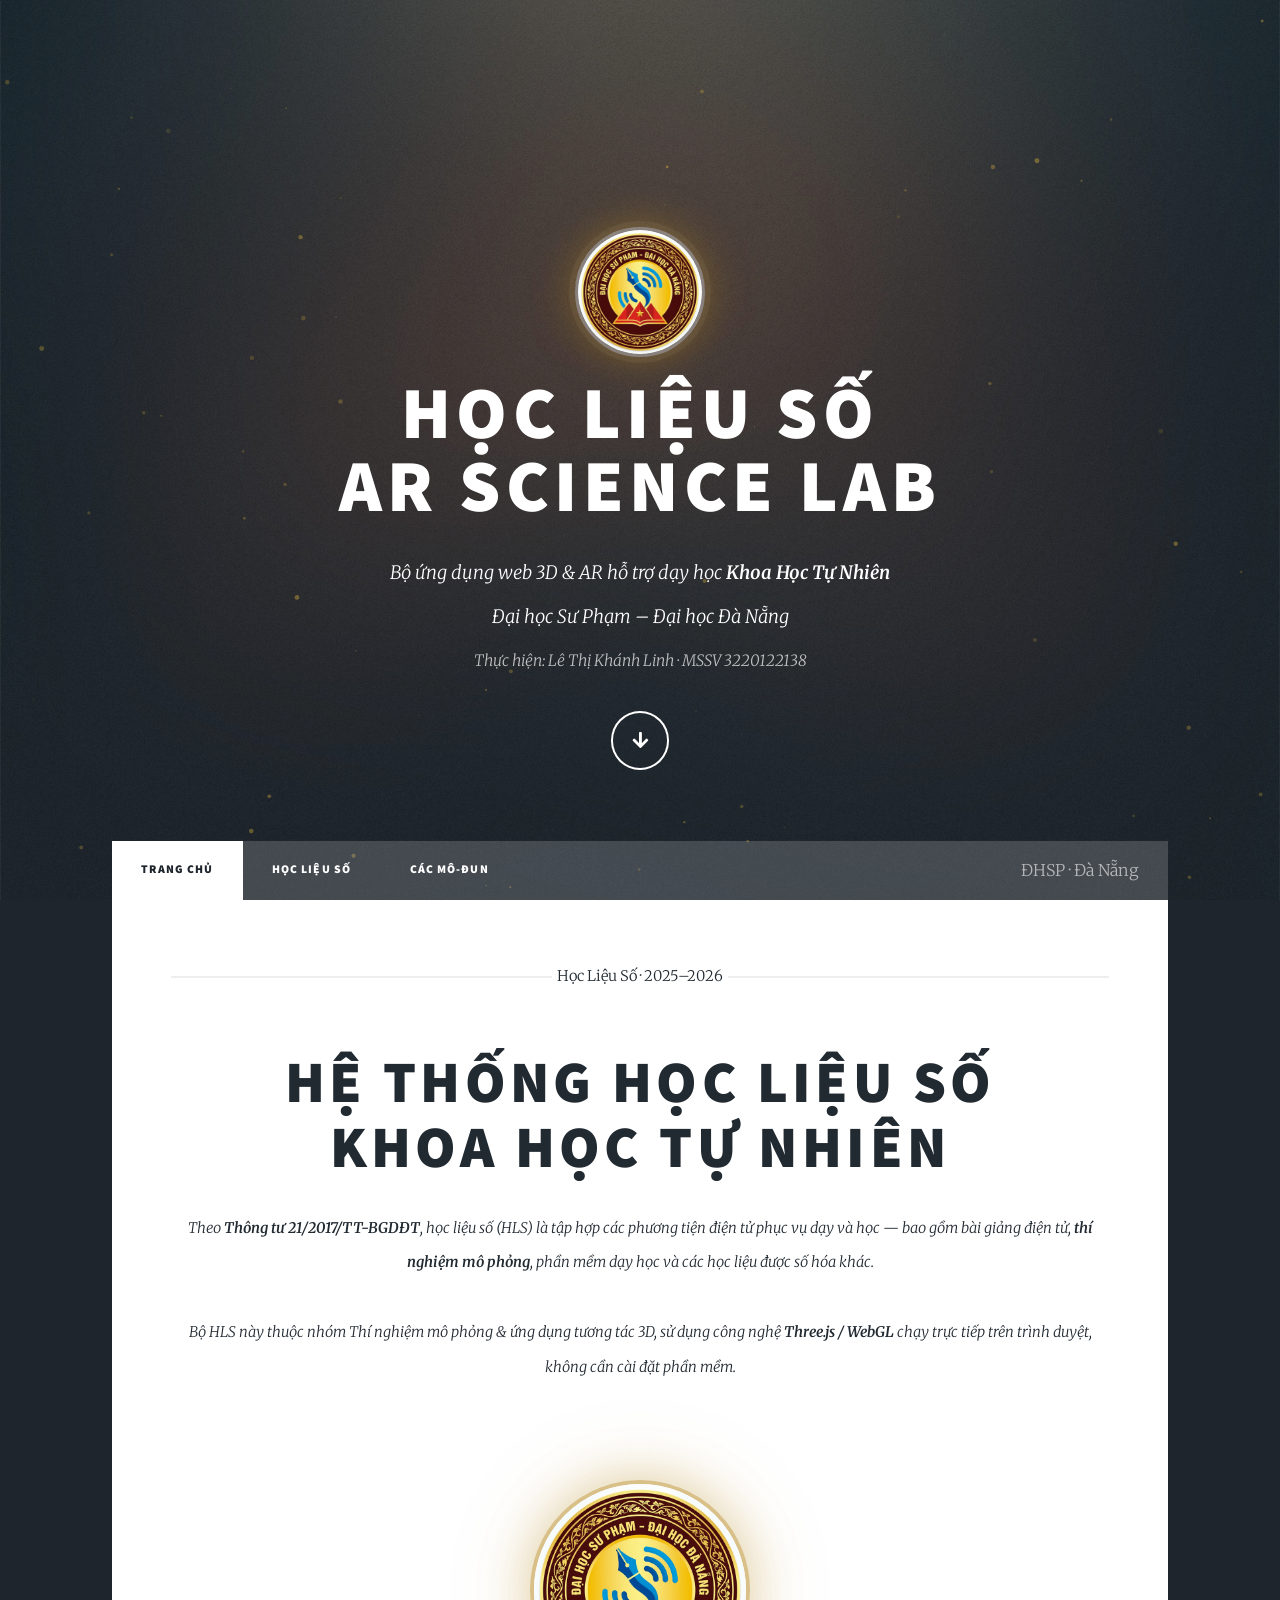
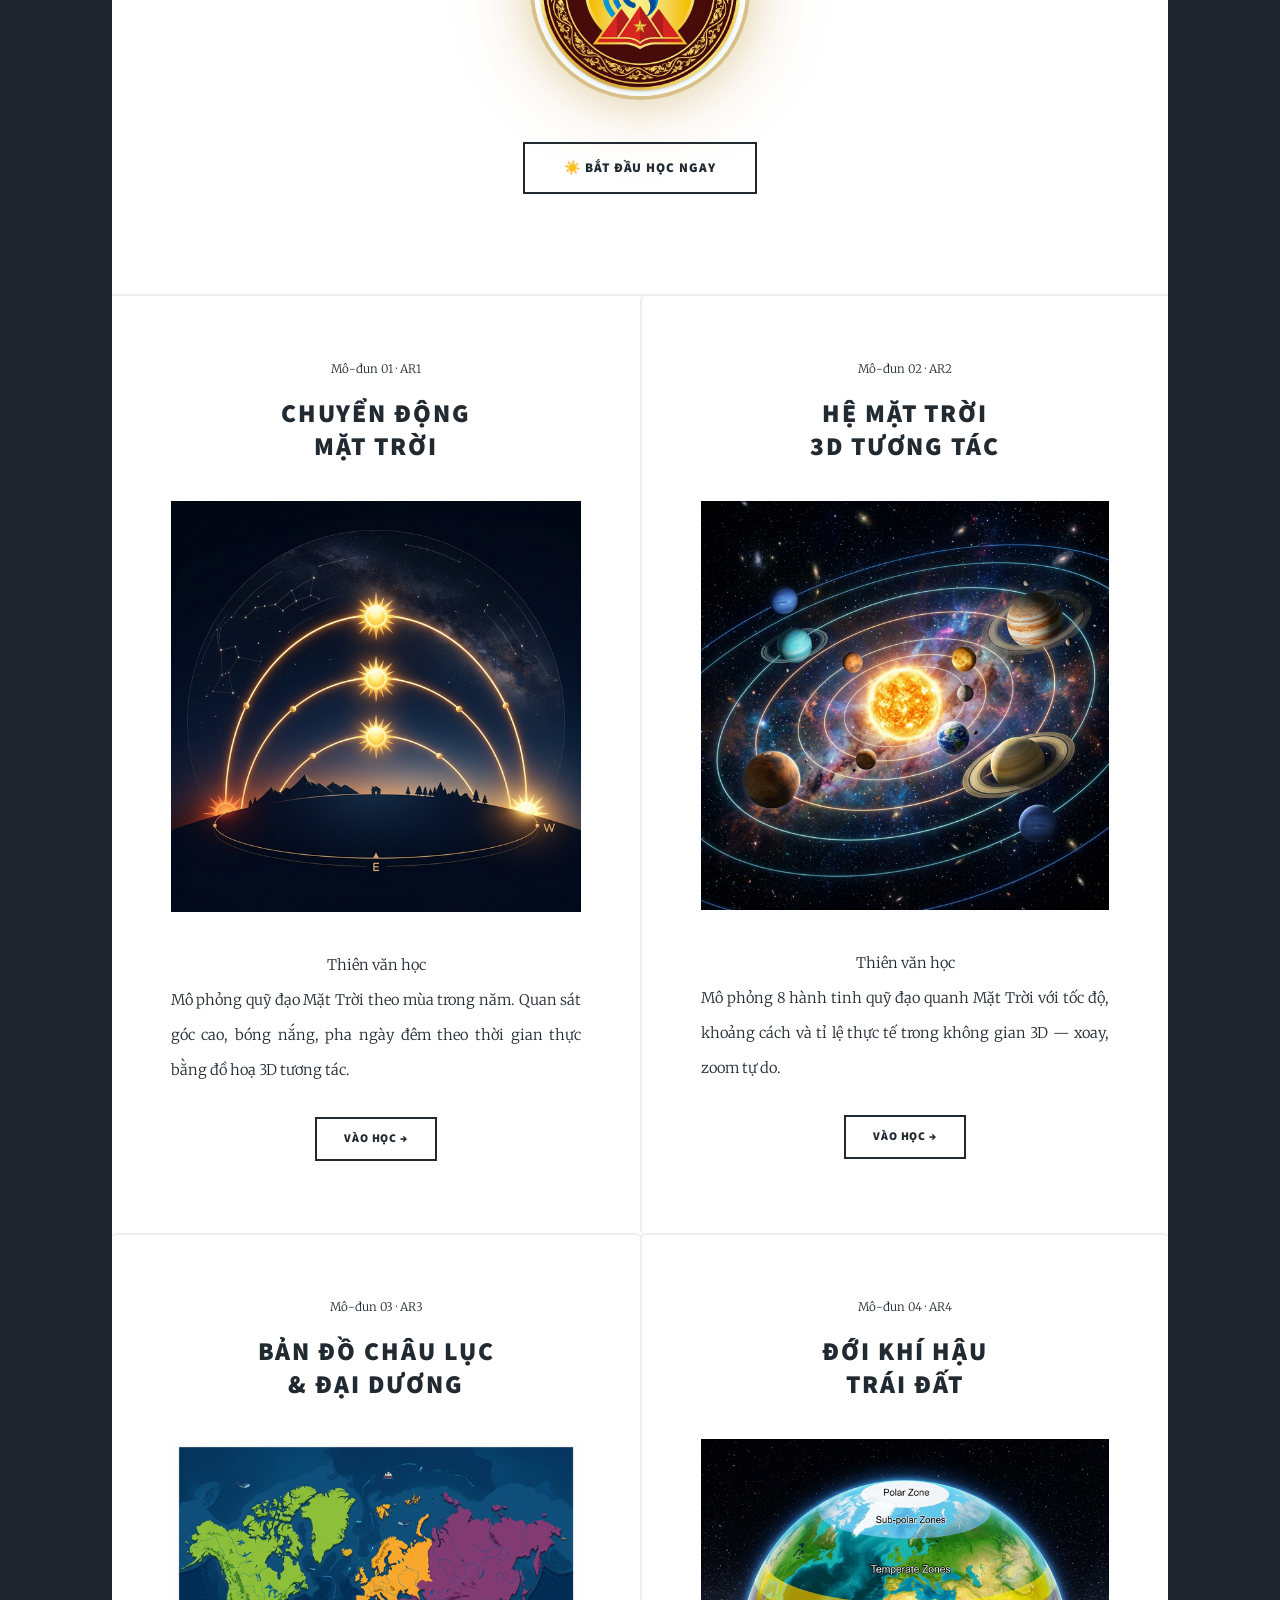
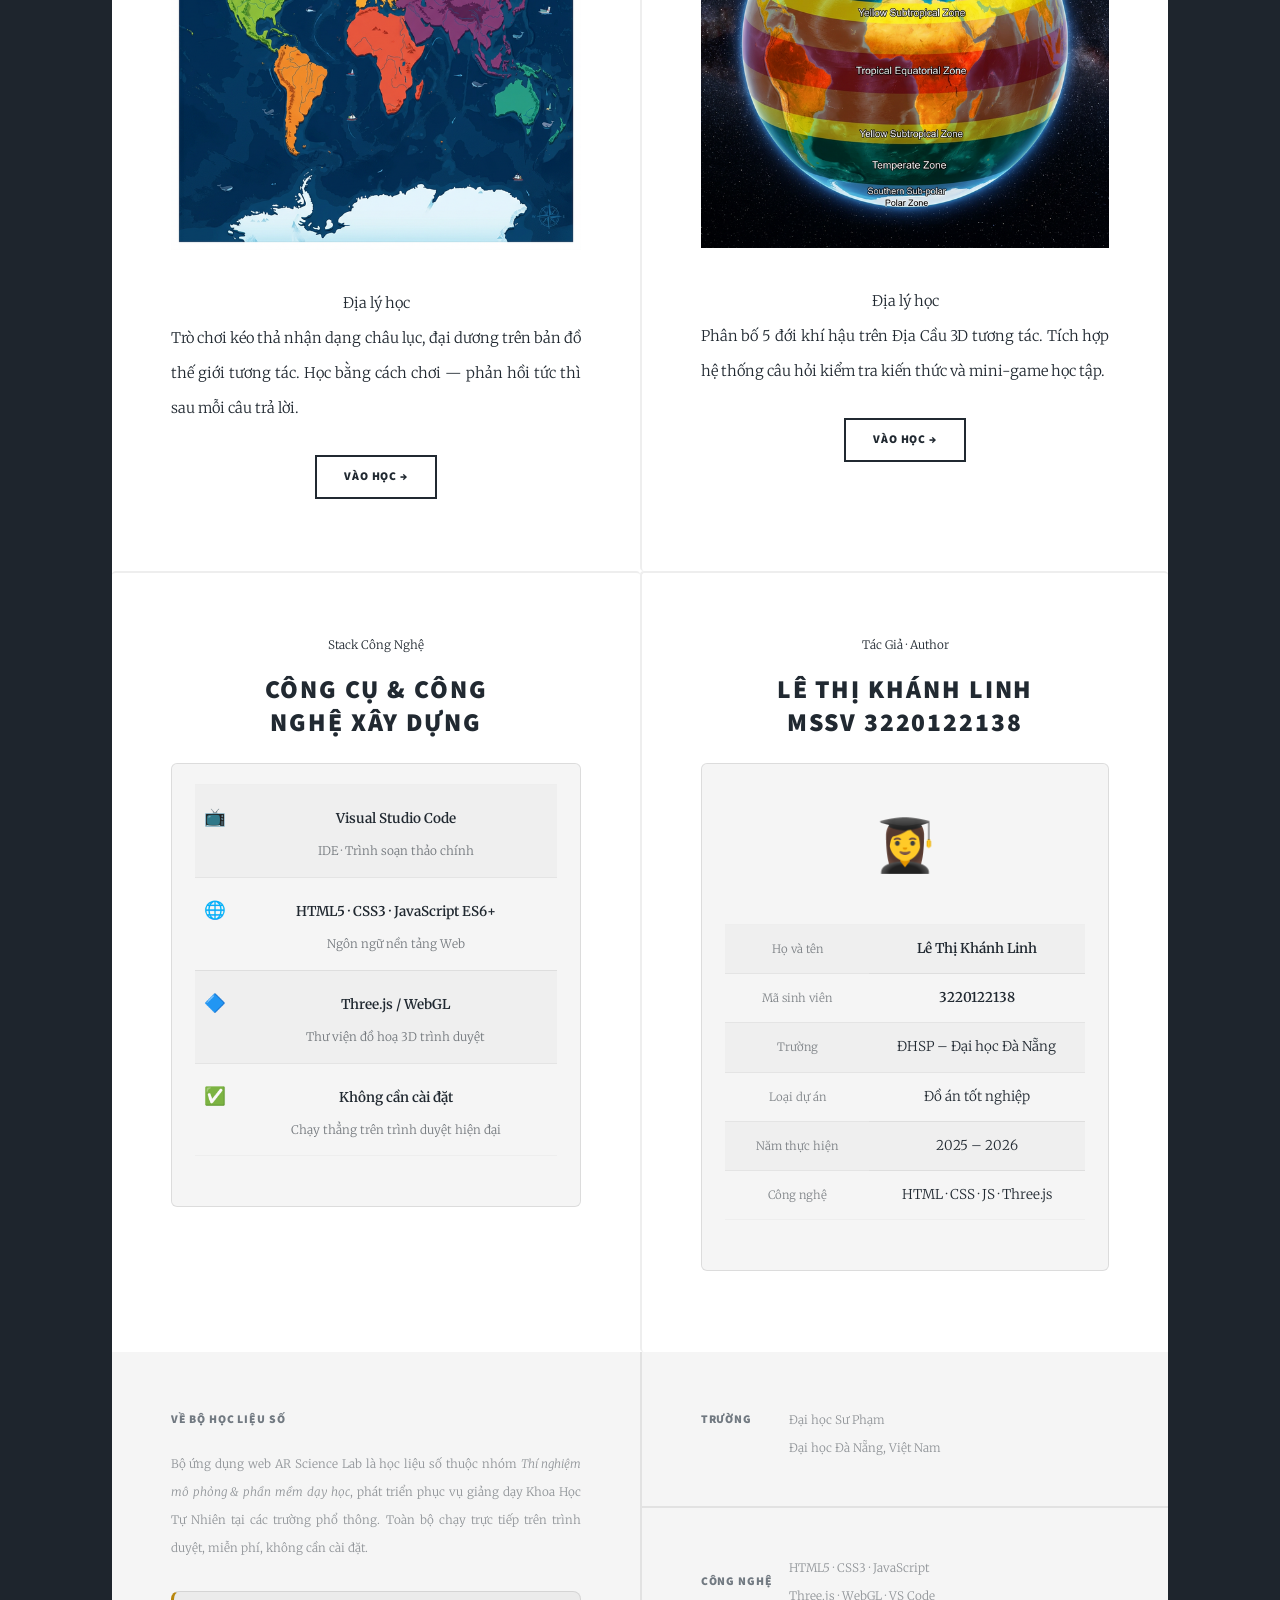
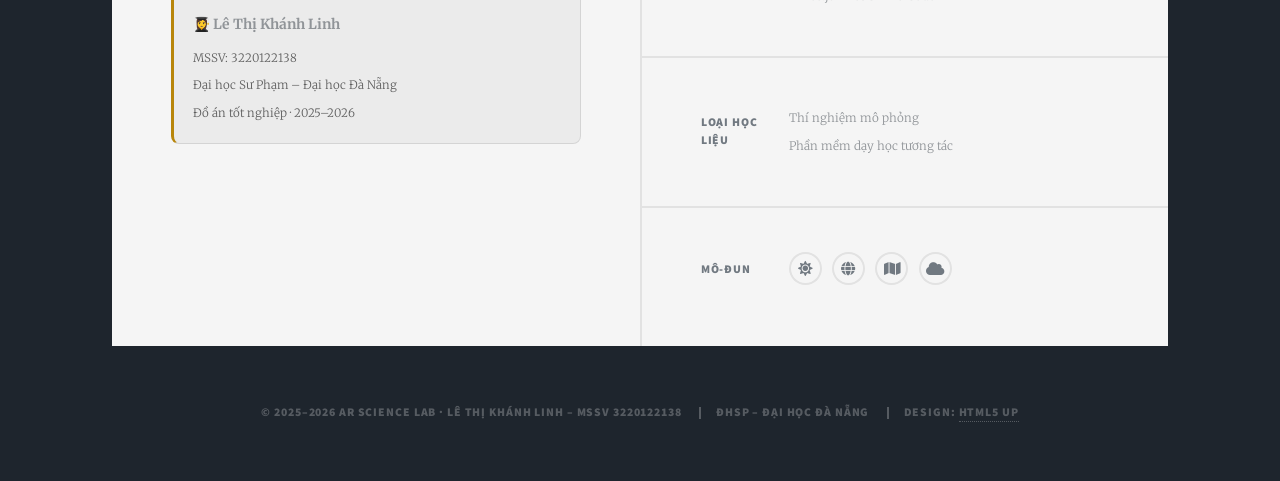
==== index.html @ 32925908 "Initial commit: AR Science Lab HLS website (AR1-AR4 + landing page)" ====
<!DOCTYPE HTML>
<!--
	Massively by HTML5 UP
	html5up.net | @ajlkn
	Free for personal and commercial use under the CCA 3.0 license (html5up.net/license)
	Content adapted for: AR Science Lab – ĐHSP Đà Nẵng
-->
<html>

<head>
	<title>Học Liệu Số – AR Science Lab · ĐHSP Đà Nẵng</title>
	<meta charset="utf-8" />
	<meta name="viewport" content="width=device-width, initial-scale=1, user-scalable=no" />
	<meta name="description"
		content="Bộ học liệu số tương tác 3D & AR hỗ trợ dạy học Khoa Học Tự Nhiên – Đại học Sư Phạm, Đại học Đà Nẵng.">
	<link rel="stylesheet" href="assets/css/main.css" />
	<noscript>
		<link rel="stylesheet" href="assets/css/noscript.css" />
	</noscript>
	<style>
		/* ── Logo trong Intro ── */
		#intro .logo-wrap {
			margin: 0 auto 1.5rem;
			width: 130px;
			height: 130px;
			border-radius: 50%;
			overflow: hidden;
			border: 3px solid rgba(255, 255, 255, 0.35);
			box-shadow: 0 0 40px rgba(180, 130, 20, 0.5), 0 0 0 6px rgba(255, 255, 255, 0.06);
			animation: pulse-logo 3s ease-in-out infinite alternate;
		}

		#intro .logo-wrap img {
			width: 100%;
			height: 100%;
			object-fit: cover;
			display: block;
		}

		@keyframes pulse-logo {
			from {
				box-shadow: 0 0 30px rgba(180, 130, 20, 0.4), 0 0 0 6px rgba(255, 255, 255, 0.05);
			}

			to {
				box-shadow: 0 0 60px rgba(180, 130, 20, 0.7), 0 0 0 6px rgba(255, 255, 255, 0.10);
			}
		}

		/* ── Logo nhỏ trong header/nav ── */
		#header .logo {
			display: flex;
			align-items: center;
			gap: 10px;
			text-decoration: none;
		}

		#header .logo img {
			width: 38px;
			height: 38px;
			border-radius: 50%;
			object-fit: cover;
			border: 1.5px solid rgba(255, 255, 255, 0.4);
		}

		/* ── Badge nhỏ trên bài đăng ── */
		.post .badge {
			display: inline-block;
			background: rgba(255, 255, 255, 0.12);
			border: 1px solid rgba(255, 255, 255, 0.2);
			border-radius: 4px;
			font-size: 0.65em;
			padding: 2px 10px;
			letter-spacing: 1.5px;
			text-transform: uppercase;
			margin-bottom: 0.6em;
			color: rgba(255, 255, 255, 0.7);
		}

		/* ── Student info box ── */
		.student-box {
			background: rgba(0, 0, 0, 0.04);
			border: 1px solid rgba(0, 0, 0, 0.1);
			border-left: 3px solid #b8860b;
			border-radius: 8px;
			padding: 1.2em 1.5em;
			margin: 1.5em 0 0;
			font-size: 0.9em;
			color: inherit;
		}

		.student-box .sv-name {
			font-weight: 700;
			font-size: 1.05em;
			margin-bottom: 0.3em;
			color: inherit;
		}

		.student-box .sv-meta {
			color: rgba(0, 0, 0, 0.6);
			font-size: 0.88em;
		}

		/* ══ EXTRA EFFECTS ══ */

		/* 1. Scroll progress bar */
		#scroll-bar {
			position: fixed;
			top: 0;
			left: 0;
			height: 3px;
			z-index: 9999;
			background: linear-gradient(90deg, #f5c842, #ff8c00, #f5c842);
			background-size: 200%;
			width: 0%;
			transition: width .1s linear;
			animation: shimmer-bar 2s linear infinite;
		}

		@keyframes shimmer-bar {
			0% {
				background-position: 0%
			}

			100% {
				background-position: 200%
			}
		}

		/* 2. Particles canvas */
		#intro-canvas {
			position: absolute;
			inset: 0;
			pointer-events: none;
			z-index: 0;
			opacity: .55;
		}

		#intro {
			position: relative;
			overflow: hidden;
		}

		#intro>*:not(#intro-canvas) {
			position: relative;
			z-index: 1;
		}

		/* 3. Orbit ring around logo */
		.logo-wrap {
			position: relative !important;
		}

		.logo-wrap::after {
			content: '';
			position: absolute;
			inset: -12px;
			border-radius: 50%;
			border: 1.5px dashed rgba(245, 200, 66, .6);
			animation: spin-ring 8s linear infinite;
		}

		@keyframes spin-ring {
			from {
				transform: rotate(0deg);
			}

			to {
				transform: rotate(360deg);
			}
		}

		/* 4. Scroll reveal for articles */
		article.reveal {
			opacity: 0;
			transform: translateY(28px);
			transition: opacity .6s ease, transform .6s ease;
		}

		article.reveal.visible {
			opacity: 1;
			transform: none;
		}

		/* 5. Card hover glow */
		#main .posts article {
			transition: transform .35s cubic-bezier(.25, .8, .25, 1),
				box-shadow .35s ease;
			border-radius: 4px;
		}

		#main .posts article:hover {
			transform: translateY(-6px);
			box-shadow: 0 18px 48px rgba(0, 0, 0, .18);
		}

		/* 6. Button hover shimmer */
		.button {
			position: relative;
			overflow: hidden;
		}

		.button::after {
			content: '';
			position: absolute;
			top: 0;
			left: -100%;
			width: 60%;
			height: 100%;
			background: linear-gradient(120deg, transparent 30%, rgba(255, 255, 255, .25) 50%, transparent 70%);
			transform: skewX(-20deg);
			transition: left .5s ease;
		}

		.button:hover::after {
			left: 150%;
		}

		/* 7. Typewriter cursor */
		.tw-cursor::after {
			content: '|';
			animation: blink-cursor .75s step-end infinite;
			opacity: .8;
		}

		@keyframes blink-cursor {

			0%,
			100% {
				opacity: .8
			}

			50% {
				opacity: 0
			}
		}

		/* 8. Floating animation cho logo-wrap */
		.logo-wrap {
			animation: pulse-logo 3s ease-in-out infinite alternate,
				float-up 4s ease-in-out infinite;
		}

		@keyframes float-up {

			0%,
			100% {
				transform: translateY(0);
			}

			50% {
				transform: translateY(-8px);
			}
		}
	</style>
</head>

<body class="is-preload">

	<!-- Wrapper -->
	<div id="wrapper" class="fade-in">

		<!-- Intro -->
		<div id="intro">
			<div class="logo-wrap">
				<img src="images/logo.png" alt="Logo ĐHSP Đà Nẵng"
					onerror="this.parentElement.innerHTML='<span style=font-size:4rem>🎓</span>'">
			</div>
			<h1>Học Liệu Số<br />
				AR Science Lab</h1>
			<p>Bộ ứng dụng web 3D &amp; AR hỗ trợ dạy học <strong>Khoa Học Tự Nhiên</strong><br />
				Đại học Sư Phạm – Đại học Đà Nẵng<br />
				<em style="font-size:0.85em;opacity:0.7;">Thực hiện: Lê Thị Khánh Linh · MSSV 3220122138</em>
			</p>
			<ul class="actions">
				<li><a href="#header" class="button icon solid solo fa-arrow-down scrolly">Xem nội dung</a></li>
			</ul>
		</div>

		<!-- Header -->
		<header id="header">
			<a href="index.html" class="logo">
				<img src="images/logo.png" alt="Logo" onerror="this.style.display='none'">
				AR Science Lab
			</a>
		</header>

		<!-- Nav -->
		<nav id="nav">
			<ul class="links">
				<li class="active"><a href="index.html">Trang chủ</a></li>
				<li><a href="#hls">Học Liệu Số</a></li>
				<li><a href="#modules">Các Mô-đun</a></li>
			</ul>
			<ul class="icons">
				<li><span style="font-size:1.1em;opacity:0.6;">ĐHSP · Đà Nẵng</span></li>
			</ul>
		</nav>

		<!-- Main -->
		<div id="main">

			<!-- Featured Post: Giới thiệu HLS -->
			<article class="post featured" id="hls">
				<header class="major">
					<span class="date">Học Liệu Số · 2025–2026</span>
					<h2><a href="#">Hệ Thống Học Liệu Số<br />
							Khoa Học Tự Nhiên</a></h2>
					<p>Theo <strong>Thông tư 21/2017/TT-BGDĐT</strong>, học liệu số (HLS) là tập hợp các
						phương tiện điện tử phục vụ dạy và học — bao gồm bài giảng điện tử,
						<strong>thí nghiệm mô phỏng</strong>, phần mềm dạy học và các học liệu được số hóa
						khác.<br /><br />
						Bộ HLS này thuộc nhóm <em>Thí nghiệm mô phỏng &amp; ứng dụng tương tác 3D</em>,
						sử dụng công nghệ <strong>Three.js / WebGL</strong> chạy trực tiếp trên trình duyệt,
						không cần cài đặt phần mềm.
					</p>
				</header>
				<div style="text-align:center;padding:2.5em 0 2em;">
					<img src="images/logo.png" alt="Logo ĐHSP Đà Nẵng" style="width:220px;height:220px;border-radius:50%;object-fit:cover;
						        border:4px solid rgba(180,130,20,0.5);
						        box-shadow:0 0 50px rgba(180,130,20,0.35),0 0 100px rgba(180,130,20,0.12);
						        display:inline-block;" onerror="this.outerHTML='<div style=font-size:8em>🎓</div>'">
				</div>
				<ul class="actions special">
					<li><a href="AR1/index.html" class="button large">☀️ Bắt đầu học ngay</a></li>
				</ul>
			</article>

			<!-- Posts: 4 module + info -->
			<section class="posts" id="modules">

				<!-- AR1 -->
				<article>
					<header>
						<span class="date">Mô-đun 01 · AR1</span>
						<h2><a href="AR1/index.html">Chuyển Động<br />Mặt Trời</a></h2>
					</header>
					<a href="AR1/index.html" class="image fit">
						<img src="images/ar1.jpg" alt="AR1 – Chuyển Động Mặt Trời" />
					</a>
					<div class="badge">Thiên văn học</div>
					<p>Mô phỏng quỹ đạo Mặt Trời theo mùa trong năm. Quan sát góc cao, bóng nắng,
						pha ngày đêm theo thời gian thực bằng đồ hoạ 3D tương tác.</p>
					<ul class="actions special">
						<li><a href="AR1/index.html" class="button">Vào học →</a></li>
					</ul>
				</article>

				<!-- AR2 -->
				<article>
					<header>
						<span class="date">Mô-đun 02 · AR2</span>
						<h2><a href="AR2/index.html">Hệ Mặt Trời<br />3D Tương Tác</a></h2>
					</header>
					<a href="AR2/index.html" class="image fit">
						<img src="images/ar2.jpg" alt="AR2 – Hệ Mặt Trời 3D" />
					</a>
					<div class="badge">Thiên văn học</div>
					<p>Mô phỏng 8 hành tinh quỹ đạo quanh Mặt Trời với tốc độ, khoảng cách và tỉ lệ
						thực tế trong không gian 3D — xoay, zoom tự do.</p>
					<ul class="actions special">
						<li><a href="AR2/index.html" class="button">Vào học →</a></li>
					</ul>
				</article>

				<!-- AR3 -->
				<article>
					<header>
						<span class="date">Mô-đun 03 · AR3</span>
						<h2><a href="AR3/index.html">Bản Đồ Châu Lục<br />&amp; Đại Dương</a></h2>
					</header>
					<a href="AR3/index.html" class="image fit">
						<img src="images/ar3.jpg" alt="AR3 – Bản Đồ Châu Lục" />
					</a>
					<div class="badge">Địa lý học</div>
					<p>Trò chơi kéo thả nhận dạng châu lục, đại dương trên bản đồ thế giới tương tác.
						Học bằng cách chơi — phản hồi tức thì sau mỗi câu trả lời.</p>
					<ul class="actions special">
						<li><a href="AR3/index.html" class="button">Vào học →</a></li>
					</ul>
				</article>

				<!-- AR4 -->
				<article>
					<header>
						<span class="date">Mô-đun 04 · AR4</span>
						<h2><a href="AR4/index.html">Đới Khí Hậu<br />Trái Đất</a></h2>
					</header>
					<a href="AR4/index.html" class="image fit">
						<img src="images/ar4.jpg" alt="AR4 – Đới Khí Hậu Trái Đất" />
					</a>
					<div class="badge">Địa lý học</div>
					<p>Phân bố 5 đới khí hậu trên Địa Cầu 3D tương tác. Tích hợp hệ thống câu hỏi
						kiểm tra kiến thức và mini-game học tập.</p>
					<ul class="actions special">
						<li><a href="AR4/index.html" class="button">Vào học →</a></li>
					</ul>
				</article>

				<!-- Công nghệ -->
				<article>
					<header>
						<span class="date">Stack Công Nghệ</span>
						<h2><a href="#">Công Cụ &amp; Công<br />Nghệ Xây Dựng</a></h2>
					</header>

					<!-- Info panel thay ảnh -->
					<div
						style="background:rgba(0,0,0,0.04);border:1px solid rgba(0,0,0,0.1);border-radius:6px;padding:1.4em 1.6em;margin:0 0 1.5em;">
						<table style="width:100%;border-collapse:collapse;font-size:0.92em;">
							<tbody>
								<tr style="border-bottom:1px solid rgba(0,0,0,0.07);">
									<td style="padding:0.7em 0.5em;width:36px;font-size:1.3em;">&#128250;</td>
									<td style="padding:0.7em 0.5em;"><strong>Visual Studio Code</strong><br /><span
											style="opacity:0.6;font-size:0.88em;">IDE &middot; Trình soạn thảo
											chính</span></td>
								</tr>
								<tr style="border-bottom:1px solid rgba(0,0,0,0.07);">
									<td style="padding:0.7em 0.5em;font-size:1.3em;">&#127760;</td>
									<td style="padding:0.7em 0.5em;"><strong>HTML5 &middot; CSS3 &middot; JavaScript
											ES6+</strong><br /><span style="opacity:0.6;font-size:0.88em;">Ngôn ngữ nền
											tảng Web</span></td>
								</tr>
								<tr style="border-bottom:1px solid rgba(0,0,0,0.07);">
									<td style="padding:0.7em 0.5em;font-size:1.3em;">&#128311;</td>
									<td style="padding:0.7em 0.5em;"><strong>Three.js / WebGL</strong><br /><span
											style="opacity:0.6;font-size:0.88em;">Thư viện đồ hoạ 3D trình duyệt</span>
									</td>
								</tr>
								<tr>
									<td style="padding:0.7em 0.5em;font-size:1.3em;">&#9989;</td>
									<td style="padding:0.7em 0.5em;"><strong>Không cần cài đặt</strong><br /><span
											style="opacity:0.6;font-size:0.88em;">Chạy thẳng trên trình duyệt hiện
											đại</span></td>
								</tr>
							</tbody>
						</table>
					</div>
				</article>

				<!-- Tác giả -->
				<article>
					<header>
						<span class="date">Tác Giả · Author</span>
						<h2><a href="#">Lê Thị Khánh Linh<br />MSSV 3220122138</a></h2>
					</header>

					<!-- Info card thay ảnh -->
					<div
						style="background:rgba(0,0,0,0.04);border:1px solid rgba(0,0,0,0.1);border-radius:6px;padding:1.4em 1.6em;margin:0 0 1.5em;">
						<div style="text-align:center;font-size:3.5em;margin-bottom:0.35em;">&#128105;&#8205;&#127891;
						</div>
						<table style="width:100%;border-collapse:collapse;font-size:0.92em;">
							<tbody>
								<tr style="border-bottom:1px solid rgba(0,0,0,0.07);">
									<td style="padding:0.6em 0.5em;opacity:0.55;width:40%;font-size:0.85em;">Họ và tên
									</td>
									<td style="padding:0.6em 0.5em;"><strong>Lê Thị Khánh Linh</strong></td>
								</tr>
								<tr style="border-bottom:1px solid rgba(0,0,0,0.07);">
									<td style="padding:0.6em 0.5em;opacity:0.55;font-size:0.85em;">Mã sinh viên</td>
									<td style="padding:0.6em 0.5em;"><strong>3220122138</strong></td>
								</tr>
								<tr style="border-bottom:1px solid rgba(0,0,0,0.07);">
									<td style="padding:0.6em 0.5em;opacity:0.55;font-size:0.85em;">Trường</td>
									<td style="padding:0.6em 0.5em;">ĐHSP &ndash; Đại học Đà Nẵng</td>
								</tr>
								<tr style="border-bottom:1px solid rgba(0,0,0,0.07);">
									<td style="padding:0.6em 0.5em;opacity:0.55;font-size:0.85em;">Loại dự án</td>
									<td style="padding:0.6em 0.5em;">Đồ án tốt nghiệp</td>
								</tr>
								<tr style="border-bottom:1px solid rgba(0,0,0,0.07);">
									<td style="padding:0.6em 0.5em;opacity:0.55;font-size:0.85em;">Năm thực hiện</td>
									<td style="padding:0.6em 0.5em;">2025 &ndash; 2026</td>
								</tr>
								<tr>
									<td style="padding:0.6em 0.5em;opacity:0.55;font-size:0.85em;">Công nghệ</td>
									<td style="padding:0.6em 0.5em;">HTML &middot; CSS &middot; JS &middot; Three.js
									</td>
								</tr>
							</tbody>
						</table>
					</div>
				</article>

			</section>

		</div>

		<!-- Footer -->
		<footer id="footer">
			<section>
				<h3>Về Bộ Học Liệu Số</h3>
				<p>Bộ ứng dụng web AR Science Lab là học liệu số thuộc nhóm
					<em>Thí nghiệm mô phỏng &amp; phần mềm dạy học</em>, phát triển
					phục vụ giảng dạy Khoa Học Tự Nhiên tại các trường phổ thông.
					Toàn bộ chạy trực tiếp trên trình duyệt, miễn phí, không cần cài đặt.
				</p>
				<div class="student-box">
					<div class="sv-name">👩‍🎓 Lê Thị Khánh Linh</div>
					<div class="sv-meta">
						MSSV: 3220122138<br>
						Đại học Sư Phạm – Đại học Đà Nẵng<br>
						Đồ án tốt nghiệp · 2025–2026
					</div>
				</div>
			</section>
			<section class="split contact">
				<section class="alt">
					<h3>Trường</h3>
					<p>Đại học Sư Phạm<br />
						Đại học Đà Nẵng, Việt Nam</p>
				</section>
				<section>
					<h3>Công nghệ</h3>
					<p>HTML5 · CSS3 · JavaScript<br />Three.js · WebGL · VS Code</p>
				</section>
				<section>
					<h3>Loại học liệu</h3>
					<p>Thí nghiệm mô phỏng<br />Phần mềm dạy học tương tác</p>
				</section>
				<section>
					<h3>Mô-đun</h3>
					<ul class="icons alt">
						<li><a href="AR1/index.html" class="icon solid alt fa-sun"><span class="label">AR1</span></a>
						</li>
						<li><a href="AR2/index.html" class="icon solid alt fa-globe"><span
									class="label">AR2</span></a></li>
						<li><a href="AR3/index.html" class="icon solid alt fa-map"><span class="label">AR3</span></a>
						</li>
						<li><a href="AR4/index.html" class="icon solid alt fa-cloud"><span
									class="label">AR4</span></a></li>
					</ul>
				</section>
			</section>
		</footer>

		<!-- Copyright -->
		<div id="copyright">
			<ul>
				<li>&copy; 2025–2026 AR Science Lab · Lê Thị Khánh Linh – MSSV 3220122138</li>
				<li>ĐHSP – Đại học Đà Nẵng</li>
				<li>Design: <a href="https://html5up.net">HTML5 UP</a></li>
			</ul>
		</div>

	</div>

	<!-- Scripts -->
	<script src="assets/js/jquery.min.js"></script>
	<script src="assets/js/jquery.scrollex.min.js"></script>
	<script src="assets/js/jquery.scrolly.min.js"></script>
	<script src="assets/js/browser.min.js"></script>
	<script src="assets/js/breakpoints.min.js"></script>
	<script src="assets/js/util.js"></script>
	<script src="assets/js/main.js"></script>

	<!-- ══ CUSTOM EFFECTS JS ══ -->
	<script>
		(function () {

			/* ── 1. Scroll Progress Bar ── */
			var bar = document.createElement('div');
			bar.id = 'scroll-bar';
			document.body.prepend(bar);
			window.addEventListener('scroll', function () {
				var pct = window.scrollY / (document.body.scrollHeight - window.innerHeight) * 100;
				bar.style.width = pct + '%';
			});

			/* ── 2. Particle Canvas in Intro ── */
			var intro = document.getElementById('intro');
			if (intro) {
				var canvas = document.createElement('canvas');
				canvas.id = 'intro-canvas';
				intro.prepend(canvas);
				var ctx = canvas.getContext('2d');
				var particles = [];
				function resize() { canvas.width = intro.offsetWidth; canvas.height = intro.offsetHeight; }
				resize();
				window.addEventListener('resize', resize);
				for (var i = 0; i < 70; i++) {
					particles.push({
						x: Math.random() * canvas.width,
						y: Math.random() * canvas.height,
						r: Math.random() * 2 + .5,
						dx: (Math.random() - .5) * .5,
						dy: (Math.random() - .5) * .5,
						alpha: Math.random() * .5 + .2
					});
				}
				function draw() {
					ctx.clearRect(0, 0, canvas.width, canvas.height);
					particles.forEach(function (p) {
						ctx.beginPath();
						ctx.arc(p.x, p.y, p.r, 0, Math.PI * 2);
						ctx.fillStyle = 'rgba(245,200,66,' + p.alpha + ')';
						ctx.fill();
						p.x += p.dx; p.y += p.dy;
						if (p.x < 0 || p.x > canvas.width) p.dx *= -1;
						if (p.y < 0 || p.y > canvas.height) p.dy *= -1;
					});
					requestAnimationFrame(draw);
				}
				draw();
			}

			/* ── 3. Scroll Reveal for articles ── */
			var articles = document.querySelectorAll('#main article');
			articles.forEach(function (el, i) {
				el.classList.add('reveal');
				el.style.transitionDelay = (i % 2 * 0.12) + 's';
			});
			var observer = new IntersectionObserver(function (entries) {
				entries.forEach(function (e) {
					if (e.isIntersecting) {
						e.target.classList.add('visible');
						observer.unobserve(e.target);
					}
				});
			}, { threshold: 0.12 });
			articles.forEach(function (el) { observer.observe(el); });

			/* ── 4. Typewriter on h1 (DOM-safe version) ── */
			var h1 = document.querySelector('#intro h1');
			if (h1) {
				/* Build token list: chars + br markers */
				var parts = h1.innerHTML.split(/<br\s*\/?>/i);
				var tokens = [];
				parts.forEach(function (part, pi) {
					/* decode HTML entities: &amp; → & etc. */
					var tmp = document.createElement('span');
					tmp.innerHTML = part;
					var text = tmp.textContent;
					/* spread to handle multi-byte Vietnamese chars correctly */
					Array.from(text).forEach(function (ch) {
						tokens.push({ type: 'char', ch: ch });
					});
					if (pi < parts.length - 1) tokens.push({ type: 'br' });
				});

				h1.innerHTML = '';
				h1.classList.add('tw-cursor');
				var idx = 0;
				function type() {
					if (idx >= tokens.length) { h1.classList.remove('tw-cursor'); return; }
					var tok = tokens[idx++];
					if (tok.type === 'br') {
						h1.appendChild(document.createElement('br'));
					} else {
						h1.appendChild(document.createTextNode(tok.ch));
					}
					setTimeout(type, tok.type === 'br' ? 80 : tok.ch === ' ' ? 30 : 42);
				}
				setTimeout(type, 800);
			}

		})();
	</script>
</body>

</html>
---- assets/css/main.css ----
@import url(fontawesome-all.min.css);
@import url("https://fonts.googleapis.com/css?family=Merriweather:300,700,300italic,700italic|Source+Sans+Pro:900");

/*
	Massively by HTML5 UP
	html5up.net | @ajlkn
	Free for personal and commercial use under the CCA 3.0 license (html5up.net/license)
*/

html, body, div, span, applet, object,
iframe, h1, h2, h3, h4, h5, h6, p, blockquote,
pre, a, abbr, acronym, address, big, cite,
code, del, dfn, em, img, ins, kbd, q, s, samp,
small, strike, strong, sub, sup, tt, var, b,
u, i, center, dl, dt, dd, ol, ul, li, fieldset,
form, label, legend, table, caption, tbody,
tfoot, thead, tr, th, td, article, aside,
canvas, details, embed, figure, figcaption,
footer, header, hgroup, menu, nav, output, ruby,
section, summary, time, mark, audio, video {
	margin: 0;
	padding: 0;
	border: 0;
	font-size: 100%;
	font: inherit;
	vertical-align: baseline;}

article, aside, details, figcaption, figure,
footer, header, hgroup, menu, nav, section {
	display: block;}

body {
	line-height: 1;
}

ol, ul {
	list-style: none;
}

blockquote, q {
	quotes: none;
}

	blockquote:before, blockquote:after, q:before, q:after {
		content: '';
		content: none;
	}

table {
	border-collapse: collapse;
	border-spacing: 0;
}

body {
	-webkit-text-size-adjust: none;
}

mark {
	background-color: transparent;
	color: inherit;
}

input::-moz-focus-inner {
	border: 0;
	padding: 0;
}

input, select, textarea {
	-moz-appearance: none;
	-webkit-appearance: none;
	-ms-appearance: none;
	appearance: none;
}

/* Basic */

	@-ms-viewport {
		width: device-width;
	}

	body {
		-ms-overflow-style: scrollbar;
	}

	@media screen and (max-width: 480px) {

		html, body {
			min-width: 320px;
		}

	}

	html {
		box-sizing: border-box;
	}

	*, *:before, *:after {
		box-sizing: inherit;
	}

	body {
		background-color: #1e252d;
	}

		body.is-preload *, body.is-preload *:before, body.is-preload *:after {
			-moz-animation: none !important;
			-webkit-animation: none !important;
			-ms-animation: none !important;
			animation: none !important;
			-moz-transition: none !important;
			-webkit-transition: none !important;
			-ms-transition: none !important;
			transition: none !important;
		}

/* Type */

	html {
		font-size: 16pt;
	}

		@media screen and (max-width: 1680px) {

			html {
				font-size: 12pt;
			}

		}

		@media screen and (max-width: 1280px) {

			html {
				font-size: 11pt;
			}

		}

		@media screen and (max-width: 360px) {

			html {
				font-size: 10pt;
			}

		}

	body {
		color: #212931;
	}

	body, input, select, textarea {
		font-family: "Merriweather", Georgia, serif;
		font-weight: 300;
		font-size: 1rem;
		line-height: 2.375;
	}

	a {
		-moz-transition: color 0.2s ease-in-out, background-color 0.2s ease-in-out, border-color 0.2s ease-in-out, box-shadow 0.2s ease-in-out;
		-webkit-transition: color 0.2s ease-in-out, background-color 0.2s ease-in-out, border-color 0.2s ease-in-out, box-shadow 0.2s ease-in-out;
		-ms-transition: color 0.2s ease-in-out, background-color 0.2s ease-in-out, border-color 0.2s ease-in-out, box-shadow 0.2s ease-in-out;
		transition: color 0.2s ease-in-out, background-color 0.2s ease-in-out, border-color 0.2s ease-in-out, box-shadow 0.2s ease-in-out;
		border-bottom: dotted 1px;
		text-decoration: none;
	}

		a:hover {
			border-bottom-color: transparent;
		}

	strong, b {
		font-weight: 600;
	}

	em, i {
		font-style: italic;
	}

	p {
		text-align: justify;
		margin: 0 0 2rem 0;
	}

	h1, h2, h3, h4, h5, h6 {
		font-family: "Source Sans Pro", Helvetica, sans-serif;
		font-weight: 900;
		line-height: 1.5;
		letter-spacing: 0.075em;
		text-transform: uppercase;
		margin: 0 0 1rem 0;
	}

		h1 a, h2 a, h3 a, h4 a, h5 a, h6 a {
			border-bottom: 0;
			color: inherit;
			text-decoration: none;
		}

	h1 {
		font-size: 4rem;
		line-height: 1.1;
		margin: 0 0 2rem 0;
	}

	h2 {
		font-size: 1.75rem;
		line-height: 1.3;
		margin: 0 0 1.5rem 0;
	}

	h3 {
		font-size: 1.25rem;
		margin: 0 0 1.5rem 0;
	}

	h4 {
		font-size: 1rem;
	}

	h5 {
		font-size: 0.9rem;
	}

	h6 {
		font-size: 0.8rem;
	}

	sub {
		font-size: 0.8rem;
		position: relative;
		top: 0.5rem;
	}

	sup {
		font-size: 0.8rem;
		position: relative;
		top: -0.5rem;
	}

	blockquote {
		border-left: solid 4px;
		font-style: italic;
		margin: 0 0 2rem 0;
		padding: 0.5rem 0 0.5rem 2rem;
	}

	code {
		border: solid 2px;
		font-family: "Courier New", monospace;
		font-size: 0.9rem;
		margin: 0 0.25rem;
		padding: 0.25rem 0.65rem;
	}

	pre {
		-webkit-overflow-scrolling: touch;
		font-family: "Courier New", monospace;
		font-size: 0.9rem;
		margin: 0 0 2rem 0;
	}

		pre code {
			display: block;
			line-height: 1.75;
			padding: 1rem 1.5rem;
			overflow-x: auto;
		}

	hr {
		border: 0;
		border-bottom: solid 2px;
		margin: 3rem 0;
	}

		hr.major {
			margin: 5rem 0;
		}

	.align-left {
		text-align: left;
	}

	.align-center {
		text-align: center;
	}

	.align-right {
		text-align: right;
	}

	input, select, textarea {
		color: #212931;
	}

	a {
		color: #212931;
		border-bottom-color: rgba(33, 41, 49, 0.5);
	}

		a:hover {
			border-bottom-color: transparent;
			color: #18bfef !important;
		}

	strong, b {
		color: #212931;
	}

	h1, h2, h3, h4, h5, h6 {
		color: #212931;
	}

	blockquote {
		border-left-color: #eeeeee;
	}

	code {
		background: rgba(220, 220, 220, 0.25);
		border-color: #eeeeee;
	}

	hr {
		border-bottom-color: #eeeeee;
	}

/* Row */

	.row {
		display: flex;
		flex-wrap: wrap;
		box-sizing: border-box;
		align-items: stretch;
	}

		.row > * {
			box-sizing: border-box;
		}

		.row.gtr-uniform > * > :last-child {
			margin-bottom: 0;
		}

		.row.aln-left {
			justify-content: flex-start;
		}

		.row.aln-center {
			justify-content: center;
		}

		.row.aln-right {
			justify-content: flex-end;
		}

		.row.aln-top {
			align-items: flex-start;
		}

		.row.aln-middle {
			align-items: center;
		}

		.row.aln-bottom {
			align-items: flex-end;
		}

		.row > .imp {
			order: -1;
		}

		.row > .col-1 {
			width: 8.33333%;
		}

		.row > .off-1 {
			margin-left: 8.33333%;
		}

		.row > .col-2 {
			width: 16.66667%;
		}

		.row > .off-2 {
			margin-left: 16.66667%;
		}

		.row > .col-3 {
			width: 25%;
		}

		.row > .off-3 {
			margin-left: 25%;
		}

		.row > .col-4 {
			width: 33.33333%;
		}

		.row > .off-4 {
			margin-left: 33.33333%;
		}

		.row > .col-5 {
			width: 41.66667%;
		}

		.row > .off-5 {
			margin-left: 41.66667%;
		}

		.row > .col-6 {
			width: 50%;
		}

		.row > .off-6 {
			margin-left: 50%;
		}

		.row > .col-7 {
			width: 58.33333%;
		}

		.row > .off-7 {
			margin-left: 58.33333%;
		}

		.row > .col-8 {
			width: 66.66667%;
		}

		.row > .off-8 {
			margin-left: 66.66667%;
		}

		.row > .col-9 {
			width: 75%;
		}

		.row > .off-9 {
			margin-left: 75%;
		}

		.row > .col-10 {
			width: 83.33333%;
		}

		.row > .off-10 {
			margin-left: 83.33333%;
		}

		.row > .col-11 {
			width: 91.66667%;
		}

		.row > .off-11 {
			margin-left: 91.66667%;
		}

		.row > .col-12 {
			width: 100%;
		}

		.row > .off-12 {
			margin-left: 100%;
		}

		.row.gtr-0 {
			margin-top: 0;
			margin-left: 0rem;
		}

			.row.gtr-0 > * {
				padding: 0 0 0 0rem;
			}

			.row.gtr-0.gtr-uniform {
				margin-top: 0rem;
			}

				.row.gtr-0.gtr-uniform > * {
					padding-top: 0rem;
				}

		.row.gtr-25 {
			margin-top: 0;
			margin-left: -0.375rem;
		}

			.row.gtr-25 > * {
				padding: 0 0 0 0.375rem;
			}

			.row.gtr-25.gtr-uniform {
				margin-top: -0.375rem;
			}

				.row.gtr-25.gtr-uniform > * {
					padding-top: 0.375rem;
				}

		.row.gtr-50 {
			margin-top: 0;
			margin-left: -0.75rem;
		}

			.row.gtr-50 > * {
				padding: 0 0 0 0.75rem;
			}

			.row.gtr-50.gtr-uniform {
				margin-top: -0.75rem;
			}

				.row.gtr-50.gtr-uniform > * {
					padding-top: 0.75rem;
				}

		.row {
			margin-top: 0;
			margin-left: -1.5rem;
		}

			.row > * {
				padding: 0 0 0 1.5rem;
			}

			.row.gtr-uniform {
				margin-top: -1.5rem;
			}

				.row.gtr-uniform > * {
					padding-top: 1.5rem;
				}

		.row.gtr-150 {
			margin-top: 0;
			margin-left: -2.25rem;
		}

			.row.gtr-150 > * {
				padding: 0 0 0 2.25rem;
			}

			.row.gtr-150.gtr-uniform {
				margin-top: -2.25rem;
			}

				.row.gtr-150.gtr-uniform > * {
					padding-top: 2.25rem;
				}

		.row.gtr-200 {
			margin-top: 0;
			margin-left: -3rem;
		}

			.row.gtr-200 > * {
				padding: 0 0 0 3rem;
			}

			.row.gtr-200.gtr-uniform {
				margin-top: -3rem;
			}

				.row.gtr-200.gtr-uniform > * {
					padding-top: 3rem;
				}

		@media screen and (max-width: 1680px) {

			.row {
				display: flex;
				flex-wrap: wrap;
				box-sizing: border-box;
				align-items: stretch;
			}

				.row > * {
					box-sizing: border-box;
				}

				.row.gtr-uniform > * > :last-child {
					margin-bottom: 0;
				}

				.row.aln-left {
					justify-content: flex-start;
				}

				.row.aln-center {
					justify-content: center;
				}

				.row.aln-right {
					justify-content: flex-end;
				}

				.row.aln-top {
					align-items: flex-start;
				}

				.row.aln-middle {
					align-items: center;
				}

				.row.aln-bottom {
					align-items: flex-end;
				}

				.row > .imp-xlarge {
					order: -1;
				}

				.row > .col-1-xlarge {
					width: 8.33333%;
				}

				.row > .off-1-xlarge {
					margin-left: 8.33333%;
				}

				.row > .col-2-xlarge {
					width: 16.66667%;
				}

				.row > .off-2-xlarge {
					margin-left: 16.66667%;
				}

				.row > .col-3-xlarge {
					width: 25%;
				}

				.row > .off-3-xlarge {
					margin-left: 25%;
				}

				.row > .col-4-xlarge {
					width: 33.33333%;
				}

				.row > .off-4-xlarge {
					margin-left: 33.33333%;
				}

				.row > .col-5-xlarge {
					width: 41.66667%;
				}

				.row > .off-5-xlarge {
					margin-left: 41.66667%;
				}

				.row > .col-6-xlarge {
					width: 50%;
				}

				.row > .off-6-xlarge {
					margin-left: 50%;
				}

				.row > .col-7-xlarge {
					width: 58.33333%;
				}

				.row > .off-7-xlarge {
					margin-left: 58.33333%;
				}

				.row > .col-8-xlarge {
					width: 66.66667%;
				}

				.row > .off-8-xlarge {
					margin-left: 66.66667%;
				}

				.row > .col-9-xlarge {
					width: 75%;
				}

				.row > .off-9-xlarge {
					margin-left: 75%;
				}

				.row > .col-10-xlarge {
					width: 83.33333%;
				}

				.row > .off-10-xlarge {
					margin-left: 83.33333%;
				}

				.row > .col-11-xlarge {
					width: 91.66667%;
				}

				.row > .off-11-xlarge {
					margin-left: 91.66667%;
				}

				.row > .col-12-xlarge {
					width: 100%;
				}

				.row > .off-12-xlarge {
					margin-left: 100%;
				}

				.row.gtr-0 {
					margin-top: 0;
					margin-left: 0rem;
				}

					.row.gtr-0 > * {
						padding: 0 0 0 0rem;
					}

					.row.gtr-0.gtr-uniform {
						margin-top: 0rem;
					}

						.row.gtr-0.gtr-uniform > * {
							padding-top: 0rem;
						}

				.row.gtr-25 {
					margin-top: 0;
					margin-left: -0.375rem;
				}

					.row.gtr-25 > * {
						padding: 0 0 0 0.375rem;
					}

					.row.gtr-25.gtr-uniform {
						margin-top: -0.375rem;
					}

						.row.gtr-25.gtr-uniform > * {
							padding-top: 0.375rem;
						}

				.row.gtr-50 {
					margin-top: 0;
					margin-left: -0.75rem;
				}

					.row.gtr-50 > * {
						padding: 0 0 0 0.75rem;
					}

					.row.gtr-50.gtr-uniform {
						margin-top: -0.75rem;
					}

						.row.gtr-50.gtr-uniform > * {
							padding-top: 0.75rem;
						}

				.row {
					margin-top: 0;
					margin-left: -1.5rem;
				}

					.row > * {
						padding: 0 0 0 1.5rem;
					}

					.row.gtr-uniform {
						margin-top: -1.5rem;
					}

						.row.gtr-uniform > * {
							padding-top: 1.5rem;
						}

				.row.gtr-150 {
					margin-top: 0;
					margin-left: -2.25rem;
				}

					.row.gtr-150 > * {
						padding: 0 0 0 2.25rem;
					}

					.row.gtr-150.gtr-uniform {
						margin-top: -2.25rem;
					}

						.row.gtr-150.gtr-uniform > * {
							padding-top: 2.25rem;
						}

				.row.gtr-200 {
					margin-top: 0;
					margin-left: -3rem;
				}

					.row.gtr-200 > * {
						padding: 0 0 0 3rem;
					}

					.row.gtr-200.gtr-uniform {
						margin-top: -3rem;
					}

						.row.gtr-200.gtr-uniform > * {
							padding-top: 3rem;
						}

		}

		@media screen and (max-width: 1280px) {

			.row {
				display: flex;
				flex-wrap: wrap;
				box-sizing: border-box;
				align-items: stretch;
			}

				.row > * {
					box-sizing: border-box;
				}

				.row.gtr-uniform > * > :last-child {
					margin-bottom: 0;
				}

				.row.aln-left {
					justify-content: flex-start;
				}

				.row.aln-center {
					justify-content: center;
				}

				.row.aln-right {
					justify-content: flex-end;
				}

				.row.aln-top {
					align-items: flex-start;
				}

				.row.aln-middle {
					align-items: center;
				}

				.row.aln-bottom {
					align-items: flex-end;
				}

				.row > .imp-large {
					order: -1;
				}

				.row > .col-1-large {
					width: 8.33333%;
				}

				.row > .off-1-large {
					margin-left: 8.33333%;
				}

				.row > .col-2-large {
					width: 16.66667%;
				}

				.row > .off-2-large {
					margin-left: 16.66667%;
				}

				.row > .col-3-large {
					width: 25%;
				}

				.row > .off-3-large {
					margin-left: 25%;
				}

				.row > .col-4-large {
					width: 33.33333%;
				}

				.row > .off-4-large {
					margin-left: 33.33333%;
				}

				.row > .col-5-large {
					width: 41.66667%;
				}

				.row > .off-5-large {
					margin-left: 41.66667%;
				}

				.row > .col-6-large {
					width: 50%;
				}

				.row > .off-6-large {
					margin-left: 50%;
				}

				.row > .col-7-large {
					width: 58.33333%;
				}

				.row > .off-7-large {
					margin-left: 58.33333%;
				}

				.row > .col-8-large {
					width: 66.66667%;
				}

				.row > .off-8-large {
					margin-left: 66.66667%;
				}

				.row > .col-9-large {
					width: 75%;
				}

				.row > .off-9-large {
					margin-left: 75%;
				}

				.row > .col-10-large {
					width: 83.33333%;
				}

				.row > .off-10-large {
					margin-left: 83.33333%;
				}

				.row > .col-11-large {
					width: 91.66667%;
				}

				.row > .off-11-large {
					margin-left: 91.66667%;
				}

				.row > .col-12-large {
					width: 100%;
				}

				.row > .off-12-large {
					margin-left: 100%;
				}

				.row.gtr-0 {
					margin-top: 0;
					margin-left: 0rem;
				}

					.row.gtr-0 > * {
						padding: 0 0 0 0rem;
					}

					.row.gtr-0.gtr-uniform {
						margin-top: 0rem;
					}

						.row.gtr-0.gtr-uniform > * {
							padding-top: 0rem;
						}

				.row.gtr-25 {
					margin-top: 0;
					margin-left: -0.375rem;
				}

					.row.gtr-25 > * {
						padding: 0 0 0 0.375rem;
					}

					.row.gtr-25.gtr-uniform {
						margin-top: -0.375rem;
					}

						.row.gtr-25.gtr-uniform > * {
							padding-top: 0.375rem;
						}

				.row.gtr-50 {
					margin-top: 0;
					margin-left: -0.75rem;
				}

					.row.gtr-50 > * {
						padding: 0 0 0 0.75rem;
					}

					.row.gtr-50.gtr-uniform {
						margin-top: -0.75rem;
					}

						.row.gtr-50.gtr-uniform > * {
							padding-top: 0.75rem;
						}

				.row {
					margin-top: 0;
					margin-left: -1.5rem;
				}

					.row > * {
						padding: 0 0 0 1.5rem;
					}

					.row.gtr-uniform {
						margin-top: -1.5rem;
					}

						.row.gtr-uniform > * {
							padding-top: 1.5rem;
						}

				.row.gtr-150 {
					margin-top: 0;
					margin-left: -2.25rem;
				}

					.row.gtr-150 > * {
						padding: 0 0 0 2.25rem;
					}

					.row.gtr-150.gtr-uniform {
						margin-top: -2.25rem;
					}

						.row.gtr-150.gtr-uniform > * {
							padding-top: 2.25rem;
						}

				.row.gtr-200 {
					margin-top: 0;
					margin-left: -3rem;
				}

					.row.gtr-200 > * {
						padding: 0 0 0 3rem;
					}

					.row.gtr-200.gtr-uniform {
						margin-top: -3rem;
					}

						.row.gtr-200.gtr-uniform > * {
							padding-top: 3rem;
						}

		}

		@media screen and (max-width: 980px) {

			.row {
				display: flex;
				flex-wrap: wrap;
				box-sizing: border-box;
				align-items: stretch;
			}

				.row > * {
					box-sizing: border-box;
				}

				.row.gtr-uniform > * > :last-child {
					margin-bottom: 0;
				}

				.row.aln-left {
					justify-content: flex-start;
				}

				.row.aln-center {
					justify-content: center;
				}

				.row.aln-right {
					justify-content: flex-end;
				}

				.row.aln-top {
					align-items: flex-start;
				}

				.row.aln-middle {
					align-items: center;
				}

				.row.aln-bottom {
					align-items: flex-end;
				}

				.row > .imp-medium {
					order: -1;
				}

				.row > .col-1-medium {
					width: 8.33333%;
				}

				.row > .off-1-medium {
					margin-left: 8.33333%;
				}

				.row > .col-2-medium {
					width: 16.66667%;
				}

				.row > .off-2-medium {
					margin-left: 16.66667%;
				}

				.row > .col-3-medium {
					width: 25%;
				}

				.row > .off-3-medium {
					margin-left: 25%;
				}

				.row > .col-4-medium {
					width: 33.33333%;
				}

				.row > .off-4-medium {
					margin-left: 33.33333%;
				}

				.row > .col-5-medium {
					width: 41.66667%;
				}

				.row > .off-5-medium {
					margin-left: 41.66667%;
				}

				.row > .col-6-medium {
					width: 50%;
				}

				.row > .off-6-medium {
					margin-left: 50%;
				}

				.row > .col-7-medium {
					width: 58.33333%;
				}

				.row > .off-7-medium {
					margin-left: 58.33333%;
				}

				.row > .col-8-medium {
					width: 66.66667%;
				}

				.row > .off-8-medium {
					margin-left: 66.66667%;
				}

				.row > .col-9-medium {
					width: 75%;
				}

				.row > .off-9-medium {
					margin-left: 75%;
				}

				.row > .col-10-medium {
					width: 83.33333%;
				}

				.row > .off-10-medium {
					margin-left: 83.33333%;
				}

				.row > .col-11-medium {
					width: 91.66667%;
				}

				.row > .off-11-medium {
					margin-left: 91.66667%;
				}

				.row > .col-12-medium {
					width: 100%;
				}

				.row > .off-12-medium {
					margin-left: 100%;
				}

				.row.gtr-0 {
					margin-top: 0;
					margin-left: 0rem;
				}

					.row.gtr-0 > * {
						padding: 0 0 0 0rem;
					}

					.row.gtr-0.gtr-uniform {
						margin-top: 0rem;
					}

						.row.gtr-0.gtr-uniform > * {
							padding-top: 0rem;
						}

				.row.gtr-25 {
					margin-top: 0;
					margin-left: -0.375rem;
				}

					.row.gtr-25 > * {
						padding: 0 0 0 0.375rem;
					}

					.row.gtr-25.gtr-uniform {
						margin-top: -0.375rem;
					}

						.row.gtr-25.gtr-uniform > * {
							padding-top: 0.375rem;
						}

				.row.gtr-50 {
					margin-top: 0;
					margin-left: -0.75rem;
				}

					.row.gtr-50 > * {
						padding: 0 0 0 0.75rem;
					}

					.row.gtr-50.gtr-uniform {
						margin-top: -0.75rem;
					}

						.row.gtr-50.gtr-uniform > * {
							padding-top: 0.75rem;
						}

				.row {
					margin-top: 0;
					margin-left: -1.5rem;
				}

					.row > * {
						padding: 0 0 0 1.5rem;
					}

					.row.gtr-uniform {
						margin-top: -1.5rem;
					}

						.row.gtr-uniform > * {
							padding-top: 1.5rem;
						}

				.row.gtr-150 {
					margin-top: 0;
					margin-left: -2.25rem;
				}

					.row.gtr-150 > * {
						padding: 0 0 0 2.25rem;
					}

					.row.gtr-150.gtr-uniform {
						margin-top: -2.25rem;
					}

						.row.gtr-150.gtr-uniform > * {
							padding-top: 2.25rem;
						}

				.row.gtr-200 {
					margin-top: 0;
					margin-left: -3rem;
				}

					.row.gtr-200 > * {
						padding: 0 0 0 3rem;
					}

					.row.gtr-200.gtr-uniform {
						margin-top: -3rem;
					}

						.row.gtr-200.gtr-uniform > * {
							padding-top: 3rem;
						}

		}

		@media screen and (max-width: 736px) {

			.row {
				display: flex;
				flex-wrap: wrap;
				box-sizing: border-box;
				align-items: stretch;
			}

				.row > * {
					box-sizing: border-box;
				}

				.row.gtr-uniform > * > :last-child {
					margin-bottom: 0;
				}

				.row.aln-left {
					justify-content: flex-start;
				}

				.row.aln-center {
					justify-content: center;
				}

				.row.aln-right {
					justify-content: flex-end;
				}

				.row.aln-top {
					align-items: flex-start;
				}

				.row.aln-middle {
					align-items: center;
				}

				.row.aln-bottom {
					align-items: flex-end;
				}

				.row > .imp-small {
					order: -1;
				}

				.row > .col-1-small {
					width: 8.33333%;
				}

				.row > .off-1-small {
					margin-left: 8.33333%;
				}

				.row > .col-2-small {
					width: 16.66667%;
				}

				.row > .off-2-small {
					margin-left: 16.66667%;
				}

				.row > .col-3-small {
					width: 25%;
				}

				.row > .off-3-small {
					margin-left: 25%;
				}

				.row > .col-4-small {
					width: 33.33333%;
				}

				.row > .off-4-small {
					margin-left: 33.33333%;
				}

				.row > .col-5-small {
					width: 41.66667%;
				}

				.row > .off-5-small {
					margin-left: 41.66667%;
				}

				.row > .col-6-small {
					width: 50%;
				}

				.row > .off-6-small {
					margin-left: 50%;
				}

				.row > .col-7-small {
					width: 58.33333%;
				}

				.row > .off-7-small {
					margin-left: 58.33333%;
				}

				.row > .col-8-small {
					width: 66.66667%;
				}

				.row > .off-8-small {
					margin-left: 66.66667%;
				}

				.row > .col-9-small {
					width: 75%;
				}

				.row > .off-9-small {
					margin-left: 75%;
				}

				.row > .col-10-small {
					width: 83.33333%;
				}

				.row > .off-10-small {
					margin-left: 83.33333%;
				}

				.row > .col-11-small {
					width: 91.66667%;
				}

				.row > .off-11-small {
					margin-left: 91.66667%;
				}

				.row > .col-12-small {
					width: 100%;
				}

				.row > .off-12-small {
					margin-left: 100%;
				}

				.row.gtr-0 {
					margin-top: 0;
					margin-left: 0rem;
				}

					.row.gtr-0 > * {
						padding: 0 0 0 0rem;
					}

					.row.gtr-0.gtr-uniform {
						margin-top: 0rem;
					}

						.row.gtr-0.gtr-uniform > * {
							padding-top: 0rem;
						}

				.row.gtr-25 {
					margin-top: 0;
					margin-left: -0.375rem;
				}

					.row.gtr-25 > * {
						padding: 0 0 0 0.375rem;
					}

					.row.gtr-25.gtr-uniform {
						margin-top: -0.375rem;
					}

						.row.gtr-25.gtr-uniform > * {
							padding-top: 0.375rem;
						}

				.row.gtr-50 {
					margin-top: 0;
					margin-left: -0.75rem;
				}

					.row.gtr-50 > * {
						padding: 0 0 0 0.75rem;
					}

					.row.gtr-50.gtr-uniform {
						margin-top: -0.75rem;
					}

						.row.gtr-50.gtr-uniform > * {
							padding-top: 0.75rem;
						}

				.row {
					margin-top: 0;
					margin-left: -1.5rem;
				}

					.row > * {
						padding: 0 0 0 1.5rem;
					}

					.row.gtr-uniform {
						margin-top: -1.5rem;
					}

						.row.gtr-uniform > * {
							padding-top: 1.5rem;
						}

				.row.gtr-150 {
					margin-top: 0;
					margin-left: -2.25rem;
				}

					.row.gtr-150 > * {
						padding: 0 0 0 2.25rem;
					}

					.row.gtr-150.gtr-uniform {
						margin-top: -2.25rem;
					}

						.row.gtr-150.gtr-uniform > * {
							padding-top: 2.25rem;
						}

				.row.gtr-200 {
					margin-top: 0;
					margin-left: -3rem;
				}

					.row.gtr-200 > * {
						padding: 0 0 0 3rem;
					}

					.row.gtr-200.gtr-uniform {
						margin-top: -3rem;
					}

						.row.gtr-200.gtr-uniform > * {
							padding-top: 3rem;
						}

		}

		@media screen and (max-width: 480px) {

			.row {
				display: flex;
				flex-wrap: wrap;
				box-sizing: border-box;
				align-items: stretch;
			}

				.row > * {
					box-sizing: border-box;
				}

				.row.gtr-uniform > * > :last-child {
					margin-bottom: 0;
				}

				.row.aln-left {
					justify-content: flex-start;
				}

				.row.aln-center {
					justify-content: center;
				}

				.row.aln-right {
					justify-content: flex-end;
				}

				.row.aln-top {
					align-items: flex-start;
				}

				.row.aln-middle {
					align-items: center;
				}

				.row.aln-bottom {
					align-items: flex-end;
				}

				.row > .imp-xsmall {
					order: -1;
				}

				.row > .col-1-xsmall {
					width: 8.33333%;
				}

				.row > .off-1-xsmall {
					margin-left: 8.33333%;
				}

				.row > .col-2-xsmall {
					width: 16.66667%;
				}

				.row > .off-2-xsmall {
					margin-left: 16.66667%;
				}

				.row > .col-3-xsmall {
					width: 25%;
				}

				.row > .off-3-xsmall {
					margin-left: 25%;
				}

				.row > .col-4-xsmall {
					width: 33.33333%;
				}

				.row > .off-4-xsmall {
					margin-left: 33.33333%;
				}

				.row > .col-5-xsmall {
					width: 41.66667%;
				}

				.row > .off-5-xsmall {
					margin-left: 41.66667%;
				}

				.row > .col-6-xsmall {
					width: 50%;
				}

				.row > .off-6-xsmall {
					margin-left: 50%;
				}

				.row > .col-7-xsmall {
					width: 58.33333%;
				}

				.row > .off-7-xsmall {
					margin-left: 58.33333%;
				}

				.row > .col-8-xsmall {
					width: 66.66667%;
				}

				.row > .off-8-xsmall {
					margin-left: 66.66667%;
				}

				.row > .col-9-xsmall {
					width: 75%;
				}

				.row > .off-9-xsmall {
					margin-left: 75%;
				}

				.row > .col-10-xsmall {
					width: 83.33333%;
				}

				.row > .off-10-xsmall {
					margin-left: 83.33333%;
				}

				.row > .col-11-xsmall {
					width: 91.66667%;
				}

				.row > .off-11-xsmall {
					margin-left: 91.66667%;
				}

				.row > .col-12-xsmall {
					width: 100%;
				}

				.row > .off-12-xsmall {
					margin-left: 100%;
				}

				.row.gtr-0 {
					margin-top: 0;
					margin-left: 0rem;
				}

					.row.gtr-0 > * {
						padding: 0 0 0 0rem;
					}

					.row.gtr-0.gtr-uniform {
						margin-top: 0rem;
					}

						.row.gtr-0.gtr-uniform > * {
							padding-top: 0rem;
						}

				.row.gtr-25 {
					margin-top: 0;
					margin-left: -0.375rem;
				}

					.row.gtr-25 > * {
						padding: 0 0 0 0.375rem;
					}

					.row.gtr-25.gtr-uniform {
						margin-top: -0.375rem;
					}

						.row.gtr-25.gtr-uniform > * {
							padding-top: 0.375rem;
						}

				.row.gtr-50 {
					margin-top: 0;
					margin-left: -0.75rem;
				}

					.row.gtr-50 > * {
						padding: 0 0 0 0.75rem;
					}

					.row.gtr-50.gtr-uniform {
						margin-top: -0.75rem;
					}

						.row.gtr-50.gtr-uniform > * {
							padding-top: 0.75rem;
						}

				.row {
					margin-top: 0;
					margin-left: -1.5rem;
				}

					.row > * {
						padding: 0 0 0 1.5rem;
					}

					.row.gtr-uniform {
						margin-top: -1.5rem;
					}

						.row.gtr-uniform > * {
							padding-top: 1.5rem;
						}

				.row.gtr-150 {
					margin-top: 0;
					margin-left: -2.25rem;
				}

					.row.gtr-150 > * {
						padding: 0 0 0 2.25rem;
					}

					.row.gtr-150.gtr-uniform {
						margin-top: -2.25rem;
					}

						.row.gtr-150.gtr-uniform > * {
							padding-top: 2.25rem;
						}

				.row.gtr-200 {
					margin-top: 0;
					margin-left: -3rem;
				}

					.row.gtr-200 > * {
						padding: 0 0 0 3rem;
					}

					.row.gtr-200.gtr-uniform {
						margin-top: -3rem;
					}

						.row.gtr-200.gtr-uniform > * {
							padding-top: 3rem;
						}

		}

		@media screen and (max-width: 360px) {

			.row {
				display: flex;
				flex-wrap: wrap;
				box-sizing: border-box;
				align-items: stretch;
			}

				.row > * {
					box-sizing: border-box;
				}

				.row.gtr-uniform > * > :last-child {
					margin-bottom: 0;
				}

				.row.aln-left {
					justify-content: flex-start;
				}

				.row.aln-center {
					justify-content: center;
				}

				.row.aln-right {
					justify-content: flex-end;
				}

				.row.aln-top {
					align-items: flex-start;
				}

				.row.aln-middle {
					align-items: center;
				}

				.row.aln-bottom {
					align-items: flex-end;
				}

				.row > .imp-xxsmall {
					order: -1;
				}

				.row > .col-1-xxsmall {
					width: 8.33333%;
				}

				.row > .off-1-xxsmall {
					margin-left: 8.33333%;
				}

				.row > .col-2-xxsmall {
					width: 16.66667%;
				}

				.row > .off-2-xxsmall {
					margin-left: 16.66667%;
				}

				.row > .col-3-xxsmall {
					width: 25%;
				}

				.row > .off-3-xxsmall {
					margin-left: 25%;
				}

				.row > .col-4-xxsmall {
					width: 33.33333%;
				}

				.row > .off-4-xxsmall {
					margin-left: 33.33333%;
				}

				.row > .col-5-xxsmall {
					width: 41.66667%;
				}

				.row > .off-5-xxsmall {
					margin-left: 41.66667%;
				}

				.row > .col-6-xxsmall {
					width: 50%;
				}

				.row > .off-6-xxsmall {
					margin-left: 50%;
				}

				.row > .col-7-xxsmall {
					width: 58.33333%;
				}

				.row > .off-7-xxsmall {
					margin-left: 58.33333%;
				}

				.row > .col-8-xxsmall {
					width: 66.66667%;
				}

				.row > .off-8-xxsmall {
					margin-left: 66.66667%;
				}

				.row > .col-9-xxsmall {
					width: 75%;
				}

				.row > .off-9-xxsmall {
					margin-left: 75%;
				}

				.row > .col-10-xxsmall {
					width: 83.33333%;
				}

				.row > .off-10-xxsmall {
					margin-left: 83.33333%;
				}

				.row > .col-11-xxsmall {
					width: 91.66667%;
				}

				.row > .off-11-xxsmall {
					margin-left: 91.66667%;
				}

				.row > .col-12-xxsmall {
					width: 100%;
				}

				.row > .off-12-xxsmall {
					margin-left: 100%;
				}

				.row.gtr-0 {
					margin-top: 0;
					margin-left: 0rem;
				}

					.row.gtr-0 > * {
						padding: 0 0 0 0rem;
					}

					.row.gtr-0.gtr-uniform {
						margin-top: 0rem;
					}

						.row.gtr-0.gtr-uniform > * {
							padding-top: 0rem;
						}

				.row.gtr-25 {
					margin-top: 0;
					margin-left: -0.375rem;
				}

					.row.gtr-25 > * {
						padding: 0 0 0 0.375rem;
					}

					.row.gtr-25.gtr-uniform {
						margin-top: -0.375rem;
					}

						.row.gtr-25.gtr-uniform > * {
							padding-top: 0.375rem;
						}

				.row.gtr-50 {
					margin-top: 0;
					margin-left: -0.75rem;
				}

					.row.gtr-50 > * {
						padding: 0 0 0 0.75rem;
					}

					.row.gtr-50.gtr-uniform {
						margin-top: -0.75rem;
					}

						.row.gtr-50.gtr-uniform > * {
							padding-top: 0.75rem;
						}

				.row {
					margin-top: 0;
					margin-left: -1.5rem;
				}

					.row > * {
						padding: 0 0 0 1.5rem;
					}

					.row.gtr-uniform {
						margin-top: -1.5rem;
					}

						.row.gtr-uniform > * {
							padding-top: 1.5rem;
						}

				.row.gtr-150 {
					margin-top: 0;
					margin-left: -2.25rem;
				}

					.row.gtr-150 > * {
						padding: 0 0 0 2.25rem;
					}

					.row.gtr-150.gtr-uniform {
						margin-top: -2.25rem;
					}

						.row.gtr-150.gtr-uniform > * {
							padding-top: 2.25rem;
						}

				.row.gtr-200 {
					margin-top: 0;
					margin-left: -3rem;
				}

					.row.gtr-200 > * {
						padding: 0 0 0 3rem;
					}

					.row.gtr-200.gtr-uniform {
						margin-top: -3rem;
					}

						.row.gtr-200.gtr-uniform > * {
							padding-top: 3rem;
						}

		}

/* Box */

	.box {
		border: solid 2px;
		margin-bottom: 2rem;
		padding: 1.5rem;
	}

		.box > :last-child,
		.box > :last-child > :last-child,
		.box > :last-child > :last-child > :last-child {
			margin-bottom: 0;
		}

		.box.alt {
			border: 0;
			border-radius: 0;
			padding: 0;
		}

	.box {
		border-color: #eeeeee;
	}

/* Button */

	input[type="submit"],
	input[type="reset"],
	input[type="button"],
	button,
	.button {
		-moz-appearance: none;
		-webkit-appearance: none;
		-ms-appearance: none;
		appearance: none;
		-moz-transition: background-color 0.2s ease-in-out, box-shadow 0.2s ease-in-out, color 0.2s ease-in-out;
		-webkit-transition: background-color 0.2s ease-in-out, box-shadow 0.2s ease-in-out, color 0.2s ease-in-out;
		-ms-transition: background-color 0.2s ease-in-out, box-shadow 0.2s ease-in-out, color 0.2s ease-in-out;
		transition: background-color 0.2s ease-in-out, box-shadow 0.2s ease-in-out, color 0.2s ease-in-out;
		border: 0;
		border-radius: 0;
		cursor: pointer;
		display: inline-block;
		font-family: "Source Sans Pro", Helvetica, sans-serif;
		font-size: 0.8rem;
		font-weight: 900;
		letter-spacing: 0.075em;
		height: 3rem;
		line-height: 3rem;
		padding: 0 2rem;
		text-align: center;
		text-decoration: none;
		text-transform: uppercase;
		white-space: nowrap;
	}

		input[type="submit"].icon:before,
		input[type="reset"].icon:before,
		input[type="button"].icon:before,
		button.icon:before,
		.button.icon:before {
			margin-right: 0.5rem;
		}

		input[type="submit"].icon.solo,
		input[type="reset"].icon.solo,
		input[type="button"].icon.solo,
		button.icon.solo,
		.button.icon.solo {
			position: relative;
			width: 4rem;
			height: 4rem;
			line-height: 4rem;
			border-radius: 4rem;
			text-indent: 4rem;
			overflow: hidden;
			padding: 0;
			white-space: nowrap;
		}

			input[type="submit"].icon.solo:before,
			input[type="reset"].icon.solo:before,
			input[type="button"].icon.solo:before,
			button.icon.solo:before,
			.button.icon.solo:before {
				position: absolute;
				display: block;
				top: 0;
				left: 0;
				width: inherit;
				height: inherit;
				line-height: inherit;
				font-size: 1.25rem;
				margin-right: 0;
				text-align: center;
				text-indent: 0;
			}

		input[type="submit"].fit,
		input[type="reset"].fit,
		input[type="button"].fit,
		button.fit,
		.button.fit {
			width: 100%;
		}

		input[type="submit"].small,
		input[type="reset"].small,
		input[type="button"].small,
		button.small,
		.button.small {
			font-size: 0.7rem;
			height: 2.5rem;
			line-height: 2.5rem;
			padding: 0 1.5rem;
		}

		input[type="submit"].large,
		input[type="reset"].large,
		input[type="button"].large,
		button.large,
		.button.large {
			font-size: 0.9rem;
			height: 3.5rem;
			line-height: 3.5rem;
			padding: 0 2.75rem;
		}

		@media screen and (max-width: 980px) {

			input[type="submit"],
			input[type="reset"],
			input[type="button"],
			button,
			.button {
				font-size: 0.9rem;
				height: 3.25rem;
				line-height: 3.25rem;
			}

				input[type="submit"].large,
				input[type="reset"].large,
				input[type="button"].large,
				button.large,
				.button.large {
					font-size: 1rem;
					height: 3.75rem;
					line-height: 3.75rem;
				}

		}

		input[type="submit"].disabled, input[type="submit"]:disabled,
		input[type="reset"].disabled,
		input[type="reset"]:disabled,
		input[type="button"].disabled,
		input[type="button"]:disabled,
		button.disabled,
		button:disabled,
		.button.disabled,
		.button:disabled {
			pointer-events: none;
			opacity: 0.25;
		}

	input[type="submit"],
	input[type="reset"],
	input[type="button"],
	button,
	.button {
		background-color: transparent;
		box-shadow: inset 0 0 0 2px #212931;
		color: #212931 !important;
	}

		input[type="submit"]:hover,
		input[type="reset"]:hover,
		input[type="button"]:hover,
		button:hover,
		.button:hover {
			box-shadow: inset 0 0 0 2px #18bfef;
			color: #18bfef !important;
		}

		input[type="submit"].primary,
		input[type="reset"].primary,
		input[type="button"].primary,
		button.primary,
		.button.primary {
			background-color: #212931;
			box-shadow: none;
			color: #ffffff !important;
		}

			input[type="submit"].primary:hover,
			input[type="reset"].primary:hover,
			input[type="button"].primary:hover,
			button.primary:hover,
			.button.primary:hover {
				background-color: #18bfef;
			}

/* Form */

	form {
		margin: 0 0 2rem 0;
	}

		form > :last-child {
			margin-bottom: 0;
		}

		form > .fields {
			display: -moz-flex;
			display: -webkit-flex;
			display: -ms-flex;
			display: flex;
			-moz-flex-wrap: wrap;
			-webkit-flex-wrap: wrap;
			-ms-flex-wrap: wrap;
			flex-wrap: wrap;
			width: calc(100% + 3rem);
			margin: -1.5rem 0 2rem -1.5rem;
		}

			form > .fields > .field {
				-moz-flex-grow: 0;
				-webkit-flex-grow: 0;
				-ms-flex-grow: 0;
				flex-grow: 0;
				-moz-flex-shrink: 0;
				-webkit-flex-shrink: 0;
				-ms-flex-shrink: 0;
				flex-shrink: 0;
				padding: 1.5rem 0 0 1.5rem;
				width: calc(100% - 1.5rem);
			}

				form > .fields > .field.half {
					width: calc(50% - 0.75rem);
				}

				form > .fields > .field.third {
					width: calc(100%/3 - 0.5rem);
				}

				form > .fields > .field.quarter {
					width: calc(25% - 0.375rem);
				}

		@media screen and (max-width: 480px) {

			form > .fields {
				width: calc(100% + 3rem);
				margin: -1.5rem 0 2rem -1.5rem;
			}

				form > .fields > .field {
					padding: 1.5rem 0 0 1.5rem;
					width: calc(100% - 1.5rem);
				}

					form > .fields > .field.half {
						width: calc(100% - 1.5rem);
					}

					form > .fields > .field.third {
						width: calc(100% - 1.5rem);
					}

					form > .fields > .field.quarter {
						width: calc(100% - 1.5rem);
					}

		}

	label {
		display: block;
		font-family: "Source Sans Pro", Helvetica, sans-serif;
		font-weight: 900;
		line-height: 1.5;
		letter-spacing: 0.075em;
		font-size: 0.8rem;
		text-transform: uppercase;
		margin: 0 0 0.75rem 0;
	}

		@media screen and (max-width: 980px) {

			label {
				font-size: 0.9rem;
			}

		}

	input[type="text"],
	input[type="password"],
	input[type="email"],
	select,
	textarea {
		-moz-appearance: none;
		-webkit-appearance: none;
		-ms-appearance: none;
		appearance: none;
		background: transparent;
		border-radius: 0;
		border: solid 2px;
		color: inherit;
		display: block;
		outline: 0;
		padding: 0 1rem;
		text-decoration: none;
		width: 100%;
	}

		input[type="text"]:invalid,
		input[type="password"]:invalid,
		input[type="email"]:invalid,
		select:invalid,
		textarea:invalid {
			box-shadow: none;
		}

	select {
		background-size: 1.25rem;
		background-repeat: no-repeat;
		background-position: calc(100% - 1rem) center;
		height: 3rem;
		padding-right: 3rem;
		text-overflow: ellipsis;
	}

		select:focus::-ms-value {
			background-color: transparent;
		}

		select::-ms-expand {
			display: none;
		}

	input[type="text"],
	input[type="password"],
	input[type="email"],
	select {
		height: 3rem;
	}

	textarea {
		padding: 0.75rem 1rem;
	}

	input[type="checkbox"],
	input[type="radio"] {
		-moz-appearance: none;
		-webkit-appearance: none;
		-ms-appearance: none;
		appearance: none;
		display: block;
		float: left;
		margin-right: -2rem;
		opacity: 0;
		width: 1rem;
		z-index: -1;
	}

		input[type="checkbox"] + label,
		input[type="radio"] + label {
			text-decoration: none;
			cursor: pointer;
			display: inline-block;
			font-size: 1rem;
			letter-spacing: 0;
			font-family: "Merriweather", Georgia, serif;
			text-transform: none;
			font-weight: 300;
			padding-left: 2.8rem;
			padding-right: 1rem;
			position: relative;
		}

			input[type="checkbox"] + label:before,
			input[type="radio"] + label:before {
				-moz-osx-font-smoothing: grayscale;
				-webkit-font-smoothing: antialiased;
				display: inline-block;
				font-style: normal;
				font-variant: normal;
				text-rendering: auto;
				line-height: 1;
				text-transform: none !important;
				font-family: 'Font Awesome 5 Free';
				font-weight: 900;
			}

			input[type="checkbox"] + label:before,
			input[type="radio"] + label:before {
				border-radius: 0;
				border: solid 2px;
				content: '';
				display: inline-block;
				font-size: 0.8rem;
				height: 1.8rem;
				left: 0;
				line-height: 1.65rem;
				position: absolute;
				text-align: center;
				top: -0.125rem;
				width: 1.8rem;
			}

		input[type="checkbox"]:checked + label:before,
		input[type="radio"]:checked + label:before {
			content: '\f00c';
		}

	input[type="checkbox"] + label:before {
		border-radius: 0;
	}

	input[type="radio"] + label:before {
		border-radius: 100%;
	}

	::-webkit-input-placeholder {
		opacity: 1.0;
	}

	:-moz-placeholder {
		opacity: 1.0;
	}

	::-moz-placeholder {
		opacity: 1.0;
	}

	:-ms-input-placeholder {
		opacity: 1.0;
	}

	label {
		color: #212931;
	}

	input[type="text"],
	input[type="password"],
	input[type="email"],
	select,
	textarea {
		border-color: #eeeeee;
	}

		input[type="text"]:focus,
		input[type="password"]:focus,
		input[type="email"]:focus,
		select:focus,
		textarea:focus {
			border-color: #18bfef;
		}

	select {
		background-image: url("data:image/svg+xml;charset=utf8,%3Csvg xmlns='http://www.w3.org/2000/svg' width='40' height='40' preserveAspectRatio='none' viewBox='0 0 40 40'%3E%3Cpath d='M9.4,12.3l10.4,10.4l10.4-10.4c0.2-0.2,0.5-0.4,0.9-0.4c0.3,0,0.6,0.1,0.9,0.4l3.3,3.3c0.2,0.2,0.4,0.5,0.4,0.9 c0,0.4-0.1,0.6-0.4,0.9L20.7,31.9c-0.2,0.2-0.5,0.4-0.9,0.4c-0.3,0-0.6-0.1-0.9-0.4L4.3,17.3c-0.2-0.2-0.4-0.5-0.4-0.9 c0-0.4,0.1-0.6,0.4-0.9l3.3-3.3c0.2-0.2,0.5-0.4,0.9-0.4S9.1,12.1,9.4,12.3z' fill='%23eeeeee' /%3E%3C/svg%3E");
	}

		select option {
			background-color: #ffffff;
			color: #212931;
		}

	.select-wrapper:before {
		color: #eeeeee;
	}

	input[type="checkbox"] + label,
	input[type="radio"] + label {
		color: #212931;
	}

		input[type="checkbox"] + label:before,
		input[type="radio"] + label:before {
			border-color: #eeeeee;
		}

	input[type="checkbox"]:checked + label:before,
	input[type="radio"]:checked + label:before {
		background-color: #212931;
		border-color: #212931;
		color: #ffffff;
	}

	input[type="checkbox"]:focus + label:before,
	input[type="radio"]:focus + label:before {
		border-color: #18bfef;
	}

	::-webkit-input-placeholder {
		color: #909498 !important;
	}

	:-moz-placeholder {
		color: #909498 !important;
	}

	::-moz-placeholder {
		color: #909498 !important;
	}

	:-ms-input-placeholder {
		color: #909498 !important;
	}

	.formerize-placeholder {
		color: #909498 !important;
	}

/* Icon */

	.icon {
		text-decoration: none;
		border-bottom: none;
		position: relative;
	}

		.icon:before {
			-moz-osx-font-smoothing: grayscale;
			-webkit-font-smoothing: antialiased;
			display: inline-block;
			font-style: normal;
			font-variant: normal;
			text-rendering: auto;
			line-height: 1;
			text-transform: none !important;
			font-family: 'Font Awesome 5 Free';
			font-weight: 400;
		}

		.icon > .label {
			display: none;
		}

		.icon:before {
			line-height: inherit;
		}

		.icon.solid:before {
			font-weight: 900;
		}

		.icon.brands:before {
			font-family: 'Font Awesome 5 Brands';
		}

/* Image */

	.image {
		border: 0;
		display: inline-block;
		position: relative;
	}

		.image img {
			display: block;
		}

		.image.left, .image.right {
			max-width: 40%;
		}

			.image.left img, .image.right img {
				width: 100%;
			}

		.image.left {
			float: left;
			margin: 0 2rem 2rem 0;
			top: 0.75rem;
		}

		.image.right {
			float: right;
			margin: 0 0 2rem 2rem;
			top: 0.75rem;
		}

		.image.fit {
			display: block;
			margin: 2.5rem 0;
			width: 100%;
		}

			.image.fit:first-child {
				margin-top: 0;
			}

			.image.fit img {
				width: 100%;
			}

		.image.main {
			display: block;
			margin: 4rem 0;
			width: 100%;
		}

			.image.main:first-child {
				margin-top: 0;
			}

			.image.main img {
				width: 100%;
			}

		@media screen and (max-width: 736px) {

			.image.fit {
				margin: 2rem 0;
			}

			.image.main {
				margin: 2rem 0;
			}

		}

	a.image {
		overflow: hidden;
	}

		a.image img {
			-moz-transition: -moz-transform 0.2s ease-out;
			-webkit-transition: -webkit-transform 0.2s ease-out;
			-ms-transition: -ms-transform 0.2s ease-out;
			transition: transform 0.2s ease-out;
		}

		a.image:hover img {
			-moz-transform: scale(1.05);
			-webkit-transform: scale(1.05);
			-ms-transform: scale(1.05);
			transform: scale(1.05);
		}

/* Actions */

	ul.actions {
		display: -moz-flex;
		display: -webkit-flex;
		display: -ms-flex;
		display: flex;
		cursor: default;
		list-style: none;
		margin-left: -1rem;
		padding-left: 0;
	}

		ul.actions li {
			padding: 0 0 0 1rem;
			vertical-align: middle;
		}

		ul.actions.special {
			-moz-justify-content: center;
			-webkit-justify-content: center;
			-ms-justify-content: center;
			justify-content: center;
			width: 100%;
			margin-left: 0;
		}

			ul.actions.special li:first-child {
				padding-left: 0;
			}

		ul.actions.stacked {
			-moz-flex-direction: column;
			-webkit-flex-direction: column;
			-ms-flex-direction: column;
			flex-direction: column;
			margin-left: 0;
		}

			ul.actions.stacked li {
				padding: 1.3rem 0 0 0;
			}

				ul.actions.stacked li:first-child {
					padding-top: 0;
				}

		ul.actions.fit {
			width: calc(100% + 1rem);
		}

			ul.actions.fit li {
				-moz-flex-grow: 1;
				-webkit-flex-grow: 1;
				-ms-flex-grow: 1;
				flex-grow: 1;
				-moz-flex-shrink: 1;
				-webkit-flex-shrink: 1;
				-ms-flex-shrink: 1;
				flex-shrink: 1;
				width: 100%;
			}

				ul.actions.fit li > * {
					width: 100%;
				}

			ul.actions.fit.stacked {
				width: 100%;
			}

		@media screen and (max-width: 480px) {

			ul.actions:not(.fixed) {
				-moz-flex-direction: column;
				-webkit-flex-direction: column;
				-ms-flex-direction: column;
				flex-direction: column;
				margin-left: 0;
				width: 100% !important;
			}

				ul.actions:not(.fixed) li {
					-moz-flex-grow: 1;
					-webkit-flex-grow: 1;
					-ms-flex-grow: 1;
					flex-grow: 1;
					-moz-flex-shrink: 1;
					-webkit-flex-shrink: 1;
					-ms-flex-shrink: 1;
					flex-shrink: 1;
					padding: 1rem 0 0 0;
					text-align: center;
					width: 100%;
				}

					ul.actions:not(.fixed) li > * {
						width: 100%;
					}

					ul.actions:not(.fixed) li:first-child {
						padding-top: 0;
					}

					ul.actions:not(.fixed) li input[type="submit"],
					ul.actions:not(.fixed) li input[type="reset"],
					ul.actions:not(.fixed) li input[type="button"],
					ul.actions:not(.fixed) li button,
					ul.actions:not(.fixed) li .button {
						width: 100%;
					}

						ul.actions:not(.fixed) li input[type="submit"].icon:before,
						ul.actions:not(.fixed) li input[type="reset"].icon:before,
						ul.actions:not(.fixed) li input[type="button"].icon:before,
						ul.actions:not(.fixed) li button.icon:before,
						ul.actions:not(.fixed) li .button.icon:before {
							margin-left: -0.5rem;
						}

		}

/* Icons */

	ul.icons {
		cursor: default;
		list-style: none;
		padding-left: 0;
	}

		ul.icons li {
			display: inline-block;
			padding: 0 0.5rem 0 0;
			vertical-align: middle;
		}

			ul.icons li:last-child {
				padding-right: 0;
			}

			ul.icons li .icon:before {
				width: 2.25rem;
				height: 2.25rem;
				line-height: 2.25rem;
				display: inline-block;
				text-align: center;
				border-radius: 100%;
				font-size: 1.25rem;
			}

		ul.icons.alt li .icon:before {
			-moz-transition: color 0.2s ease-in-out, background-color 0.2s ease-in-out, border-color 0.2s ease-in-out, box-shadow 0.2s ease-in-out;
			-webkit-transition: color 0.2s ease-in-out, background-color 0.2s ease-in-out, border-color 0.2s ease-in-out, box-shadow 0.2s ease-in-out;
			-ms-transition: color 0.2s ease-in-out, background-color 0.2s ease-in-out, border-color 0.2s ease-in-out, box-shadow 0.2s ease-in-out;
			transition: color 0.2s ease-in-out, background-color 0.2s ease-in-out, border-color 0.2s ease-in-out, box-shadow 0.2s ease-in-out;
			font-size: 1rem;
		}

/* List */

	ol {
		list-style: decimal;
		margin: 0 0 2rem 0;
		padding-left: 1.25rem;
	}

		ol li {
			padding-left: 0.25rem;
		}

	ul {
		list-style: disc;
		margin: 0 0 2rem 0;
		padding-left: 1rem;
	}

		ul li {
			padding-left: 0.5rem;
		}

		ul.divided {
			list-style: none;
			padding-left: 0;
		}

			ul.divided li {
				border-top: solid 1px;
				padding: 0.5rem 0;
			}

				ul.divided li:first-child {
					border-top: 0;
					padding-top: 0;
				}

	dl {
		margin: 0 0 2rem 0;
	}

		dl dt {
			display: block;
			font-weight: 600;
			margin: 0 0 1rem 0;
		}

		dl dd {
			margin-left: 2rem;
		}

	ul.divided li {
		border-top-color: #eeeeee;
	}

	ul.icons li a.icon:hover:before {
		color: #18bfef;
	}

	ul.icons.alt li .icon:before {
		box-shadow: inset 0 0 0 2px #eeeeee;
	}

	ul.icons.alt li a.icon:hover:before {
		box-shadow: inset 0 0 0 2px #18bfef;
	}

/* Section/Article */

	section.special, article.special {
		text-align: center;
	}

	header {
		cursor: default;
	}

		header > .date {
			display: block;
			font-size: 0.8rem;
			height: 1;
			margin: 0 0 1rem 0;
			position: relative;
		}

		header > p {
			font-style: italic;
		}

		header > h1 + p {
			font-size: 1.1rem;
			margin-top: -0.5rem;
			line-height: 2;
		}

		header > h2 + p {
			font-size: 1rem;
			margin-top: -0.75rem;
		}

		header > h3 + p {
			font-size: 0.9rem;
			margin-top: -0.75rem;
		}

		header > h4 + p {
			font-size: 0.8rem;
			margin-top: -0.75rem;
		}

		header.major {
			margin: 0 0 4rem 0;
			text-align: center;
		}

			header.major > :last-child {
				margin-bottom: 0;
			}

			header.major > p {
				margin-top: 0;
				text-align: center;
			}

			header.major > .date {
				font-size: 1rem;
				margin: 0 0 4rem 0;
			}

				header.major > .date:before, header.major > .date:after {
					content: '';
					display: block;
					position: absolute;
					top: 50%;
					width: calc(50% - 6rem);
					border-top: solid 2px;
				}

				header.major > .date:before {
					left: 0;
				}

				header.major > .date:after {
					right: 0;
				}

		@media screen and (max-width: 980px) {

			header br {
				display: none;
			}

		}

		@media screen and (max-width: 736px) {

			header.major {
				margin: 0 0 2rem 0;
			}

		}

	header.major .date:before, header.major .date:after {
		border-top-color: #eeeeee;
	}

/* Table */

	.table-wrapper {
		-webkit-overflow-scrolling: touch;
		overflow-x: auto;
	}

	table {
		margin: 0 0 2rem 0;
		width: 100%;
	}

		table tbody tr {
			border: solid 1px;
			border-left: 0;
			border-right: 0;
		}

		table td {
			padding: 0.75rem 0.75rem;
		}

		table th {
			font-family: "Source Sans Pro", Helvetica, sans-serif;
			font-size: 0.8rem;
			font-weight: 900;
			letter-spacing: 0.075em;
			line-height: 1.5;
			padding: 0 0.75rem 0.75rem 0.75rem;
			text-align: left;
			text-transform: uppercase;
		}

			@media screen and (max-width: 980px) {

				table th {
					font-size: 0.9rem;
				}

			}

		table thead {
			border-bottom: solid 2px;
		}

		table tfoot {
			border-top: solid 2px;
		}

		table.alt {
			border-collapse: separate;
		}

			table.alt tbody tr td {
				border: solid 1px;
				border-left-width: 0;
				border-top-width: 0;
			}

				table.alt tbody tr td:first-child {
					border-left-width: 1px;
				}

			table.alt tbody tr:first-child td {
				border-top-width: 1px;
			}

			table.alt thead {
				border-bottom: 0;
			}

			table.alt tfoot {
				border-top: 0;
			}

	table tbody tr {
		border-color: #eeeeee;
	}

		table tbody tr:nth-child(2n + 1) {
			background-color: rgba(220, 220, 220, 0.25);
		}

	table th {
		color: #212931;
	}

	table thead {
		border-bottom-color: #eeeeee;
	}

	table tfoot {
		border-top-color: #eeeeee;
	}

	table.alt tbody tr td {
		border-color: #eeeeee;
	}

/* Pagination */

	.pagination {
		display: -moz-inline-flex;
		display: -webkit-inline-flex;
		display: -ms-inline-flex;
		display: inline-flex;
		-moz-user-select: none;
		-webkit-user-select: none;
		-ms-user-select: none;
		user-select: none;
		cursor: default;
		list-style: none;
		margin: 0 0 2rem 2px;
		padding: 0;
	}

		.pagination a, .pagination span {
			-moz-transition: background-color 0.2s ease-in-out, border-color 0.2s ease-in-out, box-shadow 0.2s ease-in-out, color 0.2s ease-in-out;
			-webkit-transition: background-color 0.2s ease-in-out, border-color 0.2s ease-in-out, box-shadow 0.2s ease-in-out, color 0.2s ease-in-out;
			-ms-transition: background-color 0.2s ease-in-out, border-color 0.2s ease-in-out, box-shadow 0.2s ease-in-out, color 0.2s ease-in-out;
			transition: background-color 0.2s ease-in-out, border-color 0.2s ease-in-out, box-shadow 0.2s ease-in-out, color 0.2s ease-in-out;
			border: solid 2px;
			display: inline-block;
			font-family: "Source Sans Pro", Helvetica, sans-serif;
			font-size: 0.8rem;
			font-weight: 900;
			height: 3rem;
			letter-spacing: 0.075em;
			line-height: calc(3rem - 4px);
			margin-left: -2px;
			min-width: 3rem;
			position: relative;
			text-align: center;
			text-decoration: none;
			text-transform: uppercase;
		}

		.pagination .next, .pagination .previous {
			text-decoration: none;
			padding: 0 1.75rem;
		}

			.pagination .next:before, .pagination .previous:before {
				-moz-osx-font-smoothing: grayscale;
				-webkit-font-smoothing: antialiased;
				display: inline-block;
				font-style: normal;
				font-variant: normal;
				text-rendering: auto;
				line-height: 1;
				text-transform: none !important;
				font-family: 'Font Awesome 5 Free';
				font-weight: 900;
			}

			.pagination .next:before, .pagination .previous:before {
				display: inline-block;
				color: inherit !important;
				line-height: inherit;
			}

		.pagination .previous:before {
			content: '\f104';
			margin-right: 0.9375em;
		}

		.pagination .next:before {
			content: '\f105';
			float: right;
			margin-left: 0.9375em;
		}

		@media screen and (max-width: 980px) {

			.pagination a, .pagination span {
				font-size: 0.9rem;
			}

		}

		@media screen and (max-width: 480px) {

			.pagination .page, .pagination .extra {
				display: none;
			}

		}

	.pagination a, .pagination span {
		border-color: #eeeeee;
	}

	.pagination a {
		color: #212931 !important;
	}

		.pagination a:hover {
			color: #18bfef !important;
			border-color: #18bfef;
			z-index: 1;
		}

			.pagination a:hover + a,
			.pagination a:hover + span {
				border-left-color: #18bfef;
			}

		.pagination a.active {
			background-color: #eeeeee;
		}

	.pagination span {
		color: #eeeeee;
	}

/* Wrapper */

	#wrapper {
		-moz-transition: opacity 0.5s ease;
		-webkit-transition: opacity 0.5s ease;
		-ms-transition: opacity 0.5s ease;
		transition: opacity 0.5s ease;
		position: relative;
		z-index: 1;
		overflow: hidden;
	}

		#wrapper > .bg {
			position: absolute;
			top: 0;
			left: 0;
			width: 100%;
			height: 100%;
			background-color: #212931;
			background-image: url("../../images/overlay.png"), linear-gradient(0deg, rgba(0, 0, 0, 0.1), rgba(0, 0, 0, 0.1)), url("../../images/bg.jpg");
			background-size: auto,								auto,														100% auto;
			background-position: center,								center,														top center;
			background-repeat: repeat,								no-repeat,													no-repeat;
			background-attachment: scroll,								scroll,														scroll;
			z-index: -1;
		}

			#wrapper > .bg.fixed {
				position: fixed;
				width: 100vw;
				height: 100vh;
			}

		#wrapper.fade-in:before {
			pointer-events: none;
			-moz-transition: opacity 1s ease-in-out;
			-webkit-transition: opacity 1s ease-in-out;
			-ms-transition: opacity 1s ease-in-out;
			transition: opacity 1s ease-in-out;
			-moz-transition-delay: 0.75s;
			-webkit-transition-delay: 0.75s;
			-ms-transition-delay: 0.75s;
			transition-delay: 0.75s;
			background: #1e252d;
			content: '';
			display: block;
			height: 100%;
			left: 0;
			opacity: 0;
			position: fixed;
			top: 0;
			width: 100%;
		}

		body.is-preload #wrapper.fade-in:before {
			opacity: 1;
		}

		@media screen and (orientation: portrait) {

			#wrapper > .bg {
				background-size: auto,								auto,														auto 175%;
			}

		}

/* Intro */

	#intro {
		color: #ffffff;
		padding: 8rem 4rem 6rem 4rem ;
		-moz-align-items: center;
		-webkit-align-items: center;
		-ms-align-items: center;
		align-items: center;
		display: -moz-flex;
		display: -webkit-flex;
		display: -ms-flex;
		display: flex;
		-moz-flex-direction: column;
		-webkit-flex-direction: column;
		-ms-flex-direction: column;
		flex-direction: column;
		-moz-justify-content: -moz-flex-end;
		-webkit-justify-content: -webkit-flex-end;
		-ms-justify-content: -ms-flex-end;
		justify-content: flex-end;
		-moz-transition: opacity 1s ease, -moz-transform 1s ease;
		-webkit-transition: opacity 1s ease, -webkit-transform 1s ease;
		-ms-transition: opacity 1s ease, -ms-transform 1s ease;
		transition: opacity 1s ease, transform 1s ease;
		position: relative;
		cursor: default;
		text-align: center;
		z-index: 1;
		min-height: 100vh;
	}

		#intro input, #intro select, #intro textarea {
			color: #ffffff;
		}

		#intro a {
			color: #ffffff;
			border-bottom-color: rgba(255, 255, 255, 0.5);
		}

			#intro a:hover {
				border-bottom-color: transparent;
				color: #18bfef !important;
			}

		#intro strong, #intro b {
			color: #ffffff;
		}

		#intro h1, #intro h2, #intro h3, #intro h4, #intro h5, #intro h6 {
			color: #ffffff;
		}

		#intro blockquote {
			border-left-color: #ffffff;
		}

		#intro code {
			background: rgba(255, 255, 255, 0.075);
			border-color: #ffffff;
		}

		#intro hr {
			border-bottom-color: #ffffff;
		}

		#intro input[type="submit"],
		#intro input[type="reset"],
		#intro input[type="button"],
		#intro button,
		#intro .button {
			background-color: transparent;
			box-shadow: inset 0 0 0 2px #ffffff;
			color: #ffffff !important;
		}

			#intro input[type="submit"]:hover,
			#intro input[type="reset"]:hover,
			#intro input[type="button"]:hover,
			#intro button:hover,
			#intro .button:hover {
				box-shadow: inset 0 0 0 2px #18bfef;
				color: #18bfef !important;
			}

			#intro input[type="submit"].primary,
			#intro input[type="reset"].primary,
			#intro input[type="button"].primary,
			#intro button.primary,
			#intro .button.primary {
				background-color: #ffffff;
				box-shadow: none;
				color: #1e252d !important;
			}

				#intro input[type="submit"].primary:hover,
				#intro input[type="reset"].primary:hover,
				#intro input[type="button"].primary:hover,
				#intro button.primary:hover,
				#intro .button.primary:hover {
					background-color: #18bfef;
				}

		#intro h1 {
			font-size: 5rem;
			line-height: 1;
		}

		#intro p {
			font-size: 1.25rem;
			font-style: italic;
			margin-top: -0.25rem;
			text-align: center;
		}

		#intro + #header {
			margin-top: -20rem;
		}

			#intro + #header .logo {
				-moz-transform: translateY(2rem);
				-webkit-transform: translateY(2rem);
				-ms-transform: translateY(2rem);
				transform: translateY(2rem);
				opacity: 0;
				visibility: hidden;
			}

		#intro.hidden {
			pointer-events: none;
			-moz-transform: translateY(2rem);
			-webkit-transform: translateY(2rem);
			-ms-transform: translateY(2rem);
			transform: translateY(2rem);
			-moz-transition: opacity 0.5s ease, -moz-transform 0.5s ease, visibility 0.5s;
			-webkit-transition: opacity 0.5s ease, -webkit-transform 0.5s ease, visibility 0.5s;
			-ms-transition: opacity 0.5s ease, -ms-transform 0.5s ease, visibility 0.5s;
			transition: opacity 0.5s ease, transform 0.5s ease, visibility 0.5s;
			opacity: 0;
			visibility: hidden;
		}

			#intro.hidden + #header .logo {
				-moz-transform: translateY(0);
				-webkit-transform: translateY(0);
				-ms-transform: translateY(0);
				transform: translateY(0);
				opacity: 1;
				visibility: visible;
			}

		body.is-preload #intro {
			-moz-transform: translateY(2rem);
			-webkit-transform: translateY(2rem);
			-ms-transform: translateY(2rem);
			transform: translateY(2rem);
			opacity: 0;
		}

			body.is-preload #intro:not(.hidden) + #header + #nav {
				-moz-transform: translateY(4rem);
				-webkit-transform: translateY(4rem);
				-ms-transform: translateY(4rem);
				transform: translateY(4rem);
				opacity: 0;
			}

		@media screen and (max-width: 980px) {

			#intro {
				padding: 4rem 4rem 2rem 4rem ;
				min-height: 90vh;
			}

				#intro p br {
					display: none;
				}

				#intro + #header {
					margin-top: -14rem;
				}

		}

		@media screen and (max-width: 736px) {

			#intro {
				padding: 3rem 2rem 1rem 2rem ;
				min-height: 80vh;
			}

				#intro h1 {
					font-size: 3.25rem;
					line-height: 1.1;
					margin-bottom: 1rem;
				}

				#intro p {
					font-size: 1rem;
					margin-top: 0rem;
				}

				#intro .actions {
					display: none;
				}

		}

/* Header */

	#header {
		color: #ffffff;
		-moz-align-items: center;
		-webkit-align-items: center;
		-ms-align-items: center;
		align-items: center;
		display: -moz-flex;
		display: -webkit-flex;
		display: -ms-flex;
		display: flex;
		-moz-flex-direction: column;
		-webkit-flex-direction: column;
		-ms-flex-direction: column;
		flex-direction: column;
		-moz-justify-content: -moz-flex-end;
		-webkit-justify-content: -webkit-flex-end;
		-ms-justify-content: -ms-flex-end;
		justify-content: flex-end;
		pointer-events: none;
		-moz-user-select: none;
		-webkit-user-select: none;
		-ms-user-select: none;
		user-select: none;
		height: 20rem;
		padding-bottom: 8rem;
		position: relative;
		text-align: center;
		z-index: 2;
	}

		#header input, #header select, #header textarea {
			color: #ffffff;
		}

		#header a {
			color: #ffffff;
			border-bottom-color: rgba(255, 255, 255, 0.5);
		}

			#header a:hover {
				border-bottom-color: transparent;
				color: #18bfef !important;
			}

		#header strong, #header b {
			color: #ffffff;
		}

		#header h1, #header h2, #header h3, #header h4, #header h5, #header h6 {
			color: #ffffff;
		}

		#header blockquote {
			border-left-color: #ffffff;
		}

		#header code {
			background: rgba(255, 255, 255, 0.075);
			border-color: #ffffff;
		}

		#header hr {
			border-bottom-color: #ffffff;
		}

		#header .logo {
			-moz-transition: border-color 0.2s ease-in-out, color 0.2s ease-in-out, opacity 0.5s ease, -moz-transform 0.5s ease, visibility 0.5s;
			-webkit-transition: border-color 0.2s ease-in-out, color 0.2s ease-in-out, opacity 0.5s ease, -webkit-transform 0.5s ease, visibility 0.5s;
			-ms-transition: border-color 0.2s ease-in-out, color 0.2s ease-in-out, opacity 0.5s ease, -ms-transform 0.5s ease, visibility 0.5s;
			transition: border-color 0.2s ease-in-out, color 0.2s ease-in-out, opacity 0.5s ease, transform 0.5s ease, visibility 0.5s;
			pointer-events: auto;
			border-style: solid;
			border-color: #ffffff;
			border-width: 5px !important;
			font-family: "Source Sans Pro", Helvetica, sans-serif;
			font-size: 2.25rem;
			font-weight: 900;
			letter-spacing: 0.075em;
			line-height: 1;
			padding: 1rem 1.75rem;
			text-transform: uppercase;
			visibility: visible;
		}

			#header .logo:hover {
				border-color: #18bfef !important;
				color: #18bfef !important;
			}

		@media screen and (max-width: 980px) {

			#header {
				height: 14rem;
				padding-bottom: 4rem;
			}

		}

		@media screen and (max-width: 736px) {

			#header {
				padding-bottom: 3rem;
			}

				#header .logo {
					font-size: 1.75rem;
					border-width: 3px !important;
				}

		}

/* Nav */

	#nav {
		color: #ffffff;
		display: -moz-flex;
		display: -webkit-flex;
		display: -ms-flex;
		display: flex;
		-moz-transition: -moz-transform 1s ease, opacity 1s ease;
		-webkit-transition: -webkit-transform 1s ease, opacity 1s ease;
		-ms-transition: -ms-transform 1s ease, opacity 1s ease;
		transition: transform 1s ease, opacity 1s ease;
		background: rgba(255, 255, 255, 0.175);
		height: 4rem;
		line-height: 4rem;
		margin: -4rem auto 0 auto;
		overflow: hidden;
		padding: 0 2rem 0 0;
		position: relative;
		width: calc(100% - 4rem);
		max-width: 72rem;
		z-index: 2;
	}

		#nav ul.divided li {
			border-top-color: #ffffff;
		}

		#nav ul.icons li a.icon:hover:before {
			color: #18bfef;
		}

		#nav ul.icons.alt li .icon:before {
			box-shadow: inset 0 0 0 2px #ffffff;
		}

		#nav ul.icons.alt li a.icon:hover:before {
			box-shadow: inset 0 0 0 2px #18bfef;
		}

		#nav input, #nav select, #nav textarea {
			color: #ffffff;
		}

		#nav a {
			color: #ffffff;
			border-bottom-color: rgba(255, 255, 255, 0.5);
		}

			#nav a:hover {
				border-bottom-color: transparent;
				color: #18bfef !important;
			}

		#nav strong, #nav b {
			color: #ffffff;
		}

		#nav h1, #nav h2, #nav h3, #nav h4, #nav h5, #nav h6 {
			color: #ffffff;
		}

		#nav blockquote {
			border-left-color: #ffffff;
		}

		#nav code {
			background: rgba(255, 255, 255, 0.075);
			border-color: #ffffff;
		}

		#nav hr {
			border-bottom-color: #ffffff;
		}

		#nav ul.links {
			display: -moz-flex;
			display: -webkit-flex;
			display: -ms-flex;
			display: flex;
			-moz-flex-grow: 1;
			-webkit-flex-grow: 1;
			-ms-flex-grow: 1;
			flex-grow: 1;
			-moz-flex-shrink: 1;
			-webkit-flex-shrink: 1;
			-ms-flex-shrink: 1;
			flex-shrink: 1;
			font-family: "Source Sans Pro", Helvetica, sans-serif;
			font-weight: 900;
			letter-spacing: 0.075em;
			list-style: none;
			margin-bottom: 0;
			padding-left: 0;
			text-transform: uppercase;
		}

			#nav ul.links li {
				display: block;
				padding-left: 0;
			}

				#nav ul.links li a {
					-moz-transition: background-color 0.2s ease-in-out, color 0.2s ease-in-out;
					-webkit-transition: background-color 0.2s ease-in-out, color 0.2s ease-in-out;
					-ms-transition: background-color 0.2s ease-in-out, color 0.2s ease-in-out;
					transition: background-color 0.2s ease-in-out, color 0.2s ease-in-out;
					display: block;
					font-size: 0.8rem;
					outline: none;
					padding: 0 2rem;
				}

					#nav ul.links li a:hover {
						color: inherit !important;
						background-color: rgba(255, 255, 255, 0.1);
					}

				#nav ul.links li.active {
					background-color: #ffffff;
				}

					#nav ul.links li.active a {
						color: #1e252d;
					}

						#nav ul.links li.active a:hover {
							color: #18bfef !important;
						}

		#nav ul.icons {
			-moz-flex-grow: 0;
			-webkit-flex-grow: 0;
			-ms-flex-grow: 0;
			flex-grow: 0;
			-moz-flex-shrink: 0;
			-webkit-flex-shrink: 0;
			-ms-flex-shrink: 0;
			flex-shrink: 0;
			margin-bottom: 0;
		}

		@media screen and (max-width: 980px) {

			#nav {
				display: none;
			}

		}

/* Main */

	#main {
		background-color: #ffffff;
		position: relative;
		margin: 0 auto;
		width: calc(100% - 4rem);
		max-width: 72rem;
		z-index: 2;
	}

		#main > * {
			padding: 4rem 4rem 2rem 4rem ;
			border-top: solid 2px #eeeeee;
			margin: 0;
		}

			#main > *:first-child {
				border-top: 0;
			}

		#main > footer {
			text-align: center;
		}

		#main > .post {
			padding: 8rem 8rem 6rem 8rem ;
		}

			#main > .post header.major > .date {
				margin-top: -2rem;
			}

			#main > .post header.major > h1, #main > .post header.major h2 {
				font-size: 4rem;
				line-height: 1.1;
				margin: 0 0 2rem 0;
			}

			#main > .post.featured {
				text-align: center;
			}

			@media screen and (max-width: 1280px) {

				#main > .post {
					padding: 6rem 4rem 4rem 4rem ;
				}

			}

			@media screen and (max-width: 736px) {

				#main > .post {
					padding: 4rem 2rem 2rem 2rem ;
				}

					#main > .post header.major > .date {
						margin-top: -1rem;
						margin-bottom: 2rem;
					}

					#main > .post header.major > h1, #main > .post header.major h2 {
						font-size: 2.5rem;
						line-height: 1.2;
						margin: 0 0 1.5rem 0;
					}

			}

		#main > .posts {
			display: -moz-flex;
			display: -webkit-flex;
			display: -ms-flex;
			display: flex;
			-moz-flex-wrap: wrap;
			-webkit-flex-wrap: wrap;
			-ms-flex-wrap: wrap;
			flex-wrap: wrap;
			-moz-align-items: -moz-stretch;
			-webkit-align-items: -webkit-stretch;
			-ms-align-items: -ms-stretch;
			align-items: stretch;
			text-align: center;
			width: 100%;
			padding: 0;
		}

			#main > .posts > * {
				-moz-flex-shrink: 1;
				-webkit-flex-shrink: 1;
				-ms-flex-shrink: 1;
				flex-shrink: 1;
				-moz-flex-grow: 0;
				-webkit-flex-grow: 0;
				-ms-flex-grow: 0;
				flex-grow: 0;
			}

			#main > .posts > * {
				width: 50%;
			}

			#main > .posts > * {
				padding: 4rem;
				width: 50%;
			}

			#main > .posts > article {
				border-color: #eeeeee;
				border-left-width: 2px;
				border-style: solid;
				border-top-width: 2px;
				text-align: center;
			}

				#main > .posts > article > :last-child {
					margin-bottom: 0;
				}

				#main > .posts > article:nth-child(2n - 1) {
					border-left-width: 0;
				}

				#main > .posts > article:nth-child(-n + 2) {
					border-top-width: 0;
				}

			@media screen and (max-width: 980px) {

				#main > .posts > * {
					width: 50%;
				}

				#main > .posts > * {
					padding: 2.5rem;
					width: 50%;
				}

			}

			@media screen and (max-width: 736px) {

				#main > .posts > * {
					width: 100%;
				}

				#main > .posts > * {
					padding: 2rem;
					width: 100%;
				}

				#main > .posts > article:nth-child(2n - 1) {
					border-left-width: 2px;
				}

				#main > .posts > article:nth-child(-n + 2) {
					border-top-width: 2px;
				}

				#main > .posts > article:nth-child(n) {
					border-left-width: 0;
				}

				#main > .posts > article:nth-child(-n + 1) {
					border-top-width: 0;
				}

				#main > .posts > article .image {
					max-width: 25rem;
					margin-left: auto;
					margin-right: auto;
				}

			}

		@media screen and (max-width: 736px) {

			#main > * {
				padding: 2rem 2rem 0.1rem 2rem ;
			}

		}

		@media screen and (max-width: 480px) {

			#main {
				width: 100%;
			}

		}

/* Footer */

	#footer {
		color: #717981;
		display: -moz-flex;
		display: -webkit-flex;
		display: -ms-flex;
		display: flex;
		background-color: #f5f5f5;
		color: #909498;
		cursor: default;
		position: relative;
		margin: 0 auto;
		width: calc(100% - 4rem);
		max-width: 72rem;
		z-index: 2;
	}

		#footer input, #footer select, #footer textarea {
			color: #717981;
		}

		#footer a {
			color: #717981;
			border-bottom-color: rgba(113, 121, 129, 0.5);
		}

			#footer a:hover {
				border-bottom-color: transparent;
				color: #18bfef !important;
			}

		#footer strong, #footer b {
			color: #717981;
		}

		#footer h1, #footer h2, #footer h3, #footer h4, #footer h5, #footer h6 {
			color: #717981;
		}

		#footer blockquote {
			border-left-color: #e2e2e2;
		}

		#footer code {
			background: rgba(220, 220, 220, 0.5);
			border-color: #e2e2e2;
		}

		#footer hr {
			border-bottom-color: #e2e2e2;
		}

		#footer .box {
			border-color: #e2e2e2;
		}

		#footer input[type="submit"],
		#footer input[type="reset"],
		#footer input[type="button"],
		#footer button,
		#footer .button {
			background-color: transparent;
			box-shadow: inset 0 0 0 2px #717981;
			color: #717981 !important;
		}

			#footer input[type="submit"]:hover,
			#footer input[type="reset"]:hover,
			#footer input[type="button"]:hover,
			#footer button:hover,
			#footer .button:hover {
				box-shadow: inset 0 0 0 2px #18bfef;
				color: #18bfef !important;
			}

			#footer input[type="submit"].primary,
			#footer input[type="reset"].primary,
			#footer input[type="button"].primary,
			#footer button.primary,
			#footer .button.primary {
				background-color: #717981;
				box-shadow: none;
				color: #f5f5f5 !important;
			}

				#footer input[type="submit"].primary:hover,
				#footer input[type="reset"].primary:hover,
				#footer input[type="button"].primary:hover,
				#footer button.primary:hover,
				#footer .button.primary:hover {
					background-color: #18bfef;
				}

		#footer label {
			color: #717981;
		}

		#footer input[type="text"],
		#footer input[type="password"],
		#footer input[type="email"],
		#footer select,
		#footer textarea {
			border-color: #e2e2e2;
		}

			#footer input[type="text"]:focus,
			#footer input[type="password"]:focus,
			#footer input[type="email"]:focus,
			#footer select:focus,
			#footer textarea:focus {
				border-color: #18bfef;
			}

		#footer select {
			background-image: url("data:image/svg+xml;charset=utf8,%3Csvg xmlns='http://www.w3.org/2000/svg' width='40' height='40' preserveAspectRatio='none' viewBox='0 0 40 40'%3E%3Cpath d='M9.4,12.3l10.4,10.4l10.4-10.4c0.2-0.2,0.5-0.4,0.9-0.4c0.3,0,0.6,0.1,0.9,0.4l3.3,3.3c0.2,0.2,0.4,0.5,0.4,0.9 c0,0.4-0.1,0.6-0.4,0.9L20.7,31.9c-0.2,0.2-0.5,0.4-0.9,0.4c-0.3,0-0.6-0.1-0.9-0.4L4.3,17.3c-0.2-0.2-0.4-0.5-0.4-0.9 c0-0.4,0.1-0.6,0.4-0.9l3.3-3.3c0.2-0.2,0.5-0.4,0.9-0.4S9.1,12.1,9.4,12.3z' fill='%23e2e2e2' /%3E%3C/svg%3E");
		}

			#footer select option {
				background-color: #f5f5f5;
				color: #717981;
			}

		#footer .select-wrapper:before {
			color: #e2e2e2;
		}

		#footer input[type="checkbox"] + label,
		#footer input[type="radio"] + label {
			color: #717981;
		}

			#footer input[type="checkbox"] + label:before,
			#footer input[type="radio"] + label:before {
				border-color: #e2e2e2;
			}

		#footer input[type="checkbox"]:checked + label:before,
		#footer input[type="radio"]:checked + label:before {
			background-color: #717981;
			border-color: #717981;
			color: #f5f5f5;
		}

		#footer input[type="checkbox"]:focus + label:before,
		#footer input[type="radio"]:focus + label:before {
			border-color: #18bfef;
		}

		#footer ::-webkit-input-placeholder {
			color: #b3b7bb !important;
		}

		#footer :-moz-placeholder {
			color: #b3b7bb !important;
		}

		#footer ::-moz-placeholder {
			color: #b3b7bb !important;
		}

		#footer :-ms-input-placeholder {
			color: #b3b7bb !important;
		}

		#footer .formerize-placeholder {
			color: #b3b7bb !important;
		}

		#footer ul.divided li {
			border-top-color: #e2e2e2;
		}

		#footer ul.icons li a.icon:hover:before {
			color: #18bfef;
		}

		#footer ul.icons.alt li .icon:before {
			box-shadow: inset 0 0 0 2px #e2e2e2;
		}

		#footer ul.icons.alt li a.icon:hover:before {
			box-shadow: inset 0 0 0 2px #18bfef;
		}

		#footer header.major .date:before, #footer header.major .date:after {
			border-top-color: #e2e2e2;
		}

		#footer table tbody tr {
			border-color: #e2e2e2;
		}

			#footer table tbody tr:nth-child(2n + 1) {
				background-color: rgba(220, 220, 220, 0.5);
			}

		#footer table th {
			color: #717981;
		}

		#footer table thead {
			border-bottom-color: #e2e2e2;
		}

		#footer table tfoot {
			border-top-color: #e2e2e2;
		}

		#footer table.alt tbody tr td {
			border-color: #e2e2e2;
		}

		#footer .pagination a, #footer .pagination span {
			border-color: #e2e2e2;
		}

		#footer .pagination a {
			color: #717981 !important;
		}

			#footer .pagination a:hover {
				color: #18bfef !important;
				border-color: #18bfef;
				z-index: 1;
			}

				#footer .pagination a:hover + a,
				#footer .pagination a:hover + span {
					border-left-color: #18bfef;
				}

			#footer .pagination a.active {
				background-color: #e2e2e2;
			}

		#footer .pagination span {
			color: #e2e2e2;
		}

		#footer > section {
			-moz-flex-basis: 50%;
			-webkit-flex-basis: 50%;
			-ms-flex-basis: 50%;
			flex-basis: 50%;
			-moz-flex-grow: 1;
			-webkit-flex-grow: 1;
			-ms-flex-grow: 1;
			flex-grow: 1;
			-moz-flex-shrink: 1;
			-webkit-flex-shrink: 1;
			-ms-flex-shrink: 1;
			flex-shrink: 1;
			padding: 4rem 4rem 2rem 4rem ;
			border-left: solid 2px #e2e2e2;
		}

			#footer > section:first-child {
				border-left: 0;
			}

			#footer > section.split {
				display: -moz-flex;
				display: -webkit-flex;
				display: -ms-flex;
				display: flex;
				-moz-flex-direction: column;
				-webkit-flex-direction: column;
				-ms-flex-direction: column;
				flex-direction: column;
				padding: 0;
			}

				#footer > section.split > section {
					padding: 3rem 4rem 1rem 4rem ;
					border-top: solid 2px #e2e2e2;
				}

					#footer > section.split > section:first-child {
						padding: 5rem 4rem 1rem 4rem ;
						border-top: 0;
					}

					#footer > section.split > section:last-child {
						padding: 3rem 4rem 3rem 4rem ;
					}

				#footer > section.split.contact > section {
					display: -moz-flex;
					display: -webkit-flex;
					display: -ms-flex;
					display: flex;
					-moz-align-items: center;
					-webkit-align-items: center;
					-ms-align-items: center;
					align-items: center;
					padding: 3.15rem 4rem;
				}

					#footer > section.split.contact > section > * {
						margin-bottom: 0;
					}

					#footer > section.split.contact > section > :first-child {
						-moz-flex-shrink: 0;
						-webkit-flex-shrink: 0;
						-ms-flex-shrink: 0;
						flex-shrink: 0;
						-moz-flex-grow: 0;
						-webkit-flex-grow: 0;
						-ms-flex-grow: 0;
						flex-grow: 0;
						width: 6rem;
					}

					#footer > section.split.contact > section > :last-child {
						-moz-flex-shrink: 1;
						-webkit-flex-shrink: 1;
						-ms-flex-shrink: 1;
						flex-shrink: 1;
						-moz-flex-grow: 1;
						-webkit-flex-grow: 1;
						-ms-flex-grow: 1;
						flex-grow: 1;
					}

					#footer > section.split.contact > section:first-child {
						padding: 4rem 4rem 3rem 4rem;
					}

					#footer > section.split.contact > section:last-child {
						padding: 3rem 4rem 4rem 4rem;
					}

					#footer > section.split.contact > section.alt {
						-moz-align-items: -moz-flex-start;
						-webkit-align-items: -webkit-flex-start;
						-ms-align-items: -ms-flex-start;
						align-items: flex-start;
					}

						#footer > section.split.contact > section.alt > :last-child {
							margin-top: -0.325rem;
						}

		#footer form label,
		#footer h3,
		#footer p {
			font-size: 0.8rem;
		}

		@media screen and (max-width: 980px) {

			#footer {
				display: block;
			}

				#footer > section {
					border-top: solid 2px #e2e2e2;
				}

					#footer > section:first-child {
						border-top: 0;
					}

					#footer > section.split > section {
						padding: 4rem 4rem 2rem 4rem ;
					}

						#footer > section.split > section:first-child {
							padding: 4rem 4rem 2rem 4rem ;
						}

						#footer > section.split > section:last-child {
							padding: 4rem 4rem 2rem 4rem ;
						}

					#footer > section.split.contact > section {
						padding: 4rem;
					}

						#footer > section.split.contact > section:first-child {
							padding: 4rem;
						}

						#footer > section.split.contact > section:last-child {
							padding: 4rem;
						}

				#footer form label,
				#footer h3,
				#footer p {
					font-size: 0.9rem;
				}

		}

		@media screen and (max-width: 736px) {

			#footer > section {
				padding: 2rem 2rem 0.1rem 2rem ;
			}

				#footer > section.split > section {
					padding: 2rem 2rem 0.1rem 2rem ;
				}

					#footer > section.split > section:first-child {
						padding: 2rem 2rem 0.1rem 2rem ;
					}

					#footer > section.split > section:last-child {
						padding: 2rem 2rem 0.1rem 2rem ;
					}

				#footer > section.split.contact > section {
					padding: 2rem;
				}

					#footer > section.split.contact > section:first-child {
						padding: 2rem;
					}

					#footer > section.split.contact > section:last-child {
						padding: 2rem;
					}

		}

		@media screen and (max-width: 480px) {

			#footer {
				width: 100%;
			}

		}

	#copyright {
		color: #ffffff;
		position: relative;
		color: rgba(255, 255, 255, 0.25);
		cursor: default;
		font-family: "Source Sans Pro", Helvetica, sans-serif;
		font-size: 0.8rem;
		font-weight: 900;
		letter-spacing: 0.075em;
		line-height: 1.5;
		text-align: center;
		text-transform: uppercase;
		margin: 4rem auto 8rem auto;
		width: calc(100% - 4rem);
		max-width: 72rem;
		z-index: 2;
	}

		#copyright input, #copyright select, #copyright textarea {
			color: #ffffff;
		}

		#copyright a {
			color: #ffffff;
			border-bottom-color: rgba(255, 255, 255, 0.5);
		}

			#copyright a:hover {
				border-bottom-color: transparent;
				color: #18bfef !important;
			}

		#copyright strong, #copyright b {
			color: #ffffff;
		}

		#copyright h1, #copyright h2, #copyright h3, #copyright h4, #copyright h5, #copyright h6 {
			color: #ffffff;
		}

		#copyright blockquote {
			border-left-color: #ffffff;
		}

		#copyright code {
			background: rgba(255, 255, 255, 0.075);
			border-color: #ffffff;
		}

		#copyright hr {
			border-bottom-color: #ffffff;
		}

		#copyright a {
			color: inherit;
			border-bottom-color: inherit;
		}

		#copyright ul {
			list-style: none;
			margin: 0;
			padding-left: 0;
		}

			#copyright ul li {
				border-left: solid 2px;
				display: inline-block;
				line-height: 1;
				margin-left: 1rem;
				padding-left: 1rem;
			}

				#copyright ul li:first-child {
					border-left: 0;
					margin-left: 0;
					padding-left: 0;
				}

		@media screen and (max-width: 1280px) {

			#copyright {
				margin: 4rem auto;
			}

		}

		@media screen and (max-width: 480px) {

			#copyright ul li {
				border-left: 0;
				margin: 1rem 0 0 0;
				padding-left: 0;
				display: block;
			}

				#copyright ul li:first-child {
					margin-top: 0;
				}

		}

/* Nav Panel */

	#navPanelToggle {
		text-decoration: none;
		-moz-transition: color 0.2s ease-in-out, background-color 0.2s ease-in-out, box-shadow 0.2s ease-in-out;
		-webkit-transition: color 0.2s ease-in-out, background-color 0.2s ease-in-out, box-shadow 0.2s ease-in-out;
		-ms-transition: color 0.2s ease-in-out, background-color 0.2s ease-in-out, box-shadow 0.2s ease-in-out;
		transition: color 0.2s ease-in-out, background-color 0.2s ease-in-out, box-shadow 0.2s ease-in-out;
		display: none;
		position: fixed;
		top: 0.75rem;
		right: 0.75rem;
		border: 0;
		color: #ffffff;
		font-family: "Source Sans Pro", Helvetica, sans-serif;
		font-size: 0.9rem;
		font-weight: 900;
		letter-spacing: 0.075em;
		padding: 0.375rem 1.25rem;
		text-transform: uppercase;
		z-index: 10001;
	}

		#navPanelToggle:before {
			-moz-osx-font-smoothing: grayscale;
			-webkit-font-smoothing: antialiased;
			display: inline-block;
			font-style: normal;
			font-variant: normal;
			text-rendering: auto;
			line-height: 1;
			text-transform: none !important;
			font-family: 'Font Awesome 5 Free';
			font-weight: 900;
		}

		#navPanelToggle:before {
			content: '\f0c9';
			margin-right: 0.5rem;
		}

		#navPanelToggle.alt {
			background-color: rgba(255, 255, 255, 0.875);
			box-shadow: 0 0.125rem 0.75rem 0 rgba(30, 37, 45, 0.25);
			color: #212931;
		}

			#navPanelToggle.alt:hover {
				background-color: #ffffff;
			}

		@media screen and (max-width: 980px) {

			#navPanelToggle {
				display: block;
			}

		}

		@media screen and (max-width: 736px) {

			#navPanelToggle {
				font-size: 0.8rem;
				padding: 0.25rem 1rem;
			}

		}

	#navPanel {
		-moz-transform: translateX(20rem);
		-webkit-transform: translateX(20rem);
		-ms-transform: translateX(20rem);
		transform: translateX(20rem);
		-moz-transition: -moz-transform 0.5s ease, box-shadow 0.5s ease, visibility 0.5s;
		-webkit-transition: -webkit-transform 0.5s ease, box-shadow 0.5s ease, visibility 0.5s;
		-ms-transition: -ms-transform 0.5s ease, box-shadow 0.5s ease, visibility 0.5s;
		transition: transform 0.5s ease, box-shadow 0.5s ease, visibility 0.5s;
		display: none;
		-webkit-overflow-scrolling: touch;
		background: #ffffff;
		box-shadow: none;
		color: #212931;
		height: 100%;
		max-width: 80%;
		overflow-y: auto;
		padding: 3rem 2rem;
		position: fixed;
		right: 0;
		top: 0;
		visibility: hidden;
		width: 20rem;
		z-index: 10002;
	}

		#navPanel .links {
			list-style: none;
			padding-left: 0;
		}

			#navPanel .links li {
				border-top: solid 2px #eeeeee;
			}

				#navPanel .links li a {
					border-bottom: 0;
					display: block;
					font-family: "Source Sans Pro", Helvetica, sans-serif;
					font-size: 0.9rem;
					font-size: 0.9rem;
					font-weight: 900;
					letter-spacing: 0.075em;
					padding: 0.75rem 0;
					text-transform: uppercase;
				}

				#navPanel .links li:first-child {
					border-top: 0;
				}

		#navPanel .close {
			text-decoration: none;
			-moz-transition: color 0.2s ease-in-out;
			-webkit-transition: color 0.2s ease-in-out;
			-ms-transition: color 0.2s ease-in-out;
			transition: color 0.2s ease-in-out;
			-webkit-tap-highlight-color: rgba(0, 0, 0, 0);
			border: 0;
			color: #909498;
			cursor: pointer;
			display: block;
			height: 3.25rem;
			line-height: 3.25rem;
			padding-right: 1.25rem;
			position: absolute;
			right: 0;
			text-align: right;
			top: 0;
			vertical-align: middle;
			width: 7rem;
		}

			#navPanel .close:before {
				-moz-osx-font-smoothing: grayscale;
				-webkit-font-smoothing: antialiased;
				display: inline-block;
				font-style: normal;
				font-variant: normal;
				text-rendering: auto;
				line-height: 1;
				text-transform: none !important;
				font-family: 'Font Awesome 5 Free';
				font-weight: 900;
			}

			#navPanel .close:before {
				content: '\f00d';
				font-size: 1.25rem;
			}

			#navPanel .close:hover {
				color: #212931;
			}

			@media screen and (max-width: 736px) {

				#navPanel .close {
					height: 4rem;
					line-height: 4rem;
				}

			}

		@media screen and (max-width: 980px) {

			#navPanel {
				display: block;
			}

		}

		@media screen and (max-width: 736px) {

			#navPanel {
				padding: 2.5rem 1.75rem;
			}

		}

	@media screen and (max-width: 980px) {

		body.is-navPanel-visible #wrapper {
			opacity: 0.5;
		}

		body.is-navPanel-visible #navPanel {
			-moz-transform: translateX(0);
			-webkit-transform: translateX(0);
			-ms-transform: translateX(0);
			transform: translateX(0);
			box-shadow: 0 0 1.5rem 0 rgba(0, 0, 0, 0.2);
			visibility: visible;
		}

	}
---- assets/css/noscript.css ----
@import url(font-awesome.min.css);

/*
	Massively by HTML5 UP
	html5up.net | @ajlkn
	Free for personal and commercial use under the CCA 3.0 license (html5up.net/license)
*/

/* Wrapper */

	#wrapper {
		background-color: #212931;
		background-image: url("../../images/overlay.png"), linear-gradient(0deg, rgba(0, 0, 0, 0.1), rgba(0, 0, 0, 0.1)), url("../../images/bg.jpg");
		background-size: auto,								auto,														100% auto;
		background-position: center,								center,														top center;
		background-repeat: repeat,								no-repeat,													no-repeat;
		background-attachment: fixed,								fixed,														fixed;
	}

		#wrapper.fade-in:before {
			display: none;
		}

/* Intro */

	body.is-preload #intro {
		opacity: 1;
	}

		body.is-preload #intro:not(.hidden) + #header + #nav {
			-moz-transform: none;
			-webkit-transform: none;
			-ms-transform: none;
			transform: none;
			opacity: 1;
		}
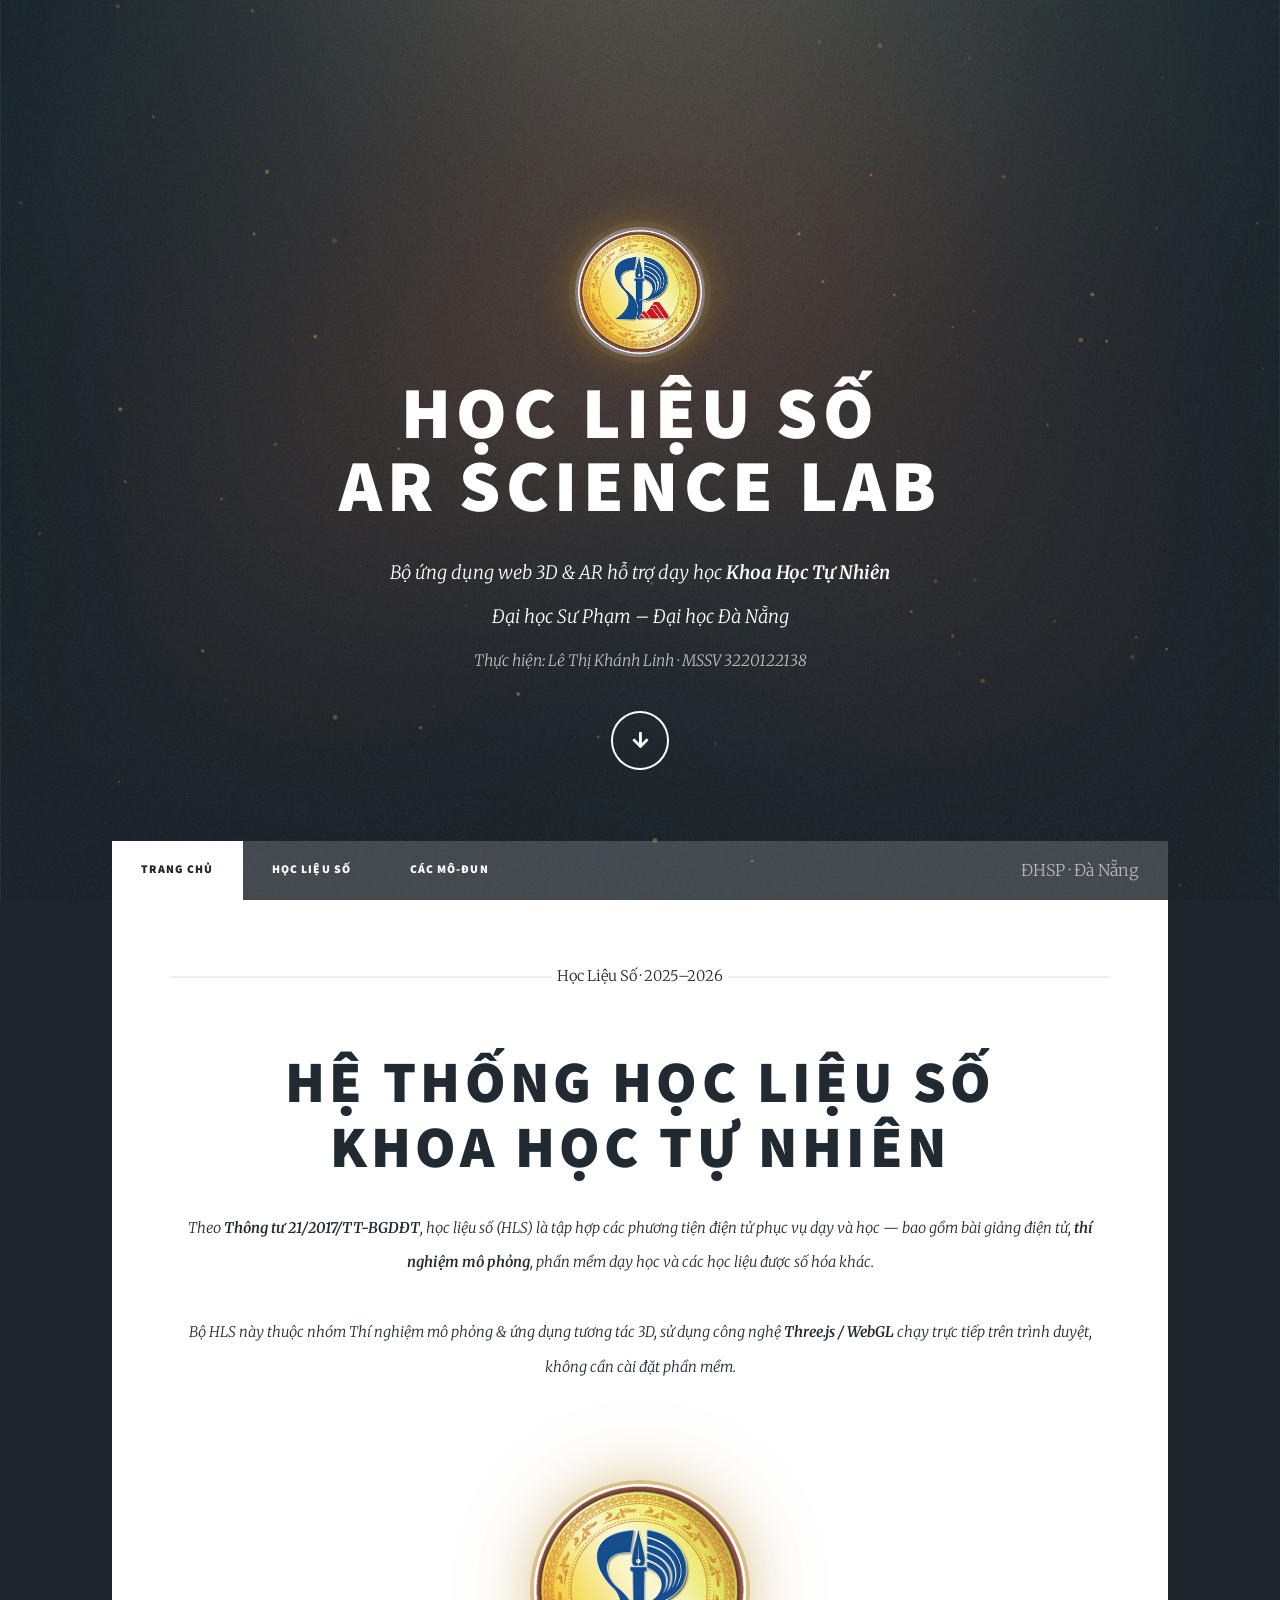
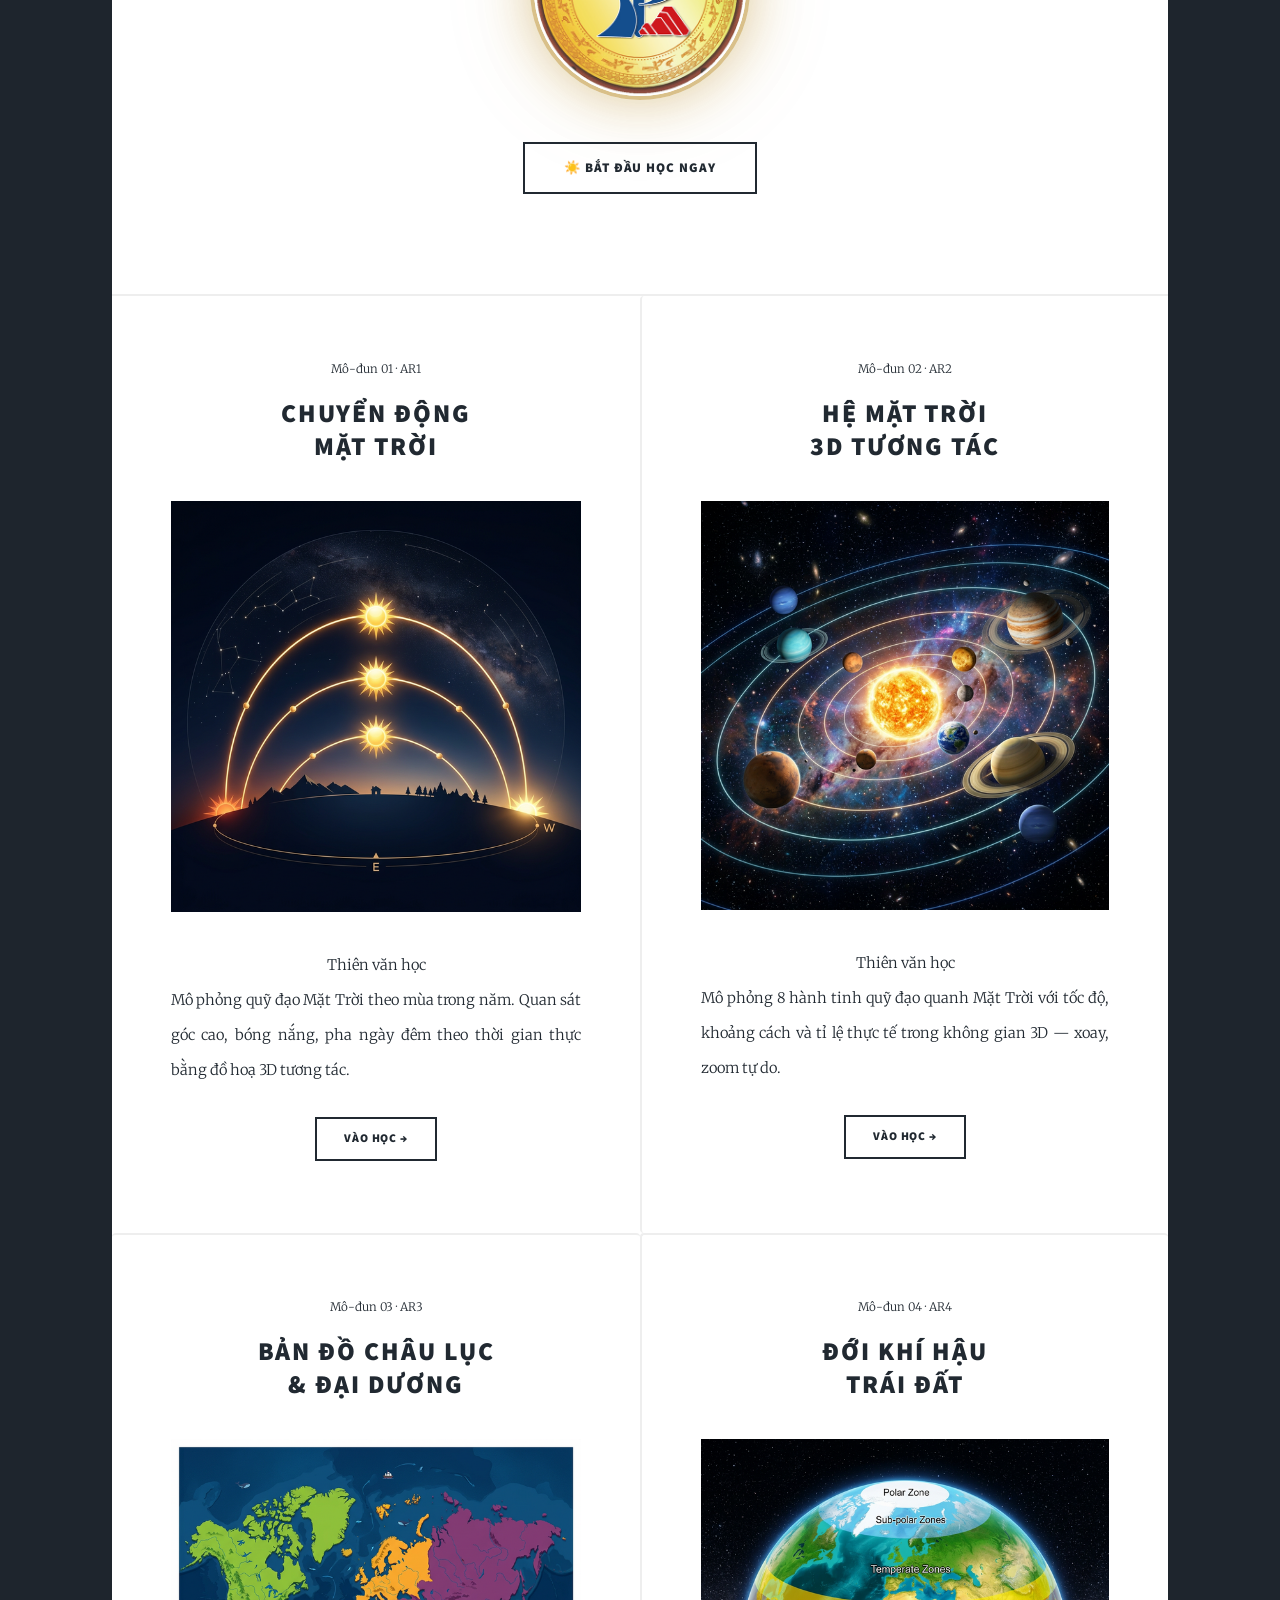
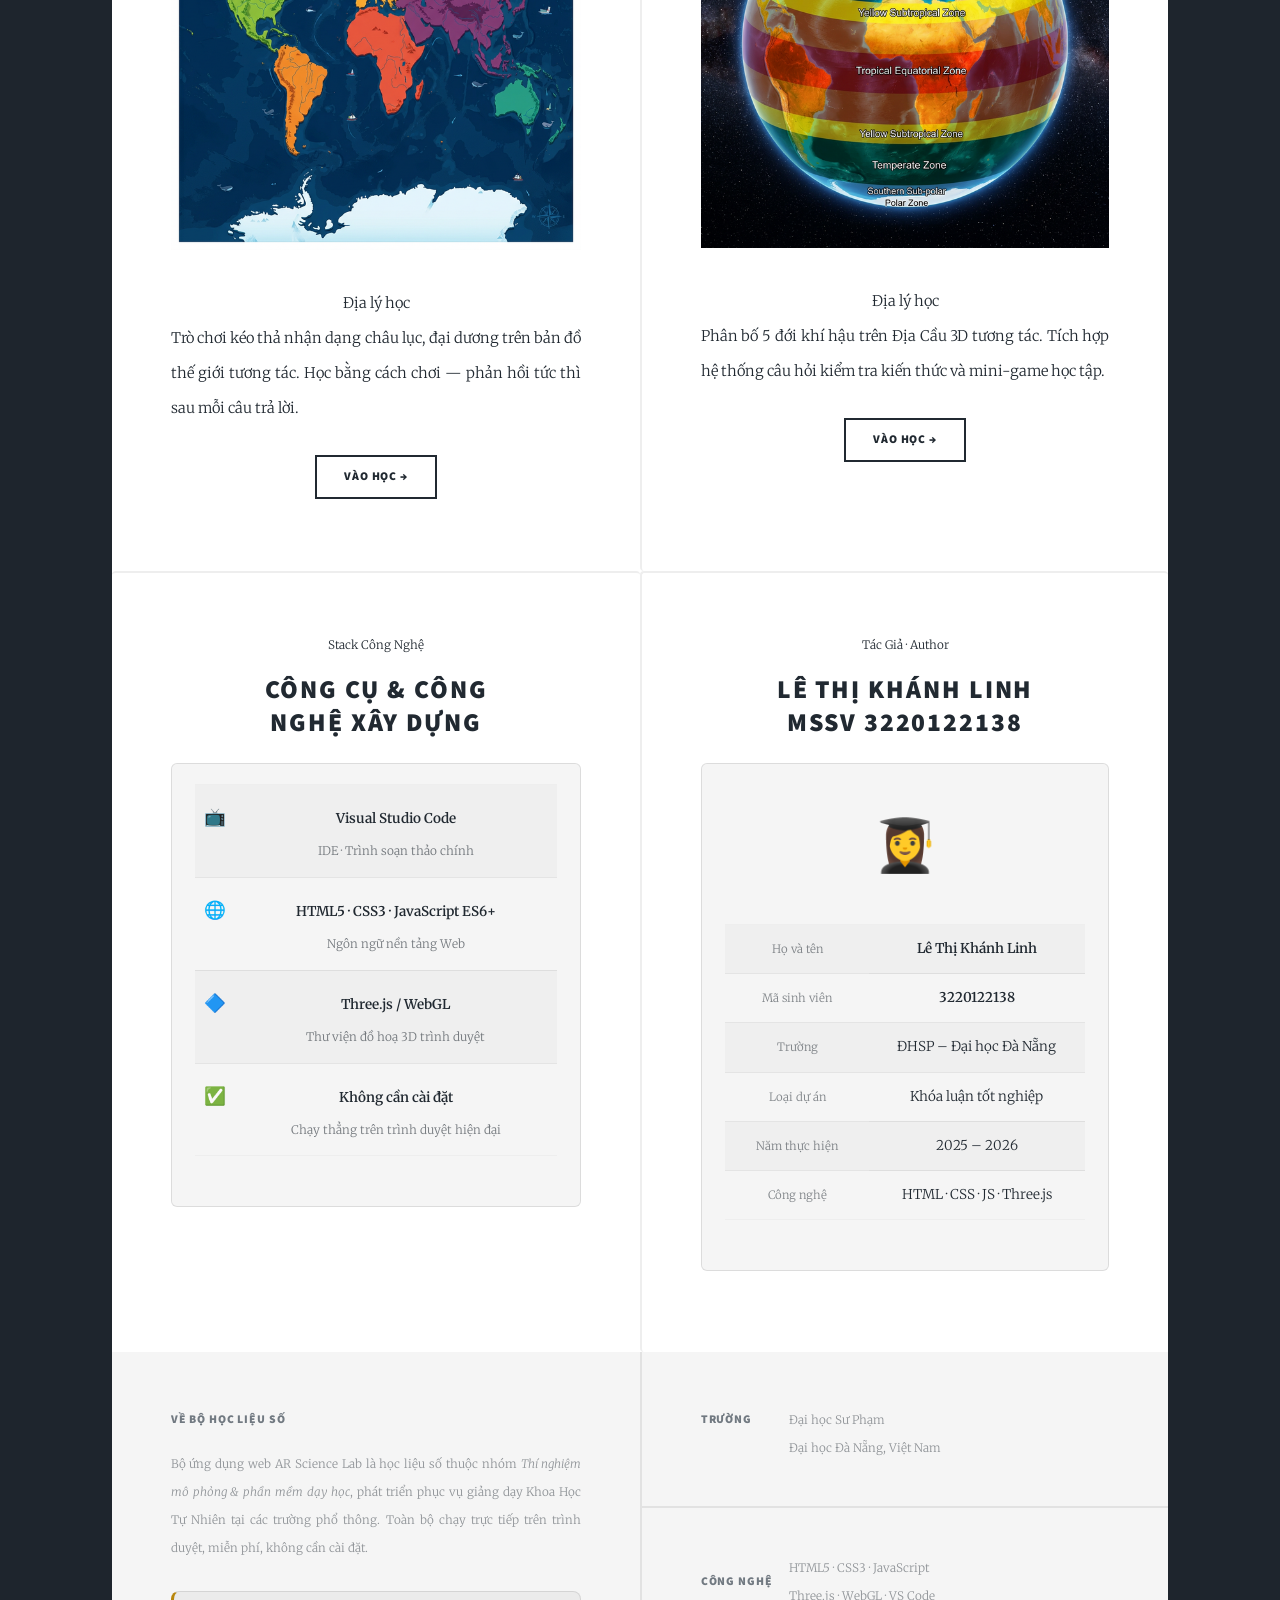
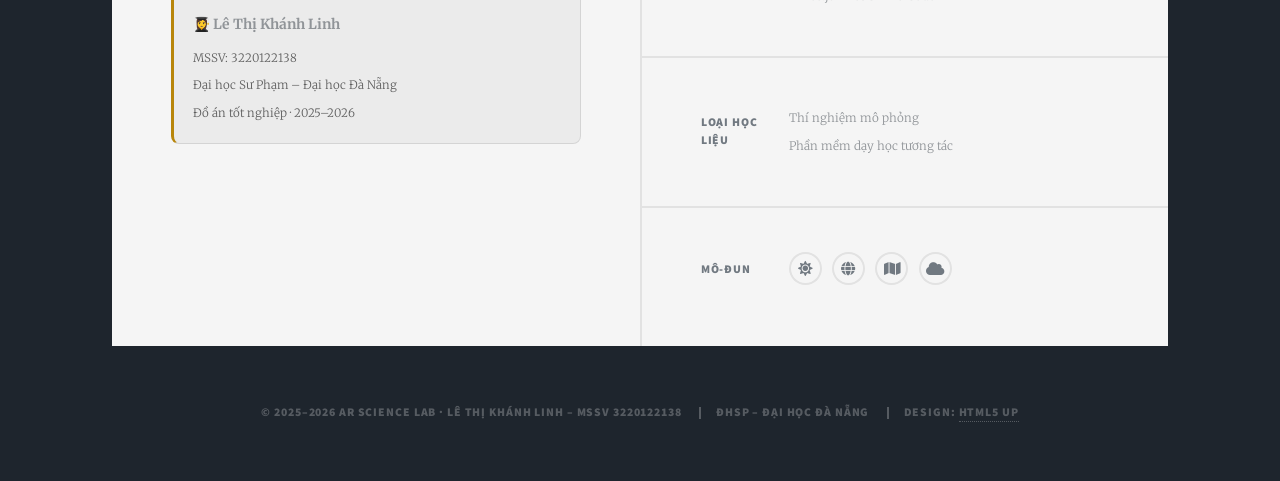
==== commit 8b5bc81a: "update name" ====
--- a/index.html
+++ b/index.html
@@ -467,7 +467,7 @@
 								</tr>
 								<tr style="border-bottom:1px solid rgba(0,0,0,0.07);">
 									<td style="padding:0.6em 0.5em;opacity:0.55;font-size:0.85em;">Loại dự án</td>
-									<td style="padding:0.6em 0.5em;">Đồ án tốt nghiệp</td>
+									<td style="padding:0.6em 0.5em;">Khóa luận tốt nghiệp</td>
 								</tr>
 								<tr style="border-bottom:1px solid rgba(0,0,0,0.07);">
 									<td style="padding:0.6em 0.5em;opacity:0.55;font-size:0.85em;">Năm thực hiện</td>
@@ -524,12 +524,12 @@
 					<ul class="icons alt">
 						<li><a href="AR1/index.html" class="icon solid alt fa-sun"><span class="label">AR1</span></a>
 						</li>
-						<li><a href="AR2/index.html" class="icon solid alt fa-globe"><span
-									class="label">AR2</span></a></li>
+						<li><a href="AR2/index.html" class="icon solid alt fa-globe"><span class="label">AR2</span></a>
+						</li>
 						<li><a href="AR3/index.html" class="icon solid alt fa-map"><span class="label">AR3</span></a>
 						</li>
-						<li><a href="AR4/index.html" class="icon solid alt fa-cloud"><span
-									class="label">AR4</span></a></li>
+						<li><a href="AR4/index.html" class="icon solid alt fa-cloud"><span class="label">AR4</span></a>
+						</li>
 					</ul>
 				</section>
 			</section>
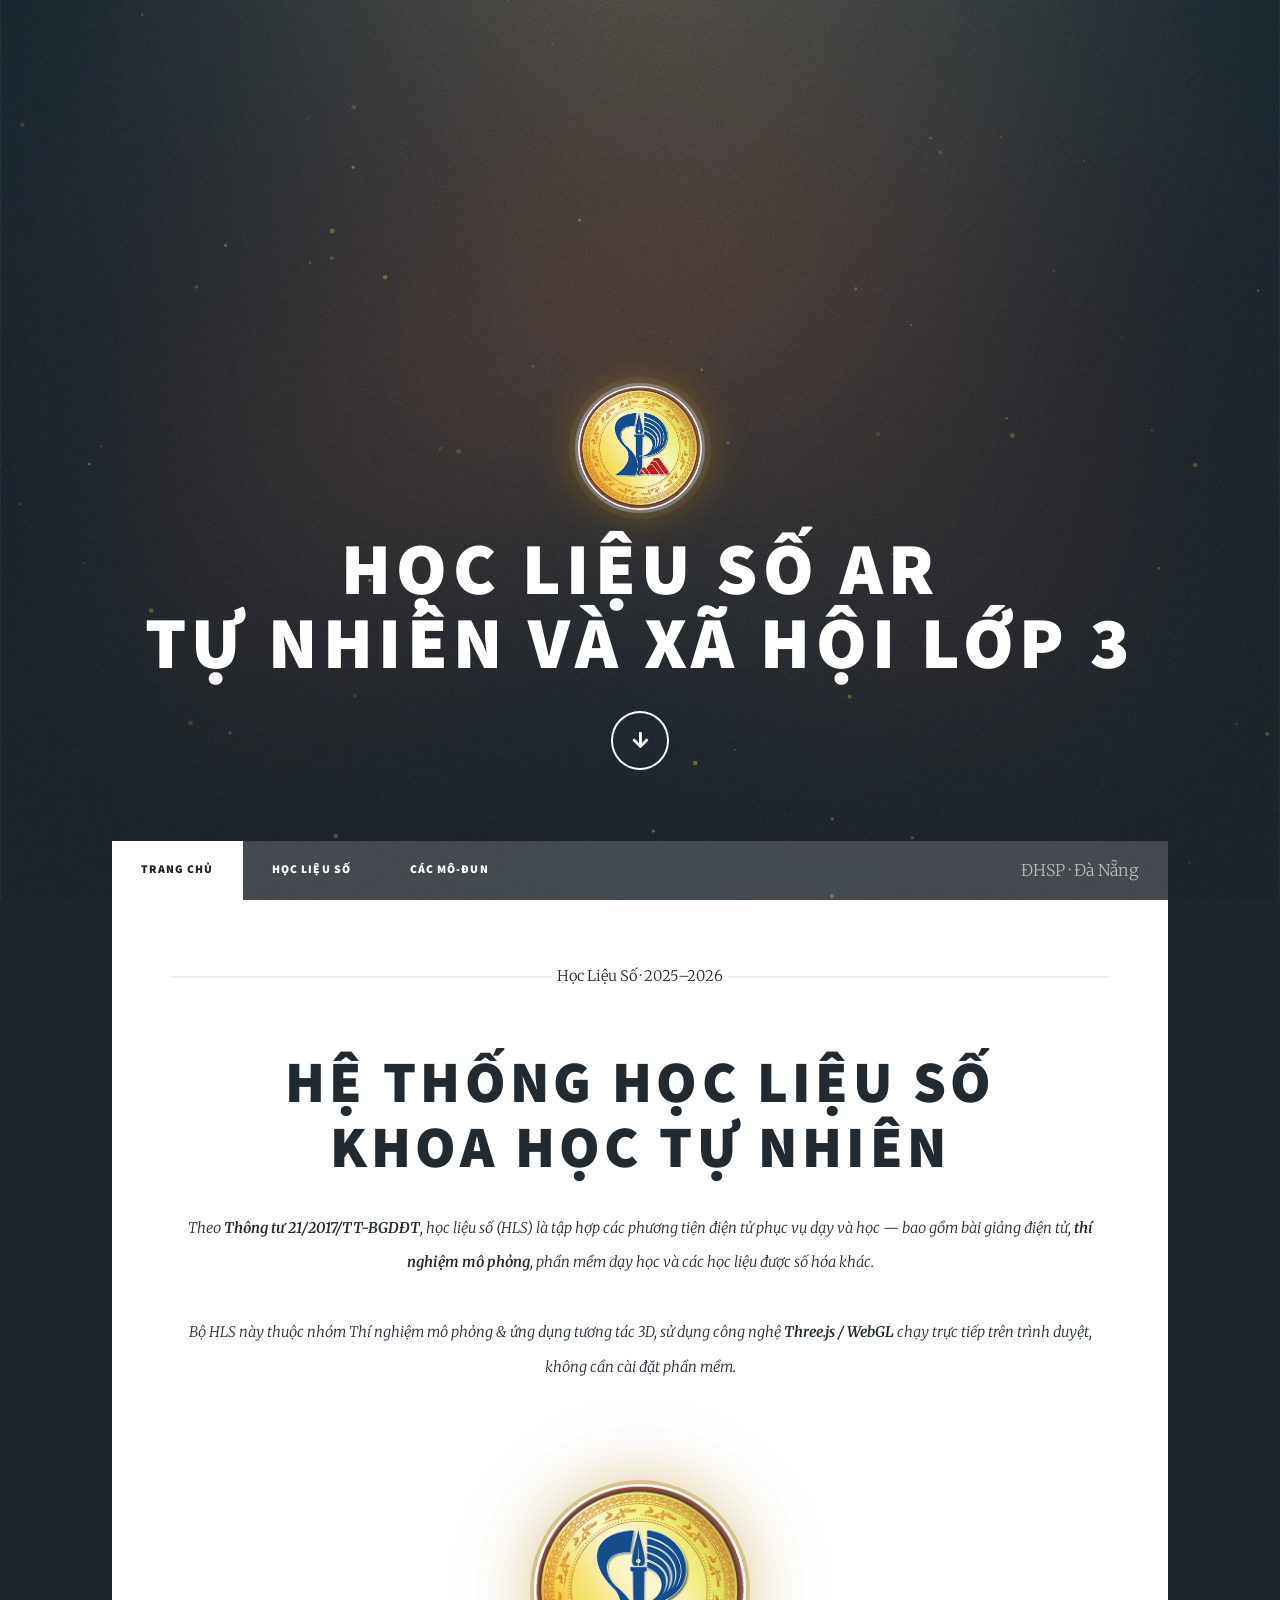
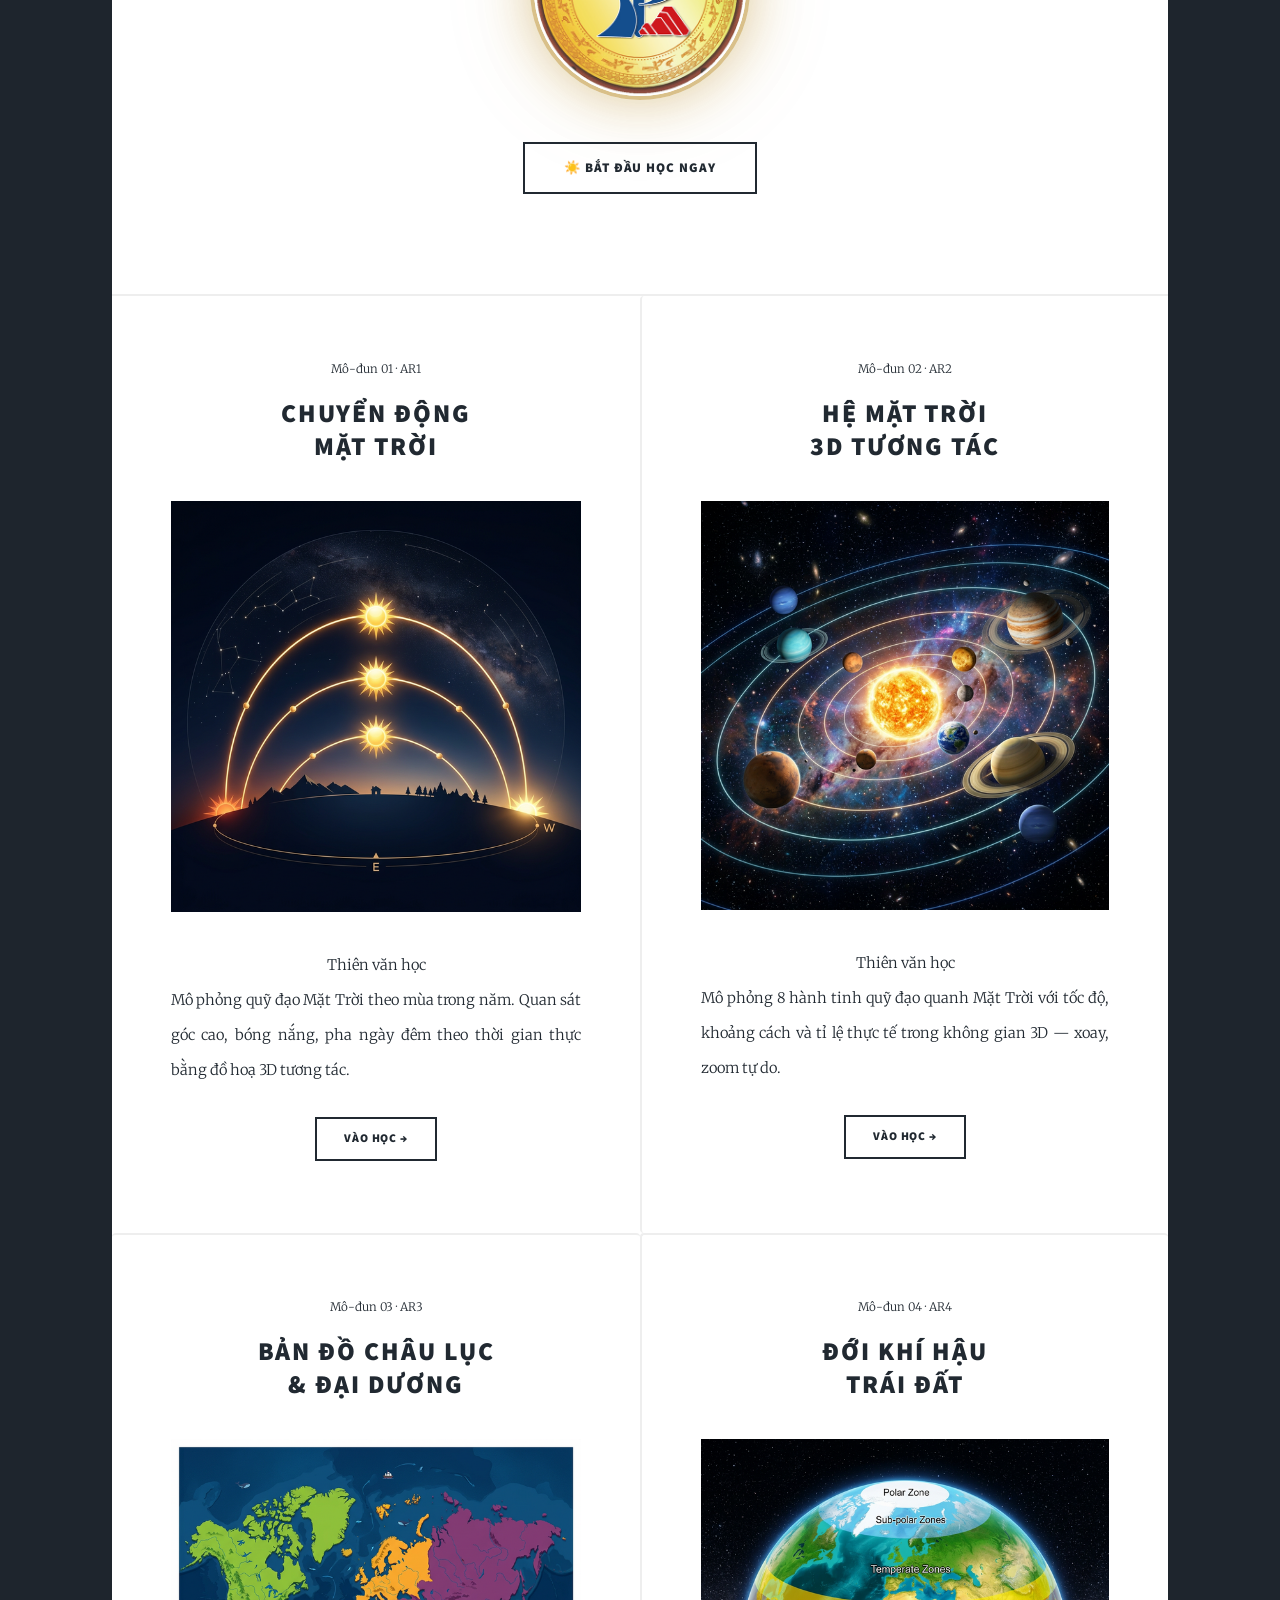
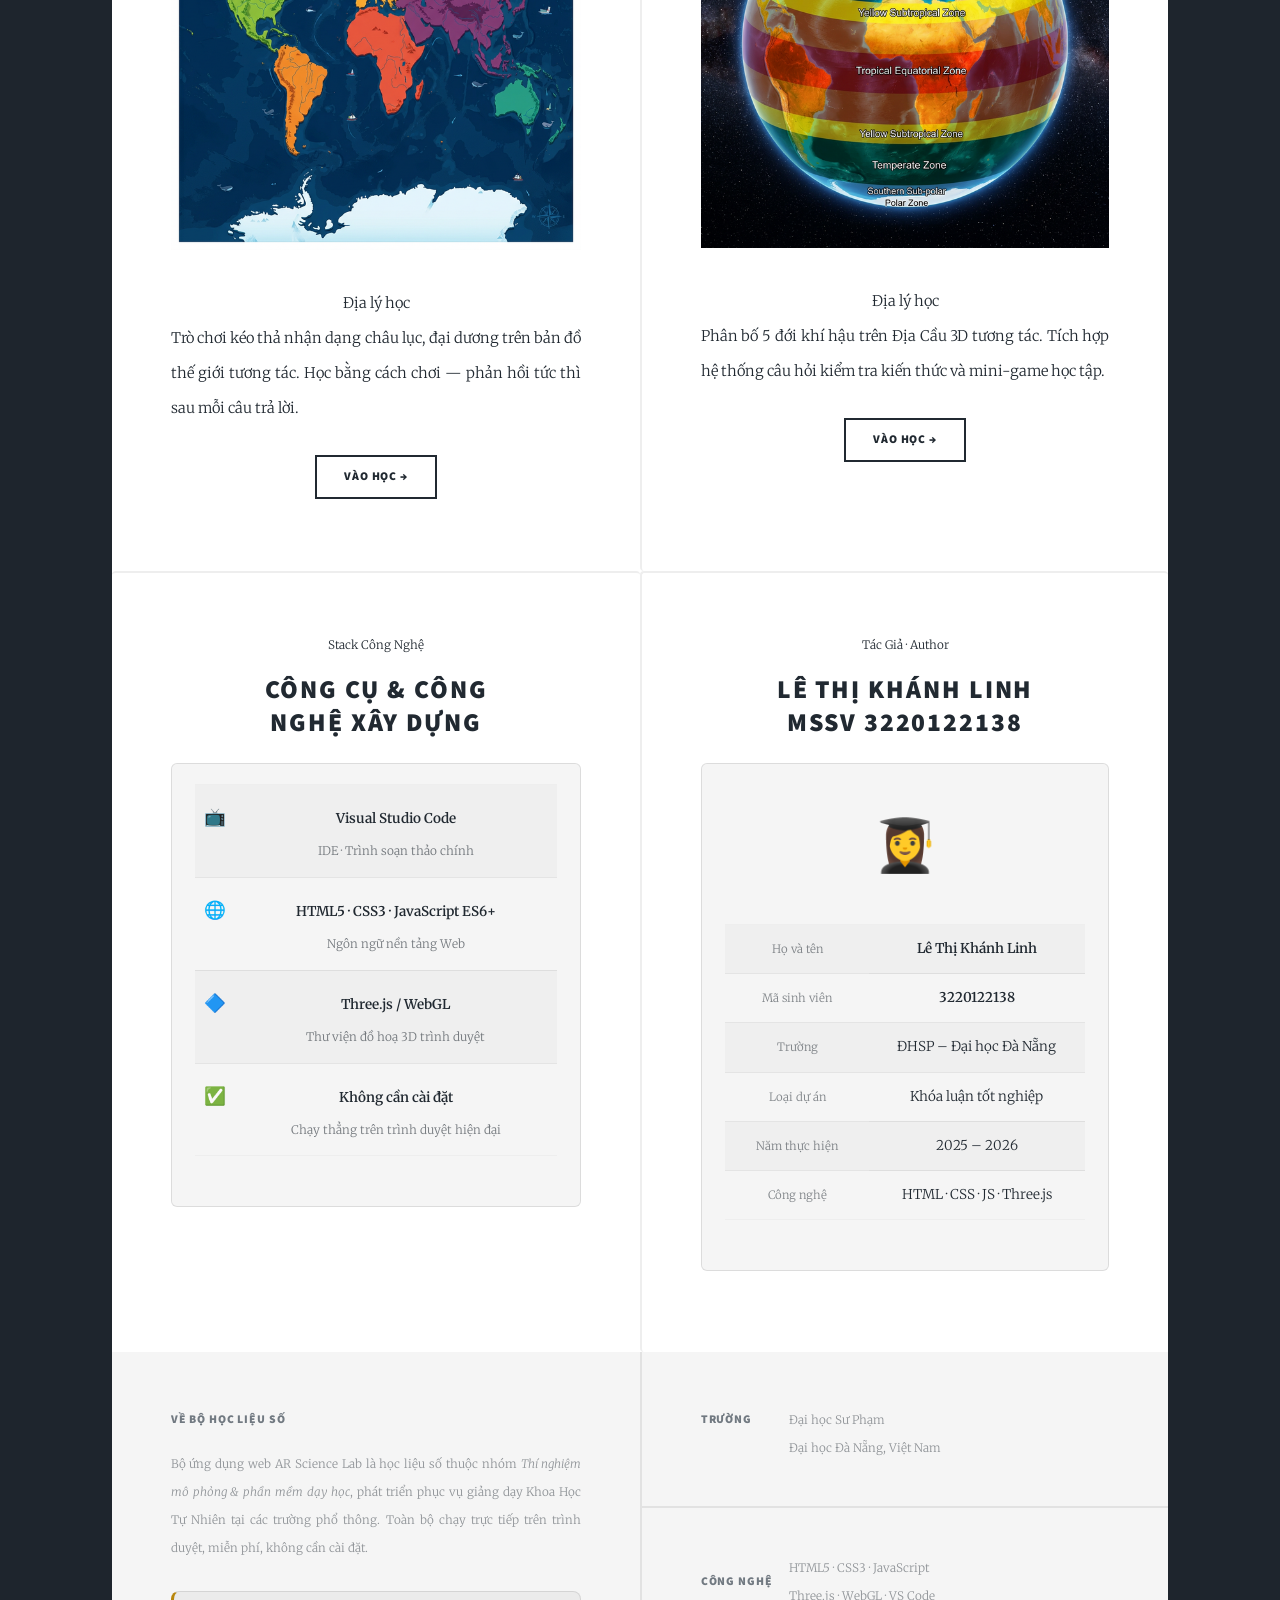
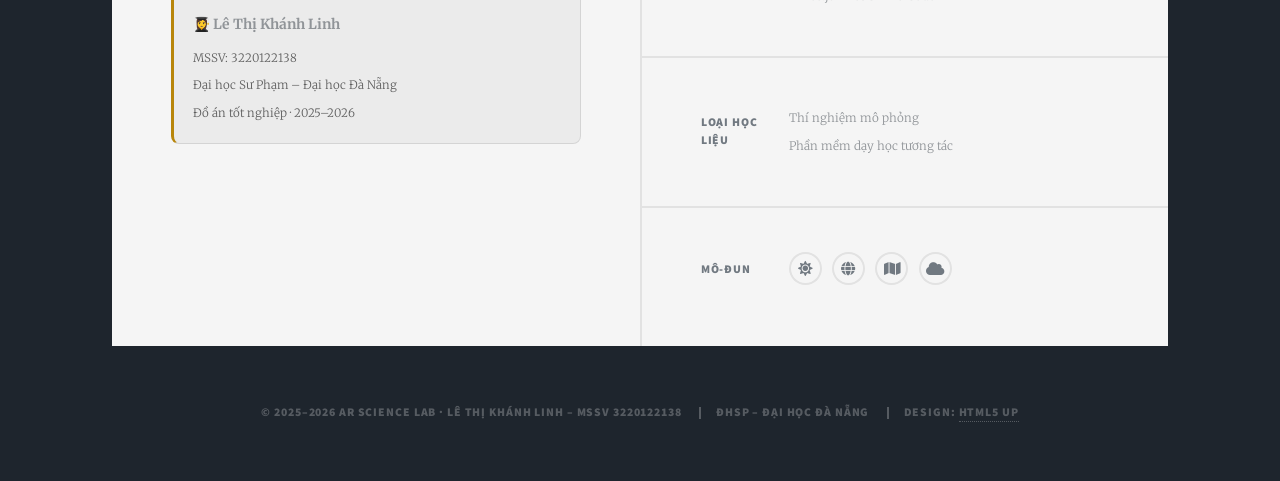
==== commit 381c24cb: "Update title to HLS AR Tu Nhien va Xa Hoi Lop 3, remove subtitle" ====
--- a/index.html
+++ b/index.html
@@ -266,12 +266,9 @@
 				<img src="images/logo.png" alt="Logo ĐHSP Đà Nẵng"
 					onerror="this.parentElement.innerHTML='<span style=font-size:4rem>🎓</span>'">
 			</div>
-			<h1>Học Liệu Số<br />
-				AR Science Lab</h1>
-			<p>Bộ ứng dụng web 3D &amp; AR hỗ trợ dạy học <strong>Khoa Học Tự Nhiên</strong><br />
-				Đại học Sư Phạm – Đại học Đà Nẵng<br />
-				<em style="font-size:0.85em;opacity:0.7;">Thực hiện: Lê Thị Khánh Linh · MSSV 3220122138</em>
-			</p>
+			<h1>HỌC LIỆU SỐ AR<br />
+				TỰ NHIÊN VÀ XÃ HỘI LỚP 3</h1>
+
 			<ul class="actions">
 				<li><a href="#header" class="button icon solid solo fa-arrow-down scrolly">Xem nội dung</a></li>
 			</ul>
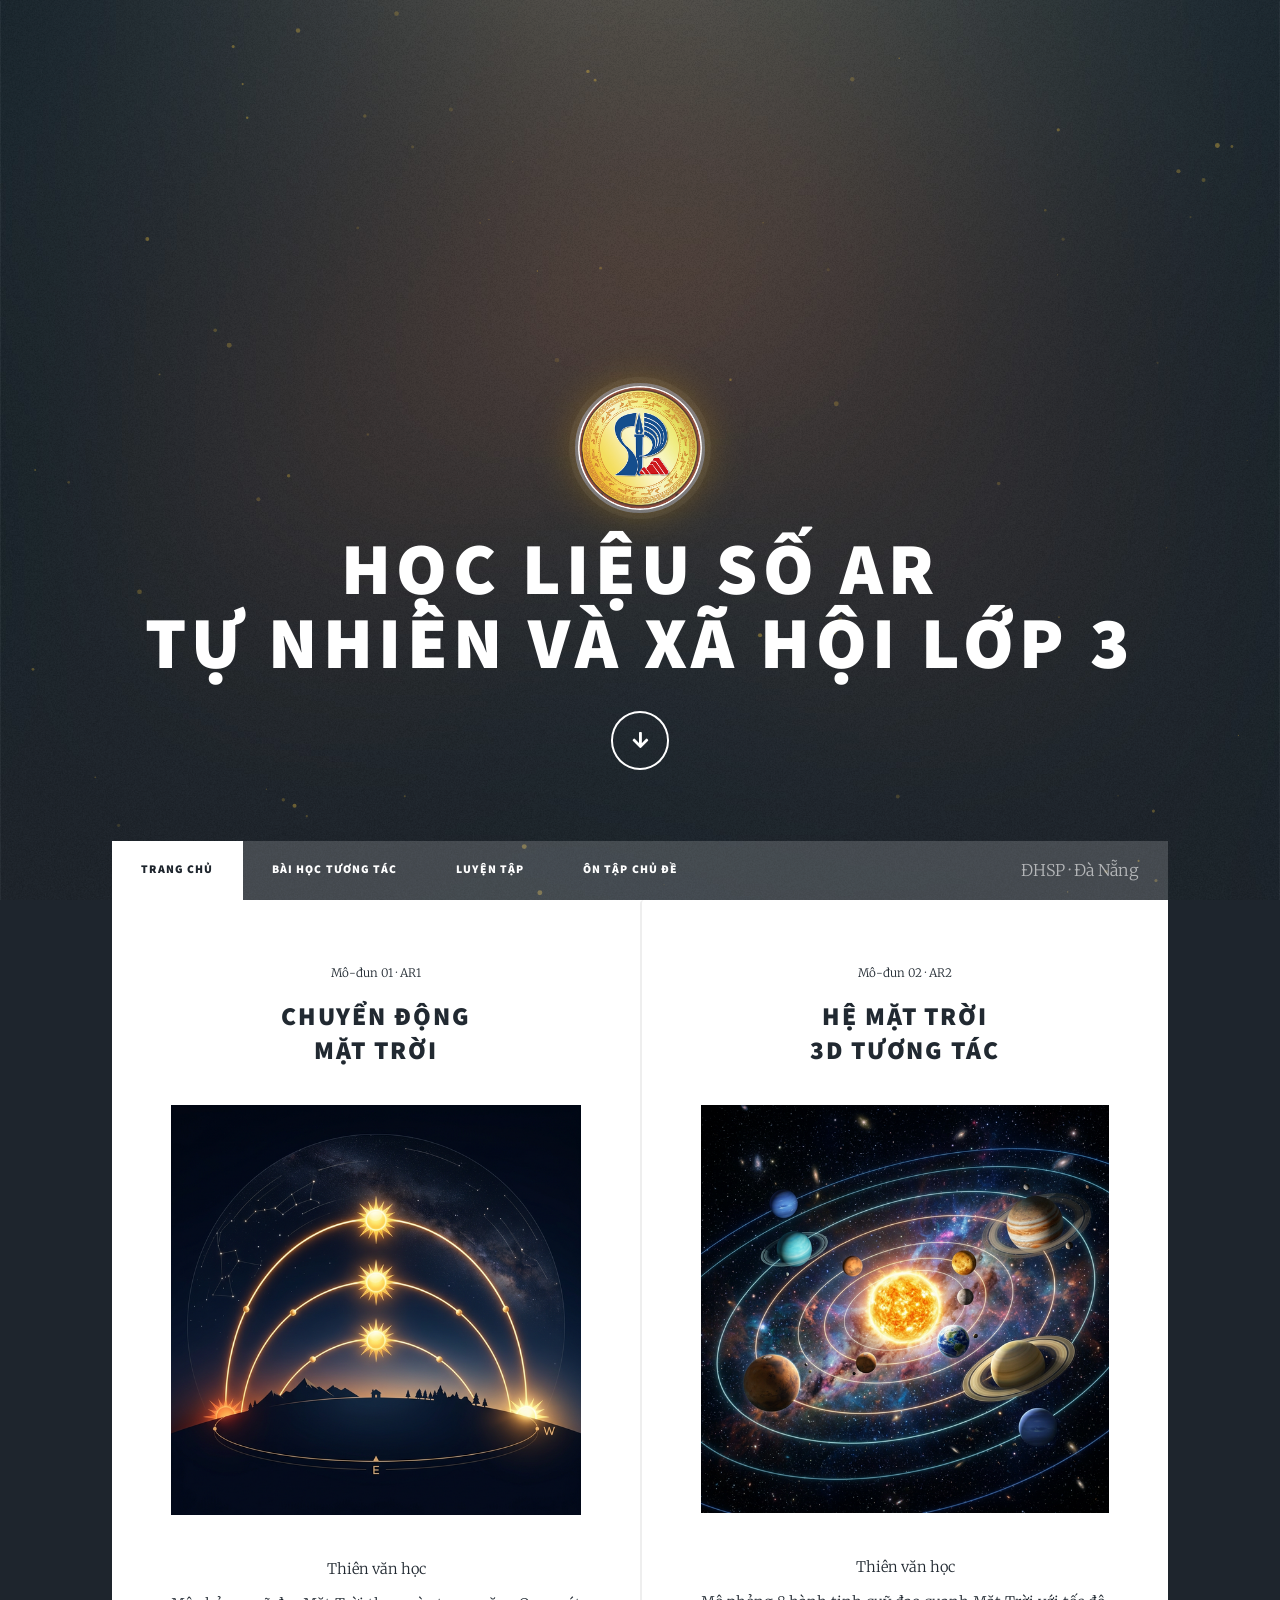
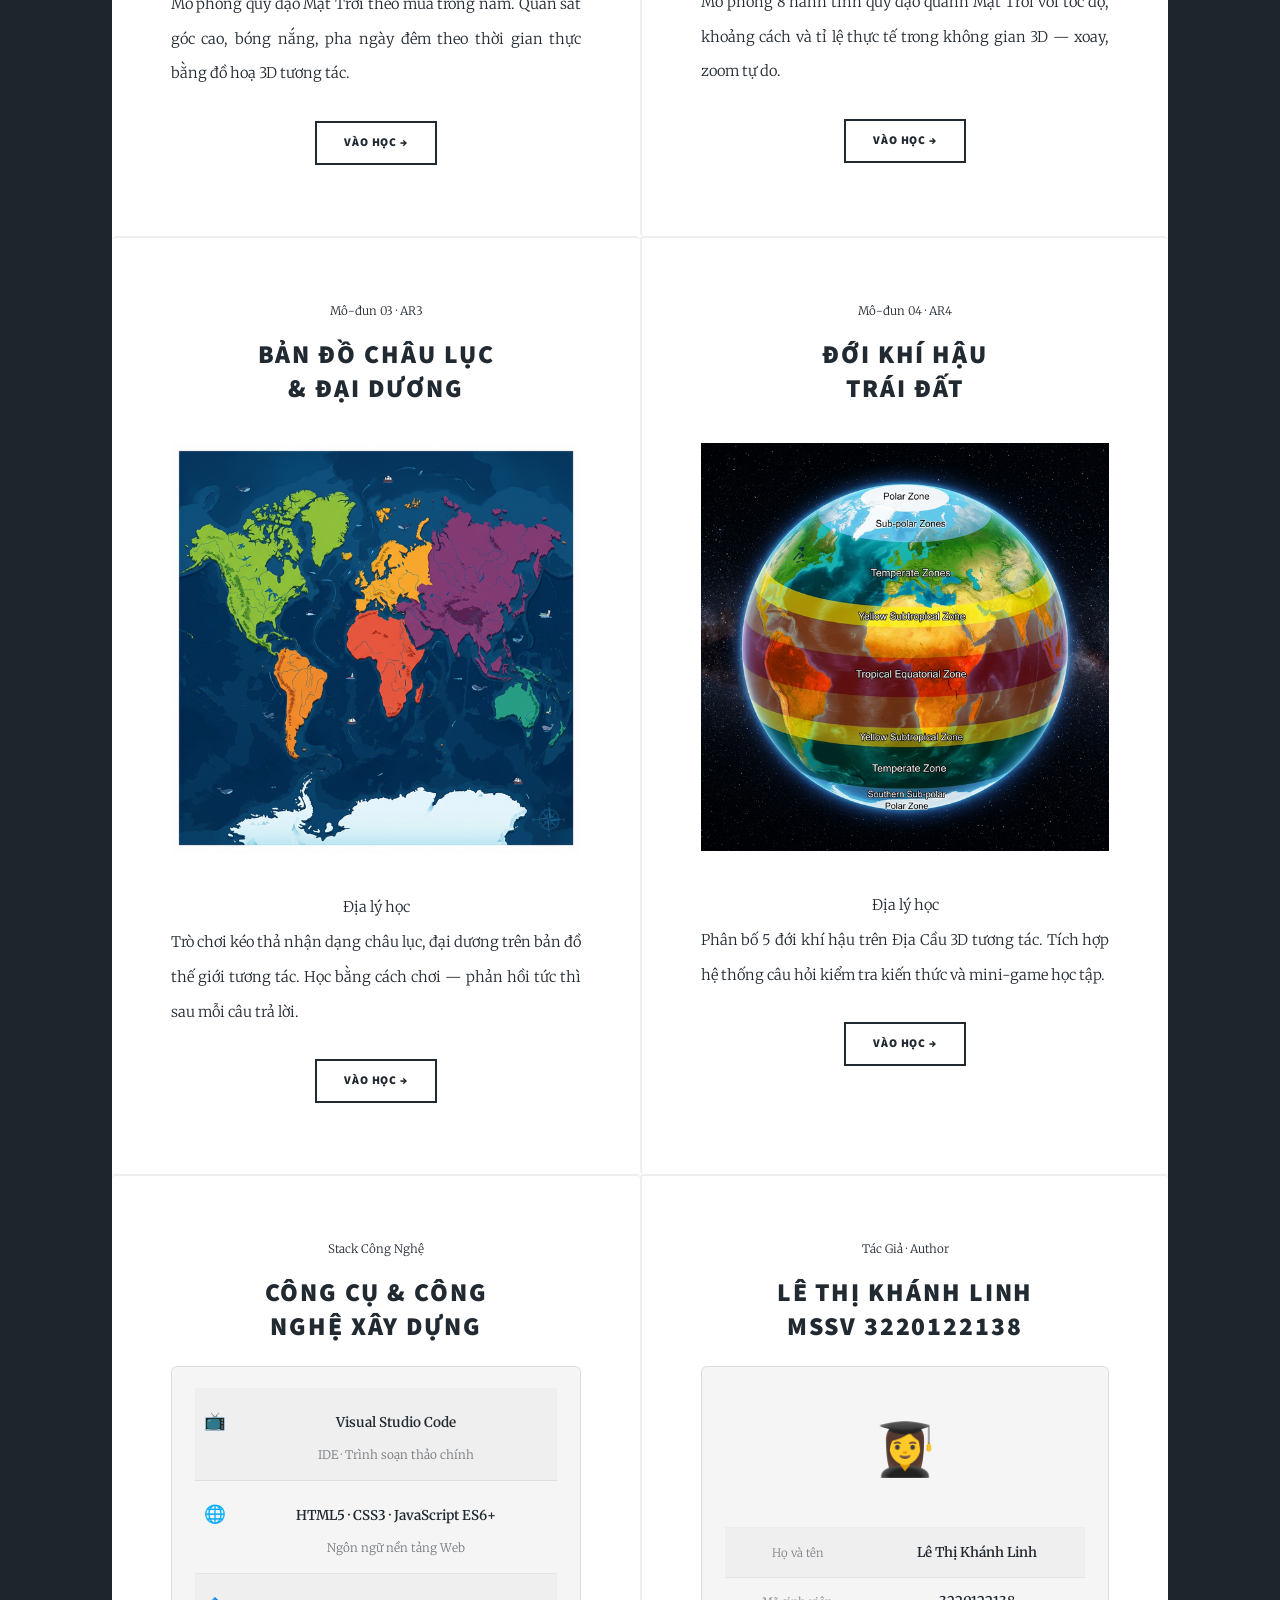
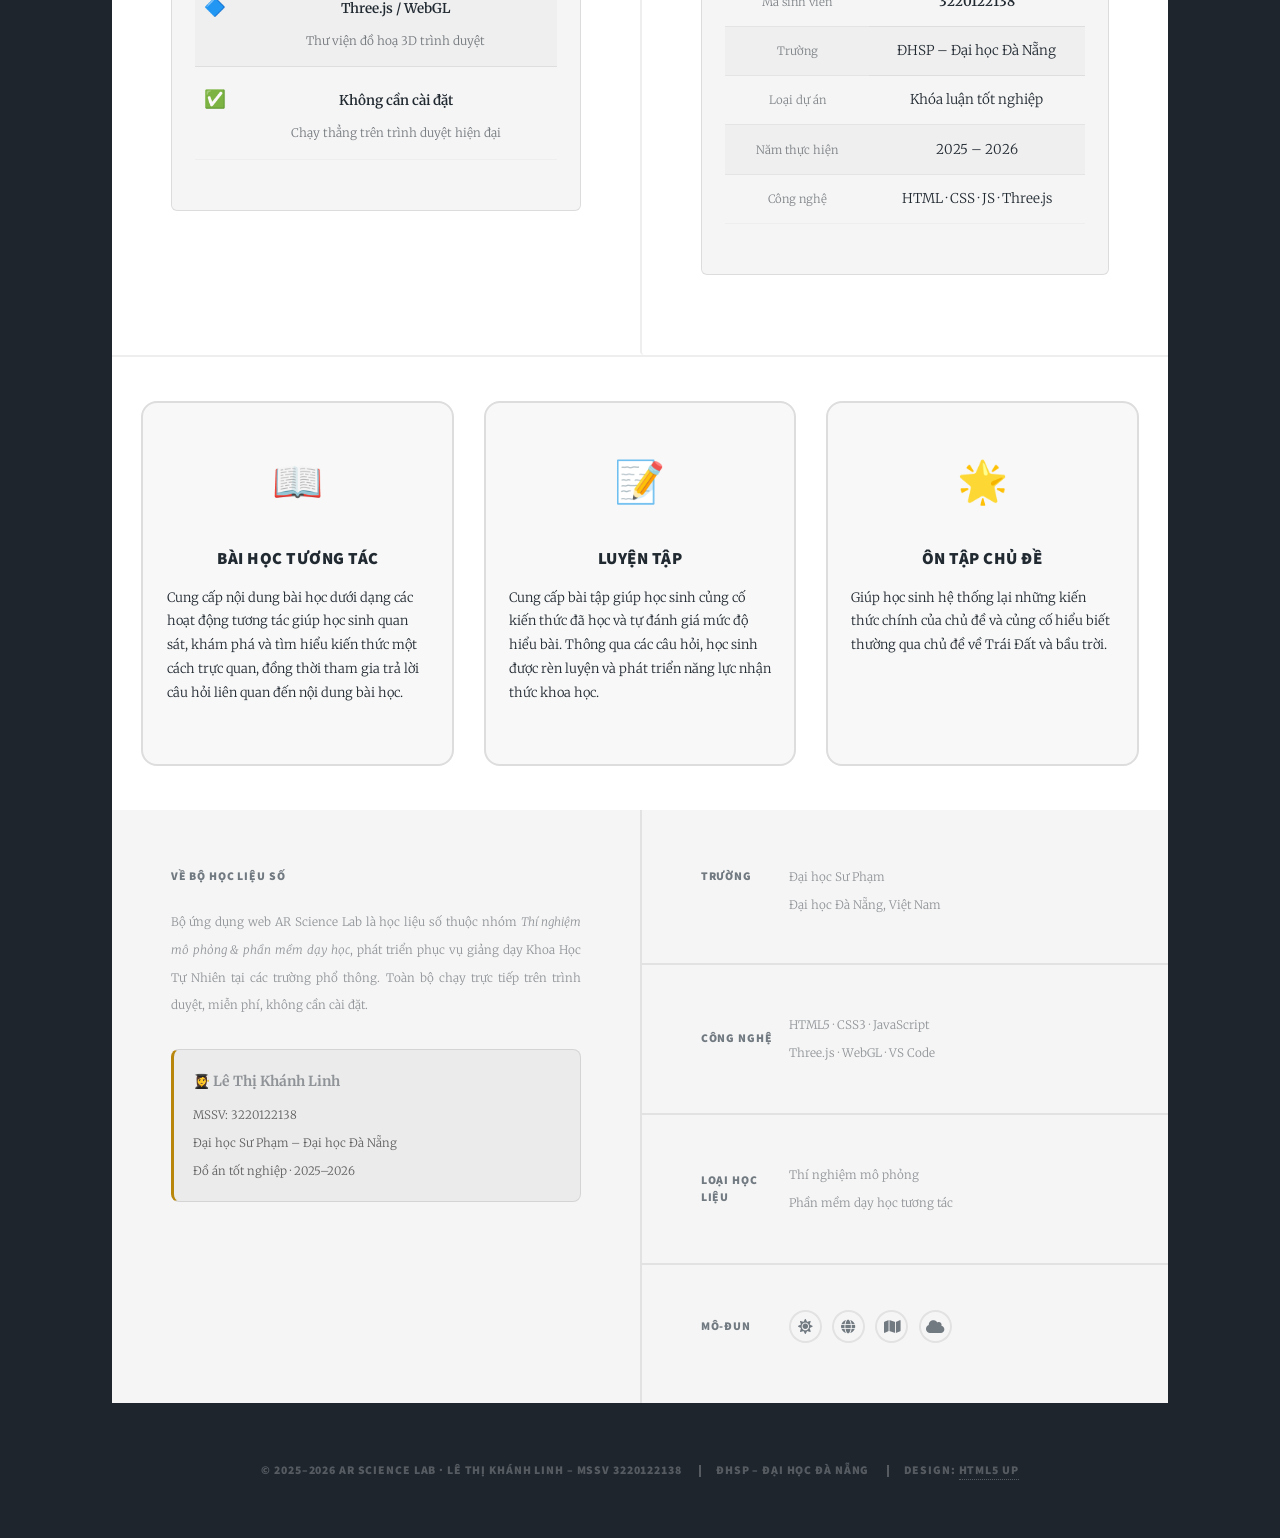
==== commit a1356ce5: "HOME/NEW: fix AR module links, add quiz section, 3-box nav" ====
--- a/index.html
+++ b/index.html
@@ -1,4 +1,4 @@
-<!DOCTYPE HTML>
+﻿<!DOCTYPE HTML>
 <!--
 	Massively by HTML5 UP
 	html5up.net | @ajlkn
@@ -286,8 +286,9 @@
 		<nav id="nav">
 			<ul class="links">
 				<li class="active"><a href="index.html">Trang chủ</a></li>
-				<li><a href="#hls">Học Liệu Số</a></li>
-				<li><a href="#modules">Các Mô-đun</a></li>
+				<li><a href="#bai-hoc">Bài học tương tác</a></li>
+				<li><a href="#luyen-tap">Luyện tập</a></li>
+				<li><a href="#on-tap">Ôn tập chủ đề</a></li>
 			</ul>
 			<ul class="icons">
 				<li><span style="font-size:1.1em;opacity:0.6;">ĐHSP · Đà Nẵng</span></li>
@@ -297,34 +298,9 @@
 		<!-- Main -->
 		<div id="main">
 
-			<!-- Featured Post: Giới thiệu HLS -->
-			<article class="post featured" id="hls">
-				<header class="major">
-					<span class="date">Học Liệu Số · 2025–2026</span>
-					<h2><a href="#">Hệ Thống Học Liệu Số<br />
-							Khoa Học Tự Nhiên</a></h2>
-					<p>Theo <strong>Thông tư 21/2017/TT-BGDĐT</strong>, học liệu số (HLS) là tập hợp các
-						phương tiện điện tử phục vụ dạy và học — bao gồm bài giảng điện tử,
-						<strong>thí nghiệm mô phỏng</strong>, phần mềm dạy học và các học liệu được số hóa
-						khác.<br /><br />
-						Bộ HLS này thuộc nhóm <em>Thí nghiệm mô phỏng &amp; ứng dụng tương tác 3D</em>,
-						sử dụng công nghệ <strong>Three.js / WebGL</strong> chạy trực tiếp trên trình duyệt,
-						không cần cài đặt phần mềm.
-					</p>
-				</header>
-				<div style="text-align:center;padding:2.5em 0 2em;">
-					<img src="images/logo.png" alt="Logo ĐHSP Đà Nẵng" style="width:220px;height:220px;border-radius:50%;object-fit:cover;
-						        border:4px solid rgba(180,130,20,0.5);
-						        box-shadow:0 0 50px rgba(180,130,20,0.35),0 0 100px rgba(180,130,20,0.12);
-						        display:inline-block;" onerror="this.outerHTML='<div style=font-size:8em>🎓</div>'">
-				</div>
-				<ul class="actions special">
-					<li><a href="AR1/index.html" class="button large">☀️ Bắt đầu học ngay</a></li>
-				</ul>
-			</article>
-
-			<!-- Posts: 4 module + info -->
-			<section class="posts" id="modules">
+
+			<!-- Posts: 4 module Bài Học Tương Tác -->
+			<section class="posts" id="bai-hoc">
 
 				<!-- AR1 -->
 				<article>
@@ -481,6 +457,67 @@
 				</article>
 
 			</section>
+
+			<!-- 3 Ô Lớn: Tổng quan các phần học -->
+			<article class="post featured" id="tong-quan" style="padding:3em 2em;">
+				<div style="
+					display:grid;
+					grid-template-columns:repeat(3,1fr);
+					gap:2em;
+					max-width:1000px;
+					margin:0 auto;
+				">
+					<!-- Ô 1: Bài học tương tác -->
+					<div id="luyen-tap" style="
+						background:#f8f8f8;
+						border:2px solid #ddd;
+						border-radius:16px;
+						padding:2em 1.6em;
+						text-align:center;
+					">
+						<div style="font-size:2.8em;margin-bottom:0.4em;">📖</div>
+						<h3 style="margin-bottom:0.8em;font-size:1.15em;letter-spacing:.5px;">Bài học tương tác</h3>
+						<p style="font-size:0.88em;line-height:1.85;text-align:left;">
+							Cung cấp nội dung bài học dưới dạng các hoạt động tương tác giúp học sinh
+							quan sát, khám phá và tìm hiểu kiến thức một cách trực quan, đồng thời
+							tham gia trả lời câu hỏi liên quan đến nội dung bài học.
+						</p>
+					</div>
+
+					<!-- Ô 2: Luyện tập -->
+					<div id="on-tap" style="
+						background:#f8f8f8;
+						border:2px solid #ddd;
+						border-radius:16px;
+						padding:2em 1.6em;
+						text-align:center;
+					">
+						<div style="font-size:2.8em;margin-bottom:0.4em;">📝</div>
+						<h3 style="margin-bottom:0.8em;font-size:1.15em;letter-spacing:.5px;">Luyện tập</h3>
+						<p style="font-size:0.88em;line-height:1.85;text-align:left;">
+							Cung cấp bài tập giúp học sinh củng cố kiến thức đã học và tự đánh giá
+							mức độ hiểu bài. Thông qua các câu hỏi, học sinh được rèn luyện và phát
+							triển năng lực nhận thức khoa học.
+						</p>
+					</div>
+
+					<!-- Ô 3: Ôn tập chủ đề -->
+					<div style="
+						background:#f8f8f8;
+						border:2px solid #ddd;
+						border-radius:16px;
+						padding:2em 1.6em;
+						text-align:center;
+					">
+						<div style="font-size:2.8em;margin-bottom:0.4em;">🌟</div>
+						<h3 style="margin-bottom:0.8em;font-size:1.15em;letter-spacing:.5px;">Ôn tập chủ đề</h3>
+						<p style="font-size:0.88em;line-height:1.85;text-align:left;">
+							Giúp học sinh hệ thống lại những kiến thức chính của chủ đề và củng cố
+							hiểu biết thường qua chủ đề về Trái Đất và bầu trời.
+						</p>
+					</div>
+				</div>
+			</article>
 
 		</div>
 
@@ -656,4 +693,4 @@
 	</script>
 </body>
 
-</html>+</html>
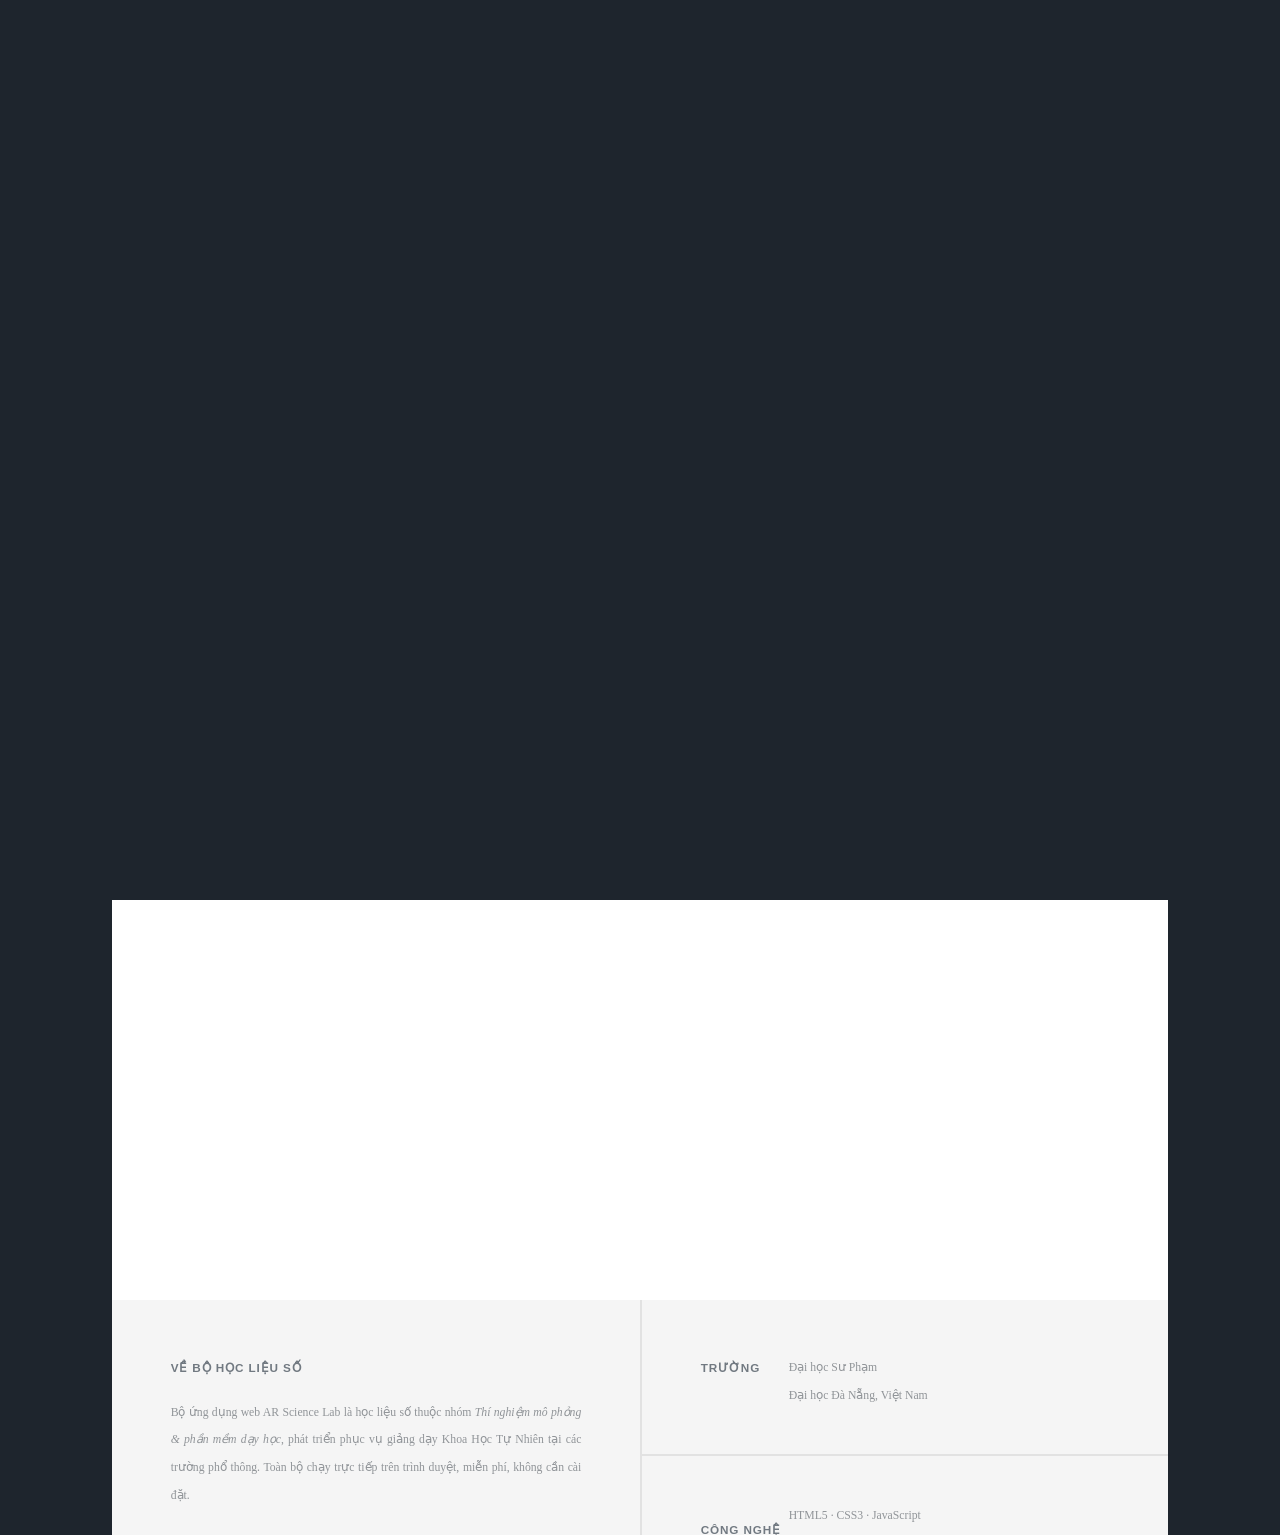
==== commit 387d399a: "Cleanup: remove HOME/index.html and set root index to redirect to HOME/NEW/" ====
--- a/index.html
+++ b/index.html
@@ -1,696 +1 @@
-﻿<!DOCTYPE HTML>
-<!--
-	Massively by HTML5 UP
-	html5up.net | @ajlkn
-	Free for personal and commercial use under the CCA 3.0 license (html5up.net/license)
-	Content adapted for: AR Science Lab – ĐHSP Đà Nẵng
--->
-<html>
-
-<head>
-	<title>Học Liệu Số – AR Science Lab · ĐHSP Đà Nẵng</title>
-	<meta charset="utf-8" />
-	<meta name="viewport" content="width=device-width, initial-scale=1, user-scalable=no" />
-	<meta name="description"
-		content="Bộ học liệu số tương tác 3D & AR hỗ trợ dạy học Khoa Học Tự Nhiên – Đại học Sư Phạm, Đại học Đà Nẵng.">
-	<link rel="stylesheet" href="assets/css/main.css" />
-	<noscript>
-		<link rel="stylesheet" href="assets/css/noscript.css" />
-	</noscript>
-	<style>
-		/* ── Logo trong Intro ── */
-		#intro .logo-wrap {
-			margin: 0 auto 1.5rem;
-			width: 130px;
-			height: 130px;
-			border-radius: 50%;
-			overflow: hidden;
-			border: 3px solid rgba(255, 255, 255, 0.35);
-			box-shadow: 0 0 40px rgba(180, 130, 20, 0.5), 0 0 0 6px rgba(255, 255, 255, 0.06);
-			animation: pulse-logo 3s ease-in-out infinite alternate;
-		}
-
-		#intro .logo-wrap img {
-			width: 100%;
-			height: 100%;
-			object-fit: cover;
-			display: block;
-		}
-
-		@keyframes pulse-logo {
-			from {
-				box-shadow: 0 0 30px rgba(180, 130, 20, 0.4), 0 0 0 6px rgba(255, 255, 255, 0.05);
-			}
-
-			to {
-				box-shadow: 0 0 60px rgba(180, 130, 20, 0.7), 0 0 0 6px rgba(255, 255, 255, 0.10);
-			}
-		}
-
-		/* ── Logo nhỏ trong header/nav ── */
-		#header .logo {
-			display: flex;
-			align-items: center;
-			gap: 10px;
-			text-decoration: none;
-		}
-
-		#header .logo img {
-			width: 38px;
-			height: 38px;
-			border-radius: 50%;
-			object-fit: cover;
-			border: 1.5px solid rgba(255, 255, 255, 0.4);
-		}
-
-		/* ── Badge nhỏ trên bài đăng ── */
-		.post .badge {
-			display: inline-block;
-			background: rgba(255, 255, 255, 0.12);
-			border: 1px solid rgba(255, 255, 255, 0.2);
-			border-radius: 4px;
-			font-size: 0.65em;
-			padding: 2px 10px;
-			letter-spacing: 1.5px;
-			text-transform: uppercase;
-			margin-bottom: 0.6em;
-			color: rgba(255, 255, 255, 0.7);
-		}
-
-		/* ── Student info box ── */
-		.student-box {
-			background: rgba(0, 0, 0, 0.04);
-			border: 1px solid rgba(0, 0, 0, 0.1);
-			border-left: 3px solid #b8860b;
-			border-radius: 8px;
-			padding: 1.2em 1.5em;
-			margin: 1.5em 0 0;
-			font-size: 0.9em;
-			color: inherit;
-		}
-
-		.student-box .sv-name {
-			font-weight: 700;
-			font-size: 1.05em;
-			margin-bottom: 0.3em;
-			color: inherit;
-		}
-
-		.student-box .sv-meta {
-			color: rgba(0, 0, 0, 0.6);
-			font-size: 0.88em;
-		}
-
-		/* ══ EXTRA EFFECTS ══ */
-
-		/* 1. Scroll progress bar */
-		#scroll-bar {
-			position: fixed;
-			top: 0;
-			left: 0;
-			height: 3px;
-			z-index: 9999;
-			background: linear-gradient(90deg, #f5c842, #ff8c00, #f5c842);
-			background-size: 200%;
-			width: 0%;
-			transition: width .1s linear;
-			animation: shimmer-bar 2s linear infinite;
-		}
-
-		@keyframes shimmer-bar {
-			0% {
-				background-position: 0%
-			}
-
-			100% {
-				background-position: 200%
-			}
-		}
-
-		/* 2. Particles canvas */
-		#intro-canvas {
-			position: absolute;
-			inset: 0;
-			pointer-events: none;
-			z-index: 0;
-			opacity: .55;
-		}
-
-		#intro {
-			position: relative;
-			overflow: hidden;
-		}
-
-		#intro>*:not(#intro-canvas) {
-			position: relative;
-			z-index: 1;
-		}
-
-		/* 3. Orbit ring around logo */
-		.logo-wrap {
-			position: relative !important;
-		}
-
-		.logo-wrap::after {
-			content: '';
-			position: absolute;
-			inset: -12px;
-			border-radius: 50%;
-			border: 1.5px dashed rgba(245, 200, 66, .6);
-			animation: spin-ring 8s linear infinite;
-		}
-
-		@keyframes spin-ring {
-			from {
-				transform: rotate(0deg);
-			}
-
-			to {
-				transform: rotate(360deg);
-			}
-		}
-
-		/* 4. Scroll reveal for articles */
-		article.reveal {
-			opacity: 0;
-			transform: translateY(28px);
-			transition: opacity .6s ease, transform .6s ease;
-		}
-
-		article.reveal.visible {
-			opacity: 1;
-			transform: none;
-		}
-
-		/* 5. Card hover glow */
-		#main .posts article {
-			transition: transform .35s cubic-bezier(.25, .8, .25, 1),
-				box-shadow .35s ease;
-			border-radius: 4px;
-		}
-
-		#main .posts article:hover {
-			transform: translateY(-6px);
-			box-shadow: 0 18px 48px rgba(0, 0, 0, .18);
-		}
-
-		/* 6. Button hover shimmer */
-		.button {
-			position: relative;
-			overflow: hidden;
-		}
-
-		.button::after {
-			content: '';
-			position: absolute;
-			top: 0;
-			left: -100%;
-			width: 60%;
-			height: 100%;
-			background: linear-gradient(120deg, transparent 30%, rgba(255, 255, 255, .25) 50%, transparent 70%);
-			transform: skewX(-20deg);
-			transition: left .5s ease;
-		}
-
-		.button:hover::after {
-			left: 150%;
-		}
-
-		/* 7. Typewriter cursor */
-		.tw-cursor::after {
-			content: '|';
-			animation: blink-cursor .75s step-end infinite;
-			opacity: .8;
-		}
-
-		@keyframes blink-cursor {
-
-			0%,
-			100% {
-				opacity: .8
-			}
-
-			50% {
-				opacity: 0
-			}
-		}
-
-		/* 8. Floating animation cho logo-wrap */
-		.logo-wrap {
-			animation: pulse-logo 3s ease-in-out infinite alternate,
-				float-up 4s ease-in-out infinite;
-		}
-
-		@keyframes float-up {
-
-			0%,
-			100% {
-				transform: translateY(0);
-			}
-
-			50% {
-				transform: translateY(-8px);
-			}
-		}
-	</style>
-</head>
-
-<body class="is-preload">
-
-	<!-- Wrapper -->
-	<div id="wrapper" class="fade-in">
-
-		<!-- Intro -->
-		<div id="intro">
-			<div class="logo-wrap">
-				<img src="images/logo.png" alt="Logo ĐHSP Đà Nẵng"
-					onerror="this.parentElement.innerHTML='<span style=font-size:4rem>🎓</span>'">
-			</div>
-			<h1>HỌC LIỆU SỐ AR<br />
-				TỰ NHIÊN VÀ XÃ HỘI LỚP 3</h1>
-
-			<ul class="actions">
-				<li><a href="#header" class="button icon solid solo fa-arrow-down scrolly">Xem nội dung</a></li>
-			</ul>
-		</div>
-
-		<!-- Header -->
-		<header id="header">
-			<a href="index.html" class="logo">
-				<img src="images/logo.png" alt="Logo" onerror="this.style.display='none'">
-				AR Science Lab
-			</a>
-		</header>
-
-		<!-- Nav -->
-		<nav id="nav">
-			<ul class="links">
-				<li class="active"><a href="index.html">Trang chủ</a></li>
-				<li><a href="#bai-hoc">Bài học tương tác</a></li>
-				<li><a href="#luyen-tap">Luyện tập</a></li>
-				<li><a href="#on-tap">Ôn tập chủ đề</a></li>
-			</ul>
-			<ul class="icons">
-				<li><span style="font-size:1.1em;opacity:0.6;">ĐHSP · Đà Nẵng</span></li>
-			</ul>
-		</nav>
-
-		<!-- Main -->
-		<div id="main">
-
-
-			<!-- Posts: 4 module Bài Học Tương Tác -->
-			<section class="posts" id="bai-hoc">
-
-				<!-- AR1 -->
-				<article>
-					<header>
-						<span class="date">Mô-đun 01 · AR1</span>
-						<h2><a href="AR1/index.html">Chuyển Động<br />Mặt Trời</a></h2>
-					</header>
-					<a href="AR1/index.html" class="image fit">
-						<img src="images/ar1.jpg" alt="AR1 – Chuyển Động Mặt Trời" />
-					</a>
-					<div class="badge">Thiên văn học</div>
-					<p>Mô phỏng quỹ đạo Mặt Trời theo mùa trong năm. Quan sát góc cao, bóng nắng,
-						pha ngày đêm theo thời gian thực bằng đồ hoạ 3D tương tác.</p>
-					<ul class="actions special">
-						<li><a href="AR1/index.html" class="button">Vào học →</a></li>
-					</ul>
-				</article>
-
-				<!-- AR2 -->
-				<article>
-					<header>
-						<span class="date">Mô-đun 02 · AR2</span>
-						<h2><a href="AR2/index.html">Hệ Mặt Trời<br />3D Tương Tác</a></h2>
-					</header>
-					<a href="AR2/index.html" class="image fit">
-						<img src="images/ar2.jpg" alt="AR2 – Hệ Mặt Trời 3D" />
-					</a>
-					<div class="badge">Thiên văn học</div>
-					<p>Mô phỏng 8 hành tinh quỹ đạo quanh Mặt Trời với tốc độ, khoảng cách và tỉ lệ
-						thực tế trong không gian 3D — xoay, zoom tự do.</p>
-					<ul class="actions special">
-						<li><a href="AR2/index.html" class="button">Vào học →</a></li>
-					</ul>
-				</article>
-
-				<!-- AR3 -->
-				<article>
-					<header>
-						<span class="date">Mô-đun 03 · AR3</span>
-						<h2><a href="AR3/index.html">Bản Đồ Châu Lục<br />&amp; Đại Dương</a></h2>
-					</header>
-					<a href="AR3/index.html" class="image fit">
-						<img src="images/ar3.jpg" alt="AR3 – Bản Đồ Châu Lục" />
-					</a>
-					<div class="badge">Địa lý học</div>
-					<p>Trò chơi kéo thả nhận dạng châu lục, đại dương trên bản đồ thế giới tương tác.
-						Học bằng cách chơi — phản hồi tức thì sau mỗi câu trả lời.</p>
-					<ul class="actions special">
-						<li><a href="AR3/index.html" class="button">Vào học →</a></li>
-					</ul>
-				</article>
-
-				<!-- AR4 -->
-				<article>
-					<header>
-						<span class="date">Mô-đun 04 · AR4</span>
-						<h2><a href="AR4/index.html">Đới Khí Hậu<br />Trái Đất</a></h2>
-					</header>
-					<a href="AR4/index.html" class="image fit">
-						<img src="images/ar4.jpg" alt="AR4 – Đới Khí Hậu Trái Đất" />
-					</a>
-					<div class="badge">Địa lý học</div>
-					<p>Phân bố 5 đới khí hậu trên Địa Cầu 3D tương tác. Tích hợp hệ thống câu hỏi
-						kiểm tra kiến thức và mini-game học tập.</p>
-					<ul class="actions special">
-						<li><a href="AR4/index.html" class="button">Vào học →</a></li>
-					</ul>
-				</article>
-
-				<!-- Công nghệ -->
-				<article>
-					<header>
-						<span class="date">Stack Công Nghệ</span>
-						<h2><a href="#">Công Cụ &amp; Công<br />Nghệ Xây Dựng</a></h2>
-					</header>
-
-					<!-- Info panel thay ảnh -->
-					<div
-						style="background:rgba(0,0,0,0.04);border:1px solid rgba(0,0,0,0.1);border-radius:6px;padding:1.4em 1.6em;margin:0 0 1.5em;">
-						<table style="width:100%;border-collapse:collapse;font-size:0.92em;">
-							<tbody>
-								<tr style="border-bottom:1px solid rgba(0,0,0,0.07);">
-									<td style="padding:0.7em 0.5em;width:36px;font-size:1.3em;">&#128250;</td>
-									<td style="padding:0.7em 0.5em;"><strong>Visual Studio Code</strong><br /><span
-											style="opacity:0.6;font-size:0.88em;">IDE &middot; Trình soạn thảo
-											chính</span></td>
-								</tr>
-								<tr style="border-bottom:1px solid rgba(0,0,0,0.07);">
-									<td style="padding:0.7em 0.5em;font-size:1.3em;">&#127760;</td>
-									<td style="padding:0.7em 0.5em;"><strong>HTML5 &middot; CSS3 &middot; JavaScript
-											ES6+</strong><br /><span style="opacity:0.6;font-size:0.88em;">Ngôn ngữ nền
-											tảng Web</span></td>
-								</tr>
-								<tr style="border-bottom:1px solid rgba(0,0,0,0.07);">
-									<td style="padding:0.7em 0.5em;font-size:1.3em;">&#128311;</td>
-									<td style="padding:0.7em 0.5em;"><strong>Three.js / WebGL</strong><br /><span
-											style="opacity:0.6;font-size:0.88em;">Thư viện đồ hoạ 3D trình duyệt</span>
-									</td>
-								</tr>
-								<tr>
-									<td style="padding:0.7em 0.5em;font-size:1.3em;">&#9989;</td>
-									<td style="padding:0.7em 0.5em;"><strong>Không cần cài đặt</strong><br /><span
-											style="opacity:0.6;font-size:0.88em;">Chạy thẳng trên trình duyệt hiện
-											đại</span></td>
-								</tr>
-							</tbody>
-						</table>
-					</div>
-				</article>
-
-				<!-- Tác giả -->
-				<article>
-					<header>
-						<span class="date">Tác Giả · Author</span>
-						<h2><a href="#">Lê Thị Khánh Linh<br />MSSV 3220122138</a></h2>
-					</header>
-
-					<!-- Info card thay ảnh -->
-					<div
-						style="background:rgba(0,0,0,0.04);border:1px solid rgba(0,0,0,0.1);border-radius:6px;padding:1.4em 1.6em;margin:0 0 1.5em;">
-						<div style="text-align:center;font-size:3.5em;margin-bottom:0.35em;">&#128105;&#8205;&#127891;
-						</div>
-						<table style="width:100%;border-collapse:collapse;font-size:0.92em;">
-							<tbody>
-								<tr style="border-bottom:1px solid rgba(0,0,0,0.07);">
-									<td style="padding:0.6em 0.5em;opacity:0.55;width:40%;font-size:0.85em;">Họ và tên
-									</td>
-									<td style="padding:0.6em 0.5em;"><strong>Lê Thị Khánh Linh</strong></td>
-								</tr>
-								<tr style="border-bottom:1px solid rgba(0,0,0,0.07);">
-									<td style="padding:0.6em 0.5em;opacity:0.55;font-size:0.85em;">Mã sinh viên</td>
-									<td style="padding:0.6em 0.5em;"><strong>3220122138</strong></td>
-								</tr>
-								<tr style="border-bottom:1px solid rgba(0,0,0,0.07);">
-									<td style="padding:0.6em 0.5em;opacity:0.55;font-size:0.85em;">Trường</td>
-									<td style="padding:0.6em 0.5em;">ĐHSP &ndash; Đại học Đà Nẵng</td>
-								</tr>
-								<tr style="border-bottom:1px solid rgba(0,0,0,0.07);">
-									<td style="padding:0.6em 0.5em;opacity:0.55;font-size:0.85em;">Loại dự án</td>
-									<td style="padding:0.6em 0.5em;">Khóa luận tốt nghiệp</td>
-								</tr>
-								<tr style="border-bottom:1px solid rgba(0,0,0,0.07);">
-									<td style="padding:0.6em 0.5em;opacity:0.55;font-size:0.85em;">Năm thực hiện</td>
-									<td style="padding:0.6em 0.5em;">2025 &ndash; 2026</td>
-								</tr>
-								<tr>
-									<td style="padding:0.6em 0.5em;opacity:0.55;font-size:0.85em;">Công nghệ</td>
-									<td style="padding:0.6em 0.5em;">HTML &middot; CSS &middot; JS &middot; Three.js
-									</td>
-								</tr>
-							</tbody>
-						</table>
-					</div>
-				</article>
-
-			</section>
-
-			<!-- 3 Ô Lớn: Tổng quan các phần học -->
-			<article class="post featured" id="tong-quan" style="padding:3em 2em;">
-				<div style="
-					display:grid;
-					grid-template-columns:repeat(3,1fr);
-					gap:2em;
-					max-width:1000px;
-					margin:0 auto;
-				">
-					<!-- Ô 1: Bài học tương tác -->
-					<div id="luyen-tap" style="
-						background:#f8f8f8;
-						border:2px solid #ddd;
-						border-radius:16px;
-						padding:2em 1.6em;
-						text-align:center;
-					">
-						<div style="font-size:2.8em;margin-bottom:0.4em;">📖</div>
-						<h3 style="margin-bottom:0.8em;font-size:1.15em;letter-spacing:.5px;">Bài học tương tác</h3>
-						<p style="font-size:0.88em;line-height:1.85;text-align:left;">
-							Cung cấp nội dung bài học dưới dạng các hoạt động tương tác giúp học sinh
-							quan sát, khám phá và tìm hiểu kiến thức một cách trực quan, đồng thời
-							tham gia trả lời câu hỏi liên quan đến nội dung bài học.
-						</p>
-					</div>
-
-					<!-- Ô 2: Luyện tập -->
-					<div id="on-tap" style="
-						background:#f8f8f8;
-						border:2px solid #ddd;
-						border-radius:16px;
-						padding:2em 1.6em;
-						text-align:center;
-					">
-						<div style="font-size:2.8em;margin-bottom:0.4em;">📝</div>
-						<h3 style="margin-bottom:0.8em;font-size:1.15em;letter-spacing:.5px;">Luyện tập</h3>
-						<p style="font-size:0.88em;line-height:1.85;text-align:left;">
-							Cung cấp bài tập giúp học sinh củng cố kiến thức đã học và tự đánh giá
-							mức độ hiểu bài. Thông qua các câu hỏi, học sinh được rèn luyện và phát
-							triển năng lực nhận thức khoa học.
-						</p>
-					</div>
-
-					<!-- Ô 3: Ôn tập chủ đề -->
-					<div style="
-						background:#f8f8f8;
-						border:2px solid #ddd;
-						border-radius:16px;
-						padding:2em 1.6em;
-						text-align:center;
-					">
-						<div style="font-size:2.8em;margin-bottom:0.4em;">🌟</div>
-						<h3 style="margin-bottom:0.8em;font-size:1.15em;letter-spacing:.5px;">Ôn tập chủ đề</h3>
-						<p style="font-size:0.88em;line-height:1.85;text-align:left;">
-							Giúp học sinh hệ thống lại những kiến thức chính của chủ đề và củng cố
-							hiểu biết thường qua chủ đề về Trái Đất và bầu trời.
-						</p>
-					</div>
-				</div>
-			</article>
-
-		</div>
-
-		<!-- Footer -->
-		<footer id="footer">
-			<section>
-				<h3>Về Bộ Học Liệu Số</h3>
-				<p>Bộ ứng dụng web AR Science Lab là học liệu số thuộc nhóm
-					<em>Thí nghiệm mô phỏng &amp; phần mềm dạy học</em>, phát triển
-					phục vụ giảng dạy Khoa Học Tự Nhiên tại các trường phổ thông.
-					Toàn bộ chạy trực tiếp trên trình duyệt, miễn phí, không cần cài đặt.
-				</p>
-				<div class="student-box">
-					<div class="sv-name">👩‍🎓 Lê Thị Khánh Linh</div>
-					<div class="sv-meta">
-						MSSV: 3220122138<br>
-						Đại học Sư Phạm – Đại học Đà Nẵng<br>
-						Đồ án tốt nghiệp · 2025–2026
-					</div>
-				</div>
-			</section>
-			<section class="split contact">
-				<section class="alt">
-					<h3>Trường</h3>
-					<p>Đại học Sư Phạm<br />
-						Đại học Đà Nẵng, Việt Nam</p>
-				</section>
-				<section>
-					<h3>Công nghệ</h3>
-					<p>HTML5 · CSS3 · JavaScript<br />Three.js · WebGL · VS Code</p>
-				</section>
-				<section>
-					<h3>Loại học liệu</h3>
-					<p>Thí nghiệm mô phỏng<br />Phần mềm dạy học tương tác</p>
-				</section>
-				<section>
-					<h3>Mô-đun</h3>
-					<ul class="icons alt">
-						<li><a href="AR1/index.html" class="icon solid alt fa-sun"><span class="label">AR1</span></a>
-						</li>
-						<li><a href="AR2/index.html" class="icon solid alt fa-globe"><span class="label">AR2</span></a>
-						</li>
-						<li><a href="AR3/index.html" class="icon solid alt fa-map"><span class="label">AR3</span></a>
-						</li>
-						<li><a href="AR4/index.html" class="icon solid alt fa-cloud"><span class="label">AR4</span></a>
-						</li>
-					</ul>
-				</section>
-			</section>
-		</footer>
-
-		<!-- Copyright -->
-		<div id="copyright">
-			<ul>
-				<li>&copy; 2025–2026 AR Science Lab · Lê Thị Khánh Linh – MSSV 3220122138</li>
-				<li>ĐHSP – Đại học Đà Nẵng</li>
-				<li>Design: <a href="https://html5up.net">HTML5 UP</a></li>
-			</ul>
-		</div>
-
-	</div>
-
-	<!-- Scripts -->
-	<script src="assets/js/jquery.min.js"></script>
-	<script src="assets/js/jquery.scrollex.min.js"></script>
-	<script src="assets/js/jquery.scrolly.min.js"></script>
-	<script src="assets/js/browser.min.js"></script>
-	<script src="assets/js/breakpoints.min.js"></script>
-	<script src="assets/js/util.js"></script>
-	<script src="assets/js/main.js"></script>
-
-	<!-- ══ CUSTOM EFFECTS JS ══ -->
-	<script>
-		(function () {
-
-			/* ── 1. Scroll Progress Bar ── */
-			var bar = document.createElement('div');
-			bar.id = 'scroll-bar';
-			document.body.prepend(bar);
-			window.addEventListener('scroll', function () {
-				var pct = window.scrollY / (document.body.scrollHeight - window.innerHeight) * 100;
-				bar.style.width = pct + '%';
-			});
-
-			/* ── 2. Particle Canvas in Intro ── */
-			var intro = document.getElementById('intro');
-			if (intro) {
-				var canvas = document.createElement('canvas');
-				canvas.id = 'intro-canvas';
-				intro.prepend(canvas);
-				var ctx = canvas.getContext('2d');
-				var particles = [];
-				function resize() { canvas.width = intro.offsetWidth; canvas.height = intro.offsetHeight; }
-				resize();
-				window.addEventListener('resize', resize);
-				for (var i = 0; i < 70; i++) {
-					particles.push({
-						x: Math.random() * canvas.width,
-						y: Math.random() * canvas.height,
-						r: Math.random() * 2 + .5,
-						dx: (Math.random() - .5) * .5,
-						dy: (Math.random() - .5) * .5,
-						alpha: Math.random() * .5 + .2
-					});
-				}
-				function draw() {
-					ctx.clearRect(0, 0, canvas.width, canvas.height);
-					particles.forEach(function (p) {
-						ctx.beginPath();
-						ctx.arc(p.x, p.y, p.r, 0, Math.PI * 2);
-						ctx.fillStyle = 'rgba(245,200,66,' + p.alpha + ')';
-						ctx.fill();
-						p.x += p.dx; p.y += p.dy;
-						if (p.x < 0 || p.x > canvas.width) p.dx *= -1;
-						if (p.y < 0 || p.y > canvas.height) p.dy *= -1;
-					});
-					requestAnimationFrame(draw);
-				}
-				draw();
-			}
-
-			/* ── 3. Scroll Reveal for articles ── */
-			var articles = document.querySelectorAll('#main article');
-			articles.forEach(function (el, i) {
-				el.classList.add('reveal');
-				el.style.transitionDelay = (i % 2 * 0.12) + 's';
-			});
-			var observer = new IntersectionObserver(function (entries) {
-				entries.forEach(function (e) {
-					if (e.isIntersecting) {
-						e.target.classList.add('visible');
-						observer.unobserve(e.target);
-					}
-				});
-			}, { threshold: 0.12 });
-			articles.forEach(function (el) { observer.observe(el); });
-
-			/* ── 4. Typewriter on h1 (DOM-safe version) ── */
-			var h1 = document.querySelector('#intro h1');
-			if (h1) {
-				/* Build token list: chars + br markers */
-				var parts = h1.innerHTML.split(/<br\s*\/?>/i);
-				var tokens = [];
-				parts.forEach(function (part, pi) {
-					/* decode HTML entities: &amp; → & etc. */
-					var tmp = document.createElement('span');
-					tmp.innerHTML = part;
-					var text = tmp.textContent;
-					/* spread to handle multi-byte Vietnamese chars correctly */
-					Array.from(text).forEach(function (ch) {
-						tokens.push({ type: 'char', ch: ch });
-					});
-					if (pi < parts.length - 1) tokens.push({ type: 'br' });
-				});
-
-				h1.innerHTML = '';
-				h1.classList.add('tw-cursor');
-				var idx = 0;
-				function type() {
-					if (idx >= tokens.length) { h1.classList.remove('tw-cursor'); return; }
-					var tok = tokens[idx++];
-					if (tok.type === 'br') {
-						h1.appendChild(document.createElement('br'));
-					} else {
-						h1.appendChild(document.createTextNode(tok.ch));
-					}
-					setTimeout(type, tok.type === 'br' ? 80 : tok.ch === ' ' ? 30 : 42);
-				}
-				setTimeout(type, 800);
-			}
-
-		})();
-	</script>
-</body>
-
-</html>
+<!DOCTYPE html><html><head><meta charset="utf-8"><meta http-equiv="refresh" content="0;url=HOME/NEW/index.html"><title>Redirecting...</title></head><body>Redirecting to <a href="HOME/NEW/index.html">AR Science Lab HomePage</a>...</body></html>
